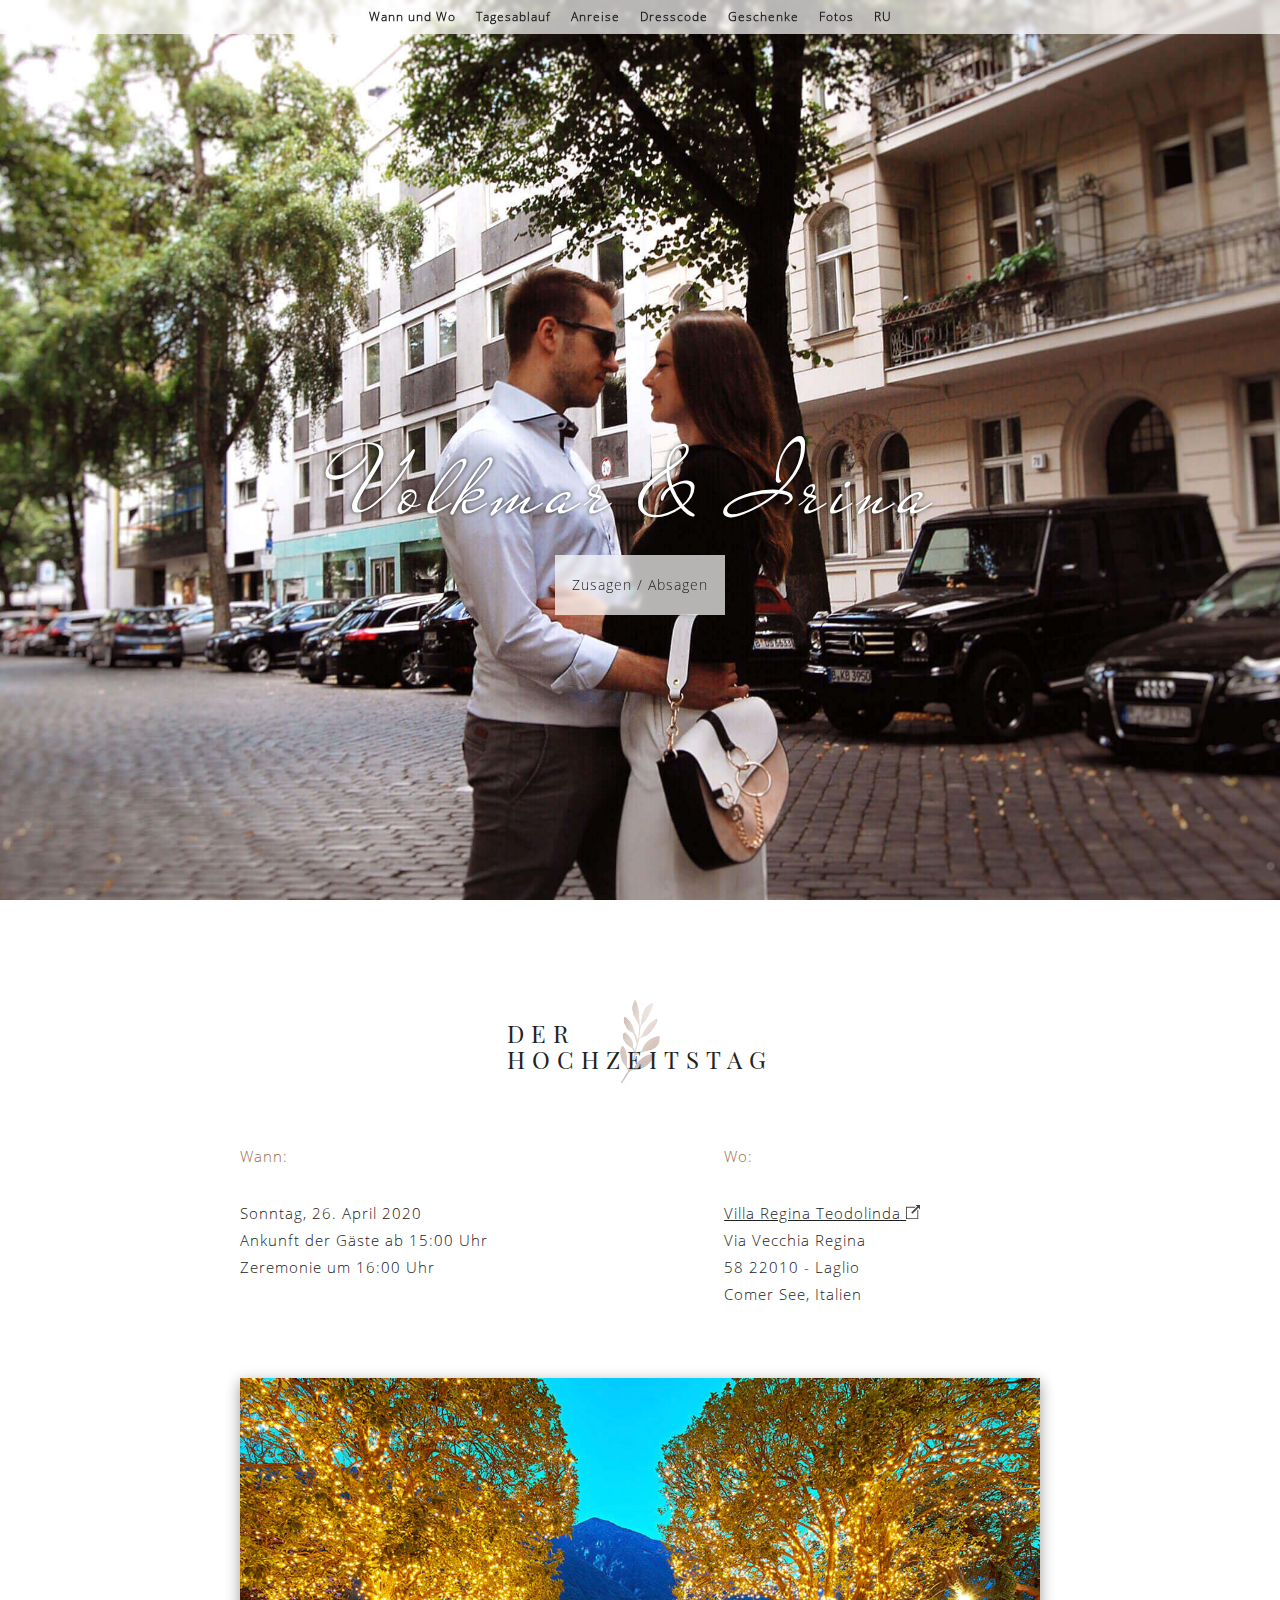
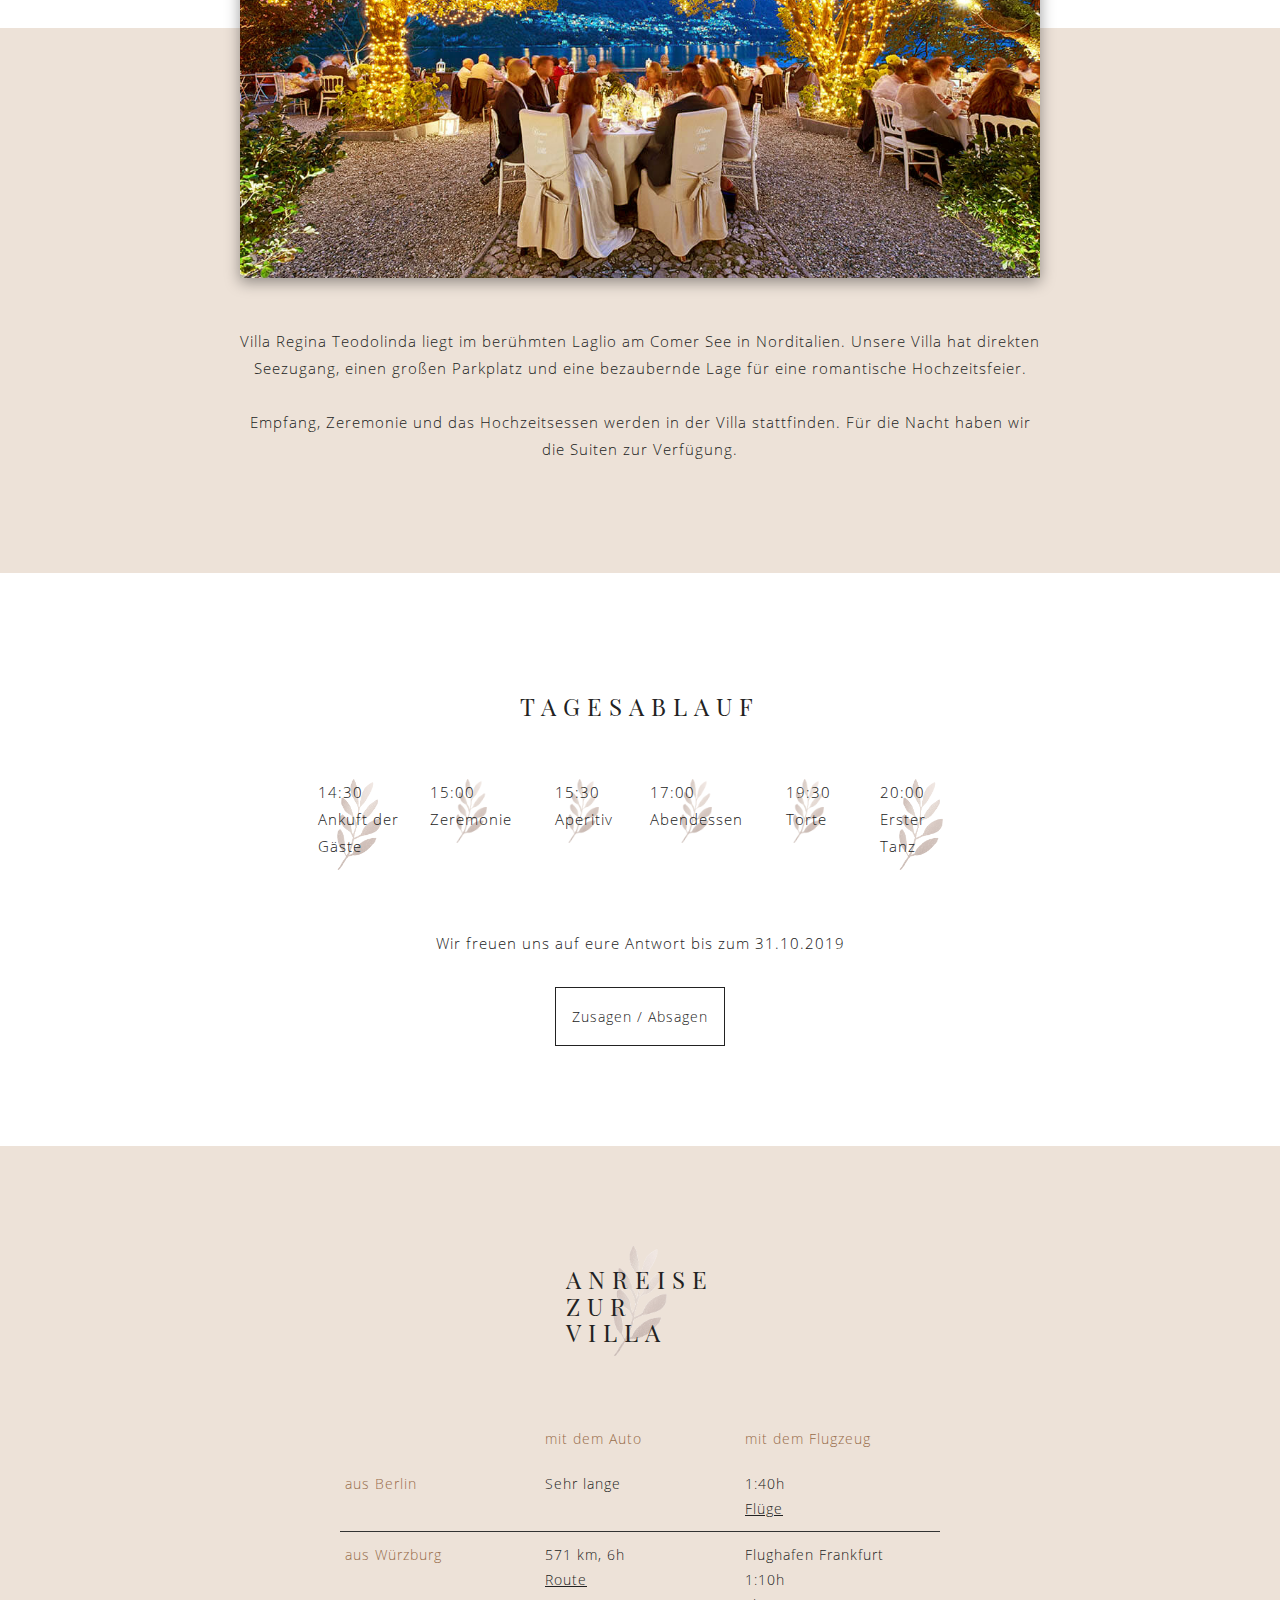
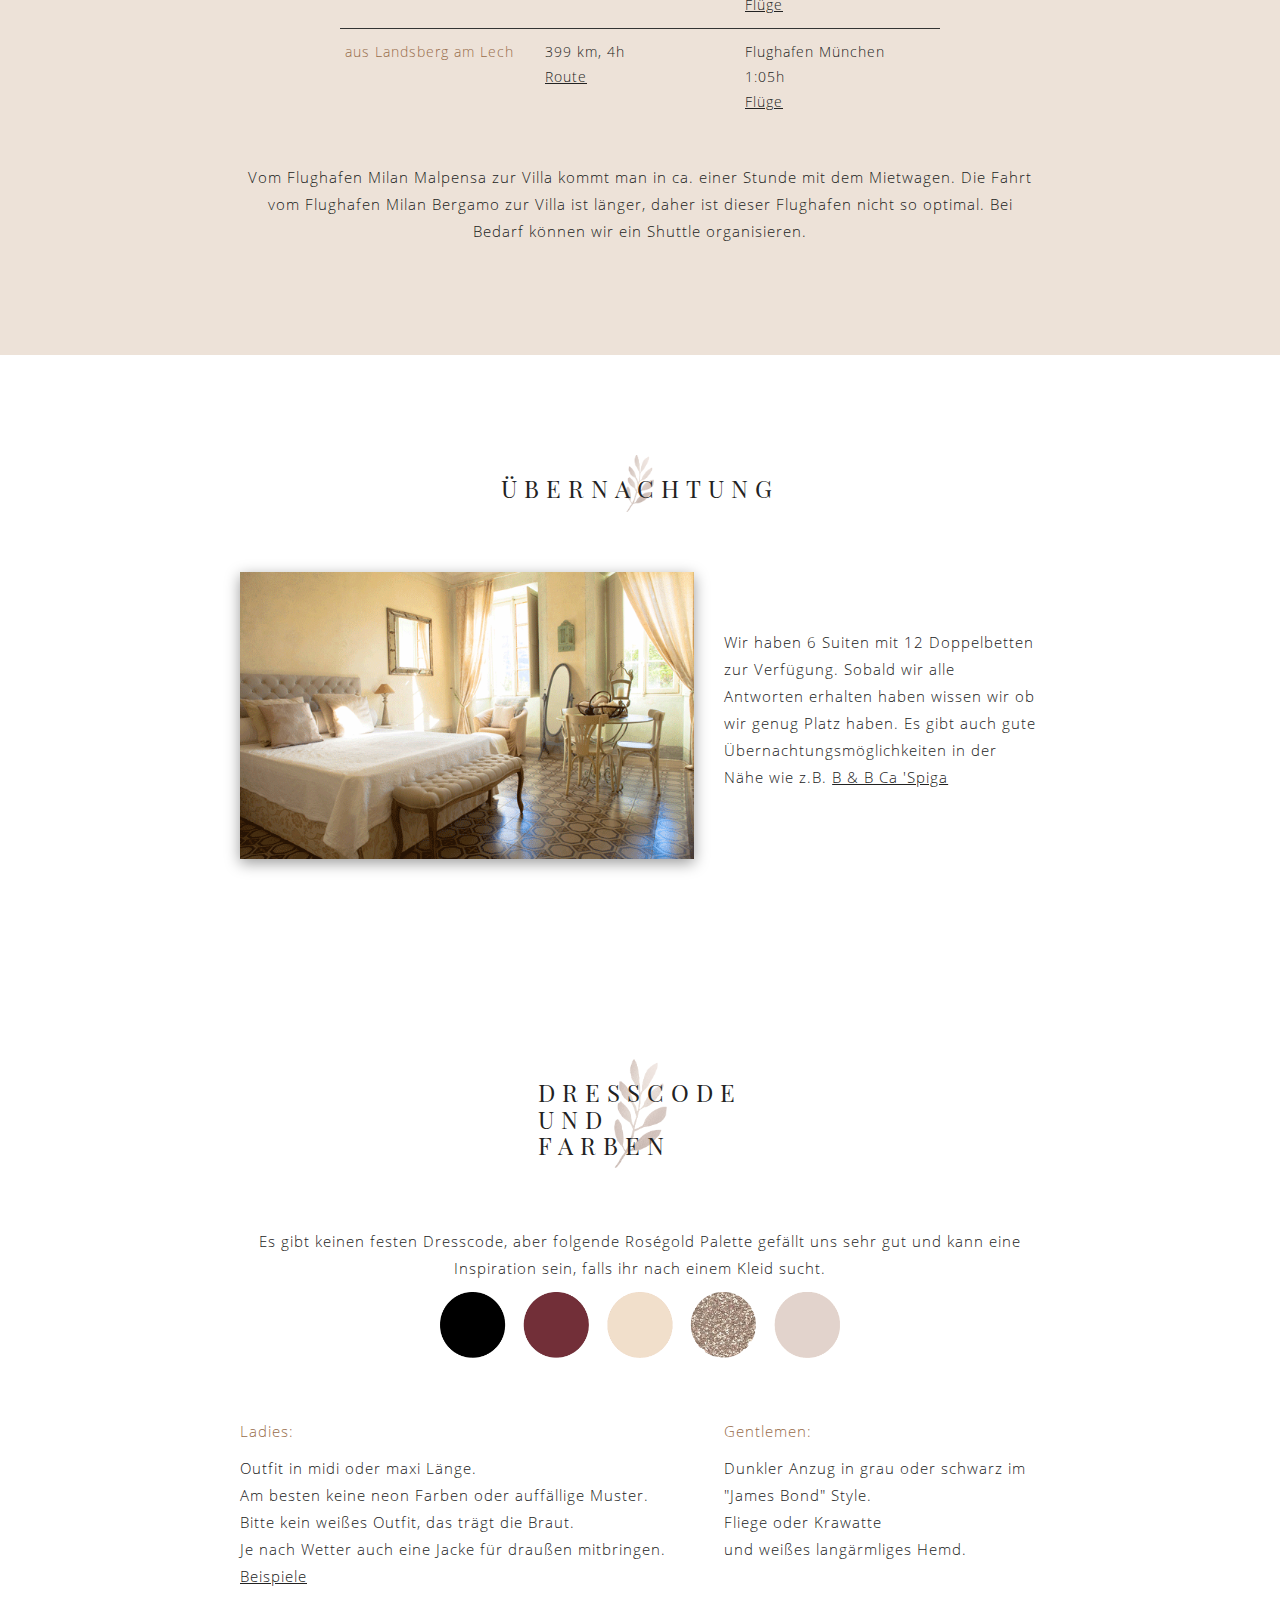
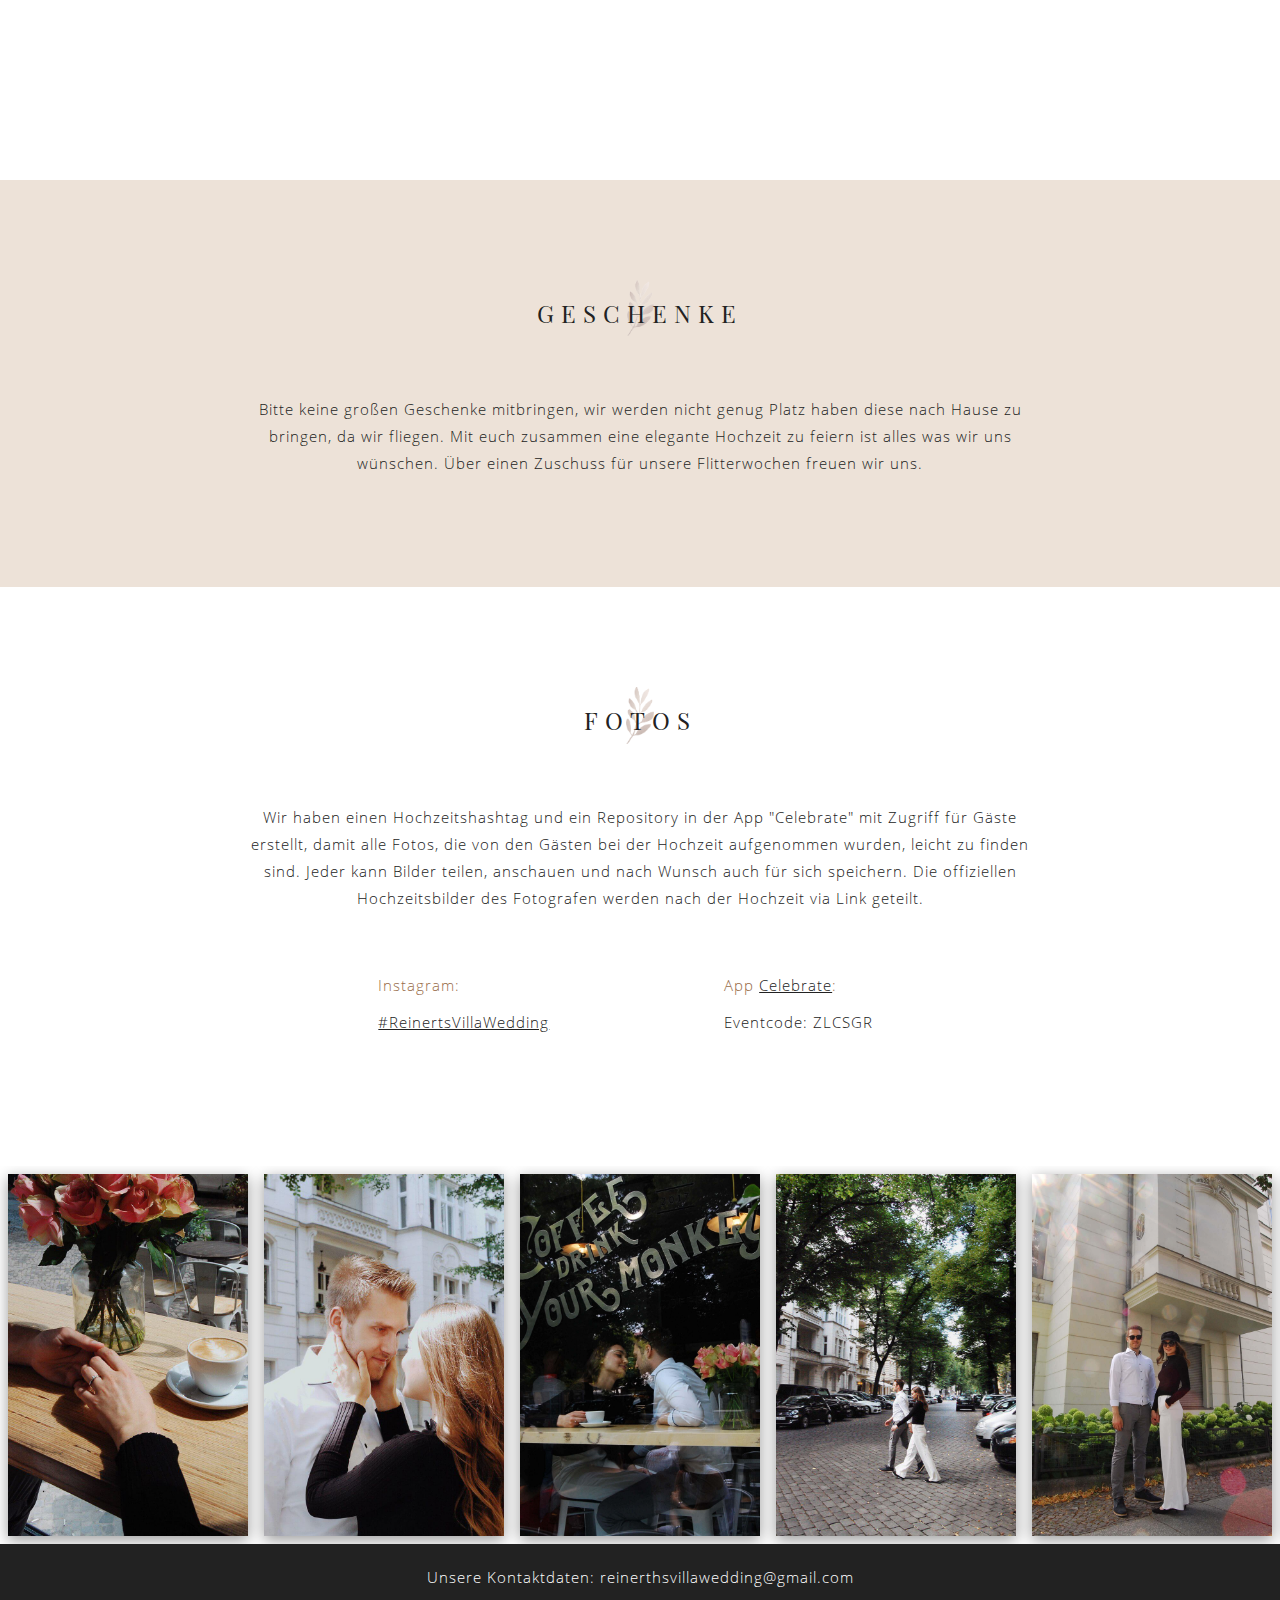
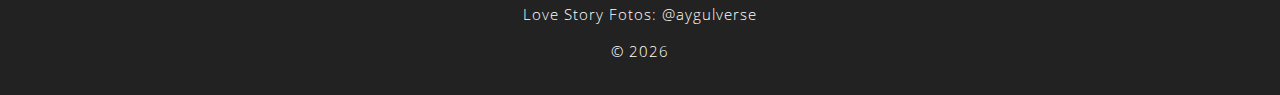
==== index.html @ c95d53eb "Day timing de" ====
<!DOCTYPE html>
<html>
<head>
	<meta charset="utf-8">
    <meta name="viewport" content="width=device-width, initial-scale=1">
    <meta name="robots" content="noindex">
    
	<title>Reinerths Villa Wedding</title>
	<link rel="stylesheet" type="text/css" href="css/bootstrap.min.css">
	<link rel="stylesheet" type="text/css" href="css/style.css">

  <link rel="stylesheet" type="text/css" href="css/galery.css">
  <link href="css/lightbox.min.css" rel="stylesheet"/>
  <!-- Global site tag (gtag.js) - Google Analytics -->
<script async src="https://www.googletagmanager.com/gtag/js?id=UA-122472378-1"></script>
<!-- Hotjar Tracking Code for https://reinerthsvillawedding.site/ -->
<script>
    (function(h,o,t,j,a,r){
        h.hj=h.hj||function(){(h.hj.q=h.hj.q||[]).push(arguments)};
        h._hjSettings={hjid:1571200,hjsv:6};
        a=o.getElementsByTagName('head')[0];
        r=o.createElement('script');r.async=1;
        r.src=t+h._hjSettings.hjid+j+h._hjSettings.hjsv;
        a.appendChild(r);
    })(window,document,'https://static.hotjar.com/c/hotjar-','.js?sv=');
</script>


</head>
<body>
<div class="menu-icon">
  <div></div>
  <div></div>
  <div></div>
</div>

<nav>
  <div class="close-icon">
    <svg xmlns="http://www.w3.org/2000/svg" width="14" height="14" viewBox="0 0 24 24"><path d="M24 20.188l-8.315-8.209 8.2-8.282-3.697-3.697-8.212 8.318-8.31-8.203-3.666 3.666 8.321 8.24-8.206 8.313 3.666 3.666 8.237-8.318 8.285 8.203z"/></svg>
  </div>
  <a href="#wedding-day">Wann und Wo</a>
  <a href="#rsvp">Tagesablauf</a>
  <a href="#logistic">Anreise</a>
  <a href="#dresscode">Dresscode</a>
  <a href="#gifts">Geschenke</a>
  <a href="#photo">Fotos</a>
  <a href="russian.html">RU</a>
</nav>



<div class="section hero flex alignItem-center">
<div class="hero-text flex column alignItem-center cenered">
  <h1>Volkmar & Irina</h1>
  <!-- <p>Heiraten</p> -->
  <a class="button" href="https://forms.gle/kJFqJzy8iTKJpLpSA" target="_blank">
    Zusagen / Absagen
  </a>
</div>
</div>


<div id="wedding-day" class="section wedding-day white">
  <div class="wrap">
    <div class="logo flex justify-center mb-60">
      <h3>DER<br>HOCHZEITSTAG</h3>
    </div>
    <div class="row mb-60">

        <div class="col-12 col-sm-7 cenered mb-mob-60">
            <p style="color: var(--creme-2)">Wann:</p><br>
            <p>
                Sonntag, 26. April 2020<br>
                Ankunft der Gäste ab 15:00 Uhr <br>
                Zeremonie um 16:00 Uhr <br>
            </p>
        </div>

        <div class="col-12 col-sm-5 cenered">
            <p style="color: var(--creme-2)">Wo:</p><br>
            <p>
                <a href="http://www.villareginateodolinda.com/" target="_blank" style="text-decoration: underline;" > Villa Regina Teodolinda 
                </a>
                <svg version="1.1" xmlns="http://www.w3.org/2000/svg" xmlns:xlink="http://www.w3.org/1999/xlink" width="14" height="14" viewBox="0 0 16 16">
                <path fill="#444444" d="M14 16v-11l-1 1v9h-12v-12h9l1-1h-11v14z"></path>
                <path fill="#444444" d="M16 0h-5l1.8 1.8-6.8 6.8 1.4 1.4 6.8-6.8 1.8 1.8z"></path>
                </svg>
                <br>
                Via Vecchia Regina <br>
                58 22010 - Laglio<br>
                Comer See, Italien<br>
            </p>
        </div>
    </div>
  </div>
</div>

<div class="section about-villa creme">
  <div class="wrap">
    <div class="image-wrap"></div>
    <p class="centered-text">
      Villa Regina Teodolinda liegt im berühmten Laglio am Comer See in Norditalien. 
      Unsere Villa hat direkten Seezugang, einen großen Parkplatz und eine bezaubernde Lage 
      für eine romantische Hochzeitsfeier. <br><br>
      Empfang, Zeremonie und das Hochzeitsessen werden in der Villa stattfinden. 
      Für die Nacht haben wir die Suiten zur Verfügung.
    </p>
  </div>
</div>

<div id="rsvp" class="section rsvp white">
    <div class="wrap flex column alignItem-center">
        <h3 class=" mb-60 cenered">TAGESABLAUF</h3>
        <div class="row mb-60">
            <div class="col-12 col-sm-2">
                <div class="logo flex justify-center">
                    <p>
                        14:30<br>
                        Ankuft der Gäste
                    </p>
                </div>
            </div>
            <div class="col-12 col-sm-2">
                <div class="logo flex justify-center">
                    <p>
                        15:00<br>
                        Zeremonie
                    </p>
                </div>
            </div>
            <div class="col-12 col-sm-2">
                <div class="logo flex justify-center">
                    <p>
                        15:30<br>
                        Aperitiv
                    </p>
                </div>
            </div>
            <div class="col-12 col-sm-2">
                <div class="logo flex justify-center">
                    <p>
                        17:00<br>
                        Abendessen
                    </p>
                </div>
            </div>
            <div class="col-12 col-sm-2">
                <div class="logo flex justify-center">
                    <p>
                        19:30<br>
			Torte
                    </p>
                </div>
            </div>
            <div class="col-12 col-sm-2">
                <div class="logo flex justify-center">
                    <p>
                        20:00<br>
                        Erster Tanz
                    </p>
                </div>
            </div>
        </div>
        <p class="centered-text">Wir freuen uns auf eure Antwort bis zum 31.10.2019</p> <br>
        <a class="button" href="https://forms.gle/kJFqJzy8iTKJpLpSA" target="_blank">
            Zusagen / Absagen
        </a>
    </div>
</div>


<div id="logistic" class="section logistic creme">
    <div class="wrap">
      <div class="logo flex justify-center mb-60">
        <h3>ANREISE<br>ZUR<br>VILLA</h3>
      </div>
      <table class="tg mb-60" style="undefined;table-layout: fixed; margin:0 auto;">
        <tr>
          <th class="tg-0pky"></th>
          <th class="tg-0lax" style="color: var(--creme-2)">mit dem Auto</th>
          <th class="tg-0pky" style="color: var(--creme-2)">mit dem Flugzeug</th>
        </tr>
        <tr class="bottom-border">
          <td class="tg-0lax" style="color: var(--creme-2)">aus Berlin</td>
          <td class="tg-0lax">Sehr lange</td>

          <td class="tg-0lax">1:40h<br>
                      <a href="https://www.skyscanner.de/transport/fluge/berl/mxp/200426/200427/?adults=1&children=0&adultsv2=1&childrenv2=&infants=0&cabinclass=economy&rtn=1&preferdirects=false&outboundaltsenabled=false&inboundaltsenabled=false&ref=home#results" target="_blank">Flüge</a>
          </td>
        </tr>
        <tr class="bottom-border">
          <td class="tg-0lax" style="color: var(--creme-2)">aus Würzburg</td>
          <td class="tg-0lax">571 km, 6h<br>
                  <a href="https://www.google.com/maps/dir/Würzburg/Villa+Regina+Teodolinda,+Via+Vecchia+Regina,+Laglio,+Como,+Italien/@47.8003461,6.6503993,7z/data=!3m1!4b1!4m14!4m13!1m5!1m1!1s0x47a2902012da4dd9:0x41db728f06209a0!2m2!1d9.9533548!2d49.7913044!1m5!1m1!1s0x4784212fc45fb42d:0x5eb29fea39a70cd7!2m2!1d9.1440044!2d45.8905103!3e0" target="_blank">Route</a>
          </td>
          <td class="tg-0lax">Flughafen Frankfurt<br>1:10h<br>
                      <a href="https://www.skyscanner.de/transport/flights/fra/mila/200426/200427/?adults=1&children=0&adultsv2=1&childrenv2=&infants=0&cabinclass=economy&rtn=1&preferdirects=false&outboundaltsenabled=false&inboundaltsenabled=false&ref=home#/" target="_blank">Flüge</a>
          </td>
        </tr>
        <tr>
          <td class="tg-0lax" style="color: var(--creme-2)" >aus Landsberg am Lech</td>
          <td class="tg-0lax">399 km, 4h<br>
                  <a href="https://www.google.com/maps/dir/Landsberg+am+Lech/Villa+Regina+Teodolinda,+Via+Vecchia+Regina,+Laglio,+Como,+Italien/@46.9481927,8.4729578,8z/data=!3m1!4b1!4m14!4m13!1m5!1m1!1s0x479c3cbaa169c3c1:0x41e48add78b9e90!2m2!1d10.8703515!2d48.050783!1m5!1m1!1s0x4784212fc45fb42d:0x5eb29fea39a70cd7!2m2!1d9.1440044!2d45.8905103!3e0" target="_blank">Route</a>
          </td>
          <td class="tg-0lax">Flughafen München<br>1:05h<br>
                      <a href="https://www.skyscanner.de/transport/fluge/muc/mila/200426/200427/?adults=1&children=0&adultsv2=1&childrenv2=&infants=0&cabinclass=economy&rtn=1&preferdirects=false&outboundaltsenabled=false&inboundaltsenabled=false&ref=home#/" target="_blank">Flüge</a>
          </td>
        </tr>
      </table>
      <br><br>
      <p class="centered-text">Vom Flughafen Milan Malpensa zur Villa kommt man in ca. 
      einer Stunde mit dem Mietwagen. 
      Die Fahrt vom Flughafen Milan Bergamo zur Villa ist länger, daher ist dieser Flughafen nicht so optimal.
      Bei Bedarf können wir ein Shuttle organisieren. </p>
      
  </div>
</div>
<div id="stay" class="section stay white">
<div class="wrap flex column alignItem-center">
  <div class=" logo flex justify-center mb-60">
    <h3>ÜBERNACHTUNG</h3>
  </div>
  <div class="row flex alignItem-center mob-column">
    <div class="col-12 col-sm-7">
      <img src="img/room.jpg" alt="regina teodolinga room"/>
    </div>
      <div class=" stay-text col-12 col-sm-5">
          <p>
              Wir haben 6 Suiten mit 12 Doppelbetten zur Verfügung.
              Sobald wir alle Antworten erhalten haben wissen wir ob wir genug Platz haben. Es gibt auch gute Übernachtungsmöglichkeiten in der Nähe wie z.B.
              <a href="https://www.google.de/maps/place/B+%26+B+Ca+'Spiga/@45.8912805,9.1431388,17.76z/data=!4m8!3m7!1s0x478421302d709cdf:0x5ea09aedc36476df!5m2!4m1!1i2!8m2!3d45.8915259!4d9.143096
" target="_blank">B & B Ca 'Spiga</a>

          </p>
      </div>
    </div>
  </div>
</div>

<!-- <div class="section video">
<video width="100%" height="auto" autoplay loop>
  <source src="mov.mp4" type="video/mp4">
  <source src="movie.ogg" type="video/ogg">
Your browser does not support the video tag.
</video>
</div> -->
<div id="dresscode" class="section dresscode white">
  <div class="wrap">
      <div class="logo flex justify-center mb-60">
          <h3>DRESSCODE<br>UND<br>FARBEN</h3>
      </div>
      <div class="centered-text  mb-60">
        <p class="">Es gibt keinen festen Dresscode, aber folgende Roségold Palette gefällt uns sehr gut und 
        kann eine Inspiration sein, falls ihr nach einem Kleid sucht.</p>
        <img src="img/dress.jpg" class="dresscode-colors"/>
      </div>
      <div class="row mb-60">
        <div class="col-12 col-sm-7 cenered mb-mob-60">
          <p style="color: var(--creme-2)">Ladies:</p>
          <p> Outfit in midi oder maxi Länge. <br>
          Am besten keine neon Farben oder auffällige Muster.<br/> 
          Bitte kein weißes Outfit, das trägt die Braut.<br>
          Je nach Wetter auch eine Jacke für draußen mitbringen.<br/>
          <a href="https://pin.it/k4i6u7qsbvn47k" target="_blank">Beispiele</a></p>
          <br>
        </div>
        <div class="col-12 col-sm-5 cenered">
          <p style="color: var(--creme-2)">Gentlemen:</p>
          <p>Dunkler Anzug in grau oder schwarz im "James Bond"
          Style. <br> Fliege oder Krawatte <br> und weißes langärmliges Hemd.</p>
          </p>
        </div>
      </div>
  </div>
</div>
<div id="gifts" class="section gifts creme">
  <div class="wrap flex column alignItem-center">
  <div class=" logo flex justify-center mb-60">
    <h3>GESCHENKE</h3>
  </div>
  <p class="centered-text">
      Bitte keine großen Geschenke mitbringen, wir werden nicht genug Platz haben diese nach Hause zu bringen, da wir fliegen.
      Mit euch zusammen eine elegante Hochzeit zu feiern ist alles was wir uns wünschen. Über einen Zuschuss für unsere Flitterwochen freuen wir uns.
  </p>
  </div>
</div>
<div id="photo" class="section photo white">
  <div class="wrap">
      <div class="logo flex justify-center mb-60">
        <h3>FOTOS</h3>
      </div>
      <p class="centered-text mb-60">
        Wir haben einen Hochzeitshashtag und ein Repository in der App "Celebrate" mit Zugriff für Gäste erstellt, damit alle Fotos, die von den Gästen bei der Hochzeit aufgenommen wurden, leicht zu finden sind. Jeder kann Bilder teilen, anschauen und nach Wunsch auch für sich speichern. 
        Die offiziellen Hochzeitsbilder des Fotografen werden nach der Hochzeit via Link geteilt.
      </p>
      <div class="row mb-60">
        <div class="col-12 col-sm-5 col-sm-offset-2 mb-mob-60">
          <p style="color: var(--creme-2)">Instagram:</p>
          <p> <a href="https://www.instagram.com/explore/tags/reinerthsvillawedding/" target="_blank">#ReinertsVillaWedding</a></p>
          </div>
          <!-- <div class="col-12 col-sm-4">
            <img src="img/dress.jpg" />
          </div> -->
          <div class="col-12 col-sm-5">
          <p style="color: var(--creme-2)">App <a href="https://celebrate.app/" target="_blank">Celebrate</a>:</p>
          <p> Eventcode: ZLCSGR</p>
          </p>
        </div>
      </div>
      <img/>
  </div>
</div>
<div id="galery" class="section">
<div class="galery flex alignItem-center">

    <a href="img/image10.jpg" data-lightbox="image-1"><img id="campic" src="img/image10.jpg"/></a>
    <a href="img/image15.jpg" data-lightbox="image-1"><img id="campic" src="img/image15.jpg"/></a>
    <a href="img/image7.jpg" data-lightbox="image-1"><img id="campic" src="img/image7.jpg"/></a>
    <a href="img/image13.jpg" data-lightbox="image-1"><img id="campic" src="img/image13.jpg"/></a>
    <a href="img/image1.jpg" data-lightbox="image-1" class=""><img src="img/image1.jpg"/></a>
    <a href="img/image2.jpg" data-lightbox="image-1" class=""><img src="img/image2.jpg"/></a>
    <a href="img/image3.jpg" data-lightbox="image-1" class=""><img src="img/image3.jpg"/></a>
    <a href="img/image4.jpg" data-lightbox="image-1" class=""><img src="img/image4.jpg"/></a>
    <a href="img/image5.jpg" data-lightbox="image-1" class=""><img src="img/image5.jpg"/></a>
    <a href="img/image6.jpg" data-lightbox="image-1" class=""><img src="img/image6.jpg"/></a>
    <a href="img/image8.jpg" data-lightbox="image-1" class=""><img src="img/image8.jpg"/></a>
    <a href="img/image9.jpg" data-lightbox="image-1" class=""><img src="img/image9.jpg"/></a>
    <a href="img/image11.jpg" data-lightbox="image-1" class=""><img src="img/image11.jpg"/></a>
    <a href="img/image12.jpg" data-lightbox="image-1" class=""><img src="img/image12.jpg"/></a>
    <a href="img/image14.jpg" data-lightbox="image-1" class=""><img src="img/image14.jpg"/></a>
    <a href="img/image16.jpg" data-lightbox="image-1" class=""><img src="img/image16.jpg"/></a>
    <a href="img/image17.jpg" data-lightbox="image-1" class=""><img src="img/image17.jpg"/></a>
    <a href="img/image18.jpg" data-lightbox="image-1" class=""><img src="img/image18.jpg"/></a>
    <a href="img/image19.jpg" data-lightbox="image-1" class=""><img src="img/image19.jpg"/></a>
  </div>
</div>


<footer class="flex column justify-center alignItem-center cenered">
  <p>Unsere Kontaktdaten: reinerthsvillawedding@gmail.com</p>
  <p>Love Story Fotos: @aygulverse</p>
  <p>© <script>document.write( new Date().getFullYear() );</script></p>
</footer>




    <script src="https://ajax.googleapis.com/ajax/libs/jquery/1.12.4/jquery.min.js"></script>
    <script src="js/bootstrap.min.js"></script>
    <script src="js/javascript.js"></script>
    <script src="js/lightbox-plus-jquery.min.js"></script>

    <script>
    $(window).scroll(function() {
    var position = $(this).scrollTop();

    $('.section').each(function() {
        var target = $(this).offset().top;
        var id = $(this).attr('id');

        if (position >= target) {
            $('#navigation > ul > li > a').removeClass('active');
            $('#navigation > ul > li > a[href=#' + id + ']').addClass('active');
        }
    });
    
});

$(document).on('click', 'a[href^="#"]', function (event) {
    event.preventDefault();

    $('html, body').animate({
        scrollTop: $($.attr(this, 'href')).offset().top
    }, 500);
});

$(".menu-icon").on('click', function (event) {
    event.preventDefault();

    $('nav').addClass('active');
});
$(".close-icon").on('click', function (event) {
    event.preventDefault();

    $('nav').removeClass('active');
});
$("nav a").on('click', function (event) {

    $('nav').removeClass('active');
});

</script>
</body>
</html>
---- css/style.css ----
/* Color palette */

:root {
    --black: #222;
    --white: #fff;
    --creme: #EDE2D8;
    --creme-2: #976C49;
}

body{
  font-family: 'PlayfairDisplay', serif;
}

/* Text styles */

@font-face{
    font-family: 'OpenSans-Light';
    src: url('../fonts/OpenSans-Light.ttf');
}
@font-face{
    font-family: 'Playfair';
    src: url('../fonts/PlayfairDisplay-Regular.ttf');
}
@font-face{
    font-family:  'Mr';
    src: url('../fonts/MrDeHaviland-Regular.ttf');
}

h1 {
  font-family: 'Mr';
  color: var(--black);
  letter-spacing: 7px;
  margin-top: 150px;
  font-size: 100px;
}
h3 {
  font-family: 'Playfair';
  display: block;
  color: var(--black);
  letter-spacing: 7px;
}
p, a, td, th {
  font-family: 'OpenSans-Light';
  letter-spacing: 1px;
  line-height: 1.8;
  color: var(--black);
}

.menu-icon{
  display: none;
}
.close-icon {
  display: none;
}

img, .image-wrap{
  box-shadow: 0px 4px 14px rgba(0,0,0, 0.4);
}

nav {
  position: fixed;
  display: flex;
  justify-content: center;
  z-index: 10;
  padding: 5px 0px;
  top: 0px;
  width: 100%;
  left: 50%;
  transform: translateX(-50%);
  background-color: rgba(255,255,255,0.7);
  -webkit-backdrop-filter: blur(2px);
  backdrop-filter: blur(2px); 
}
nav a {
  display: block;
  line-height: 2;
  font-size: 12px;
  margin-right: 20px;
  font-weight: 600;
}

a:hover {
  color: var(--creme-2);
}

p{
  font-size: 15px;
}

p a, td a{
  text-decoration: underline;
}

.flex{
  display: flex;
}
.column{
  flex-direction: column;
}
.alignItem-center{
  align-items: center;
}
.justify-center{
justify-content: center;
}
.justify-spaceBetween{
  justify-content: space-between;
}
.mb-60 {
  margin-bottom: 60px;
}
.centered-text{
 text-align: center;
}

.hero{
  width: 100vw;
  height: 100vh;
  background-image: url(../img/3.jpg);
  background-position: center;
  background-size: cover;
  background-attachment: fixed;
  background-repeat: no-repeat;
}

.hero-text{
  width: 100%;
}
.hero-text h1, .hero-text p{
color: var(--white) !important;
text-shadow: 0px 0px 4px rgba(0, 0, 0, 0.75);
}
.hero-text .button{
  background-color: rgba(255,255,255,0.7);
  -webkit-backdrop-filter: blur(2px);
  backdrop-filter: blur(2px); 
  border: 1px solid transparent;
}


.creme {
  width: 100vw;
  padding: 100px 0px;
  background-color: var(--creme);
}

.white {
  width: 100vw;
  padding: 100px 0px;
  background-color: var(--white) ;
}

.wrap{
  max-width: 800px;
  margin: 0 auto;
}

.logo{
  background-image: url(../img/leave-light.png);
  background-position: center;
  background-size: contain;
  background-repeat: no-repeat;
}

.wedding-day{
  padding-bottom: 250px;
}
.about-villa{
  position: relative;
}
.about-villa .image-wrap{
  position: absolute;
  width: calc(100% - 40px);
  max-width: 800px;
  height: 500px;
  top: -250px;
  background-image: url("../img/villa1.jpg");
  background-position: center;
  background-size: 100%;
  background-size: cover;
  background-repeat: no-repeat;
}

.about-villa p {
  margin-top: 200px;
}

.button{
  padding: 16px;
  border: 1px solid var(--black);
}

.button:hover{
  padding: 16px;
  border: 1px solid var(--creme-2);
}

.stay img {
  width: 100%;
}

.video{
  height: 450px;
  overflow: hidden;
}

.dresscode-colors{
  box-shadow: none;
  width: 50%;
  margin: 0 auto;
}

.photo {
  padding-bottom: 40px !important ;
}

.rsvp p {   
    font-family: 'OpenSans-Light';    
}
table{
  width: 600px;
}

.bottom-border{
  border-bottom-color: var(--creme);
border-bottom: 0.5px solid;
}

.tg  {border-collapse:collapse;border-spacing:0;}
.tr {border-bottom: 1px solid var(--creme-2);}
.tg td{padding:10px 5px;border-style:solid;border-width:0px;overflow:hidden;word-break:normal;border-color:black;}
.tg th{font-weight:normal;padding:10px 5px;border-style:solid;border-width:0px;overflow:hidden;word-break:normal;border-color:black;}
.tg .tg-0pky{border-color:inherit;text-align:left;vertical-align:top}
.tg .tg-0lax{text-align:left;vertical-align:top}


footer{
  background-color: var(--black);
  padding: 20px 0px;
}
footer p{
  color: var(--white) !important;
}


@media (max-width: 767px){
  .mob-column{
    flex-direction: column;
  }
  .mb-mob-60{
    margin-bottom: 60px;
  }
  .menu-icon{
    display: block;
    position: fixed;
    top: 24px;
    left: 24px;
    z-index: 9;
  }

  .menu-icon div{
    width: 20px;
    height: 3px;
    background-color: var(--black);
    margin-bottom: 3px;
  }

  .close-icon {
    display: block;
    position: fixed;
    top: 24px;
    right: 24px;
    width: 20px;
    height: 20px;
  }

  .stay-text{
  padding: 20px;
}

 .wrap{
  margin: 0 20px;
  }

  .video{
  height: auto;
  }

  table{
  width: 300px;
}

  .rsvp .justify-center{
    justify-content: flex-start;
  }

  .mobile-column {
    flex-direction: column;
    align-items: center;
  }

  nav{
    background-color: var(--creme);
    width: 100%;
    padding: 32px;
    display: none;
  }

  nav a{
    line-height: 35px;
    font-size: 14px;
  }

  nav.active{
    display: block;
    transform: none;
    top: 0;
    left: 0;
    box-shadow: 0px 4px 14px rgb(0,0,0, 0.5);
  }

  .cenered {
  text-align: center;
}
}
/* END */
---- css/galery.css ----
.galery{
	width: 100vw;
	overflow: hidden;
}
.galery a{
	padding: 8px;
}

/*.galery a.hidden{
	display: none;
}*/

.galery img {
	transition: 1s;
	width: calc((100vw - 80px)/5);
	image-orientation: from-image;
}

.galery img:hover{
	transform: scale(1.1);
}
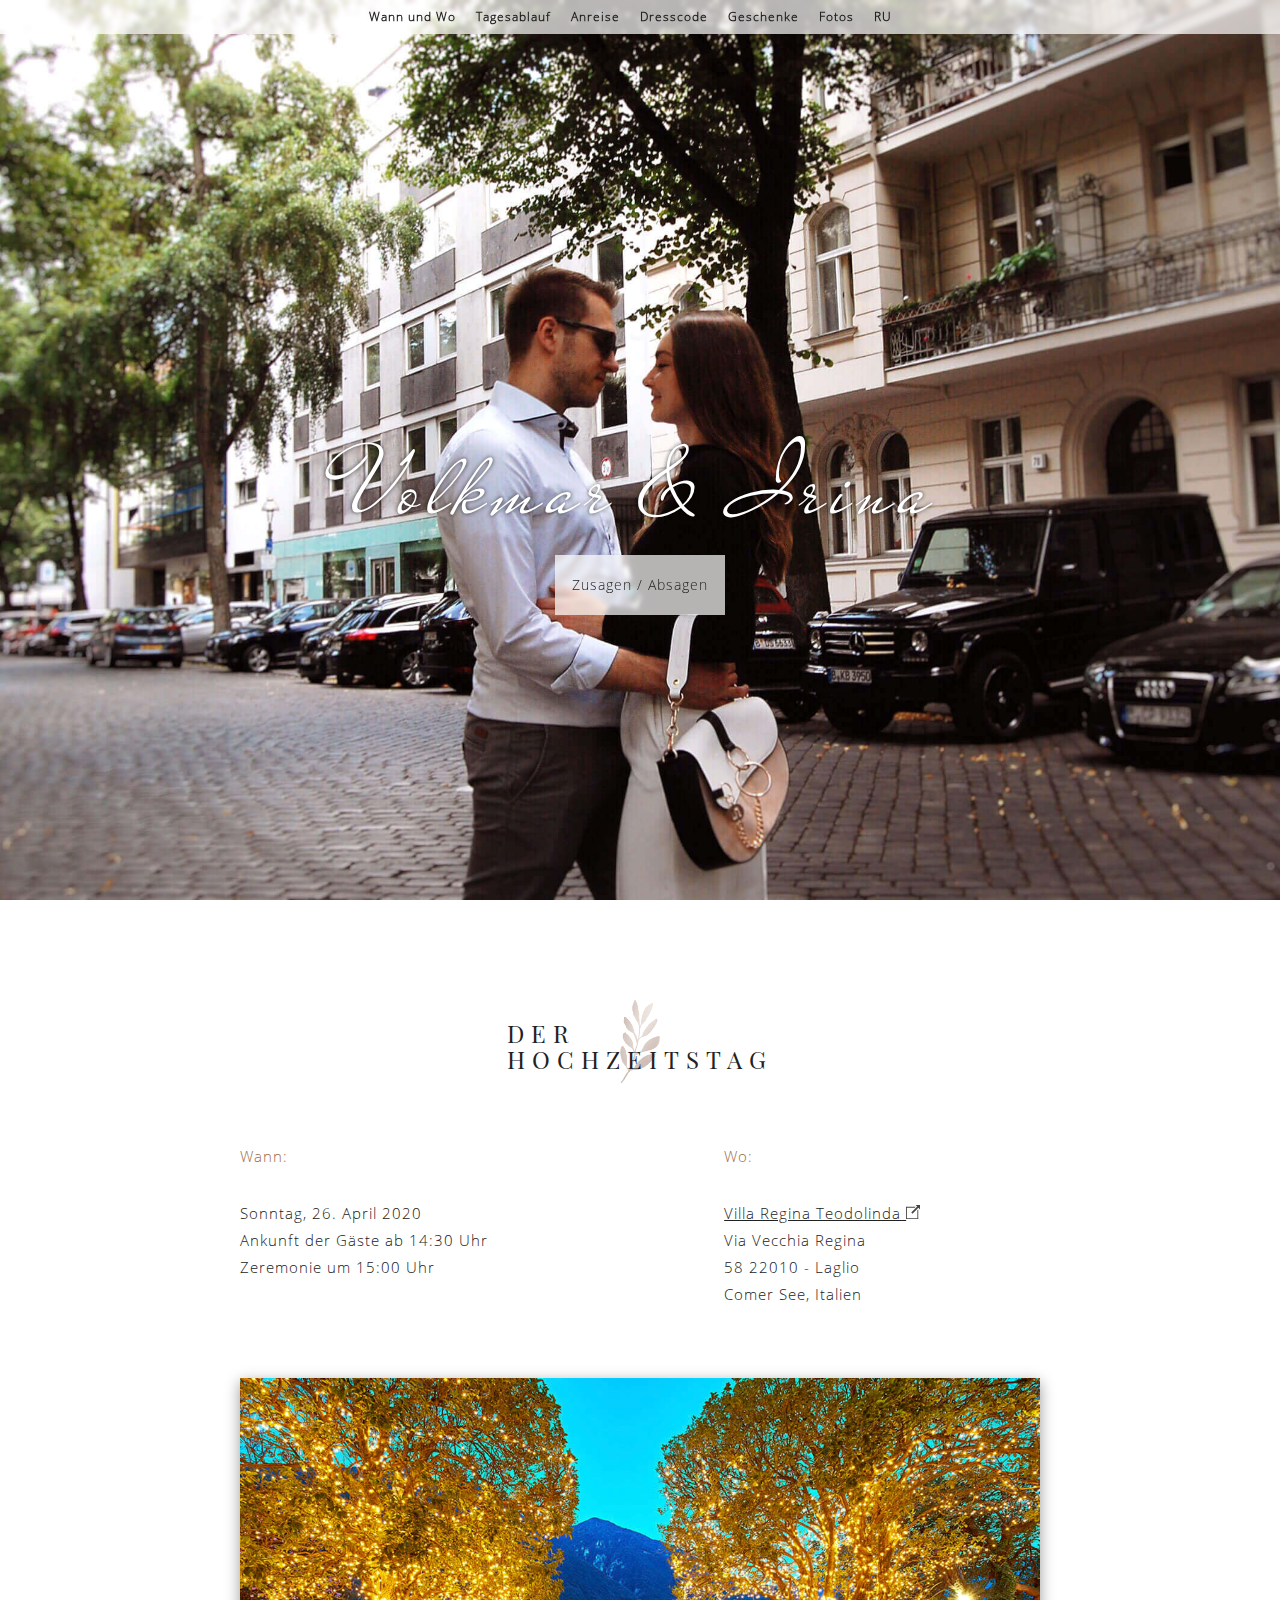
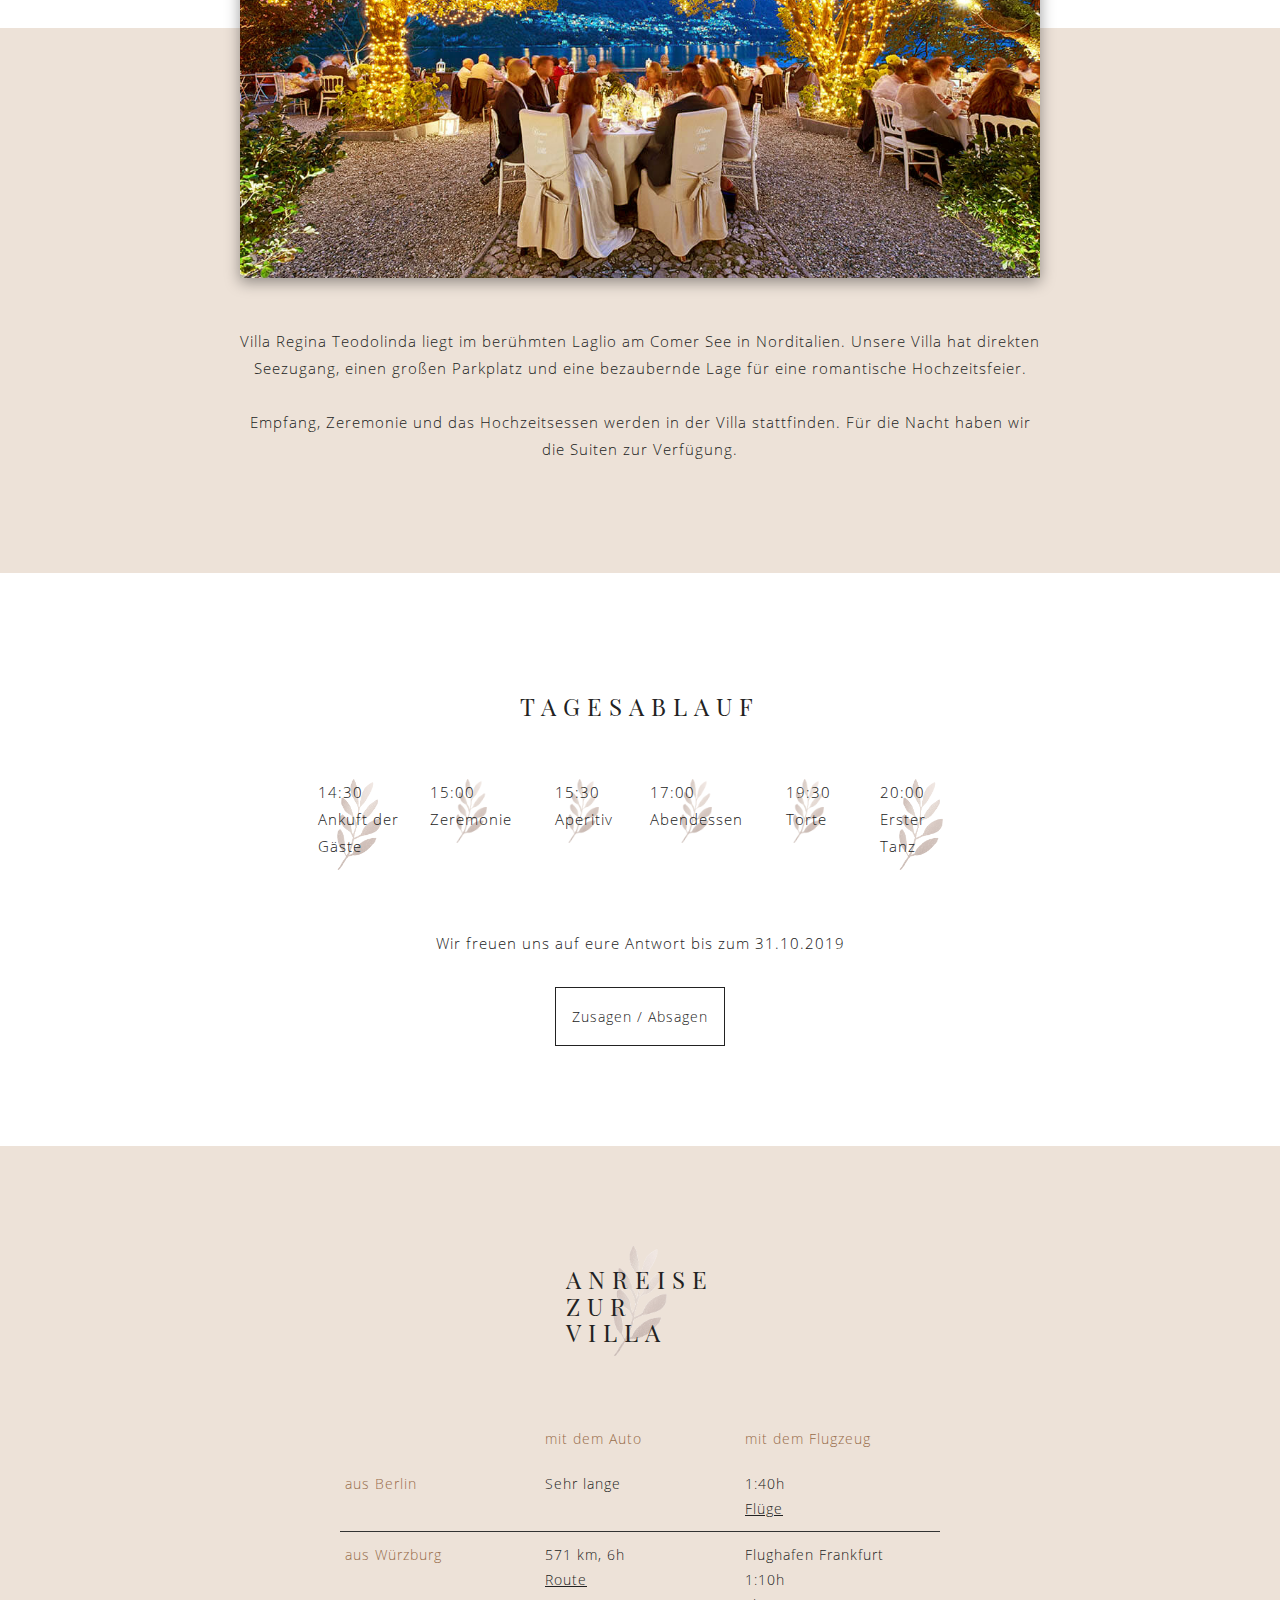
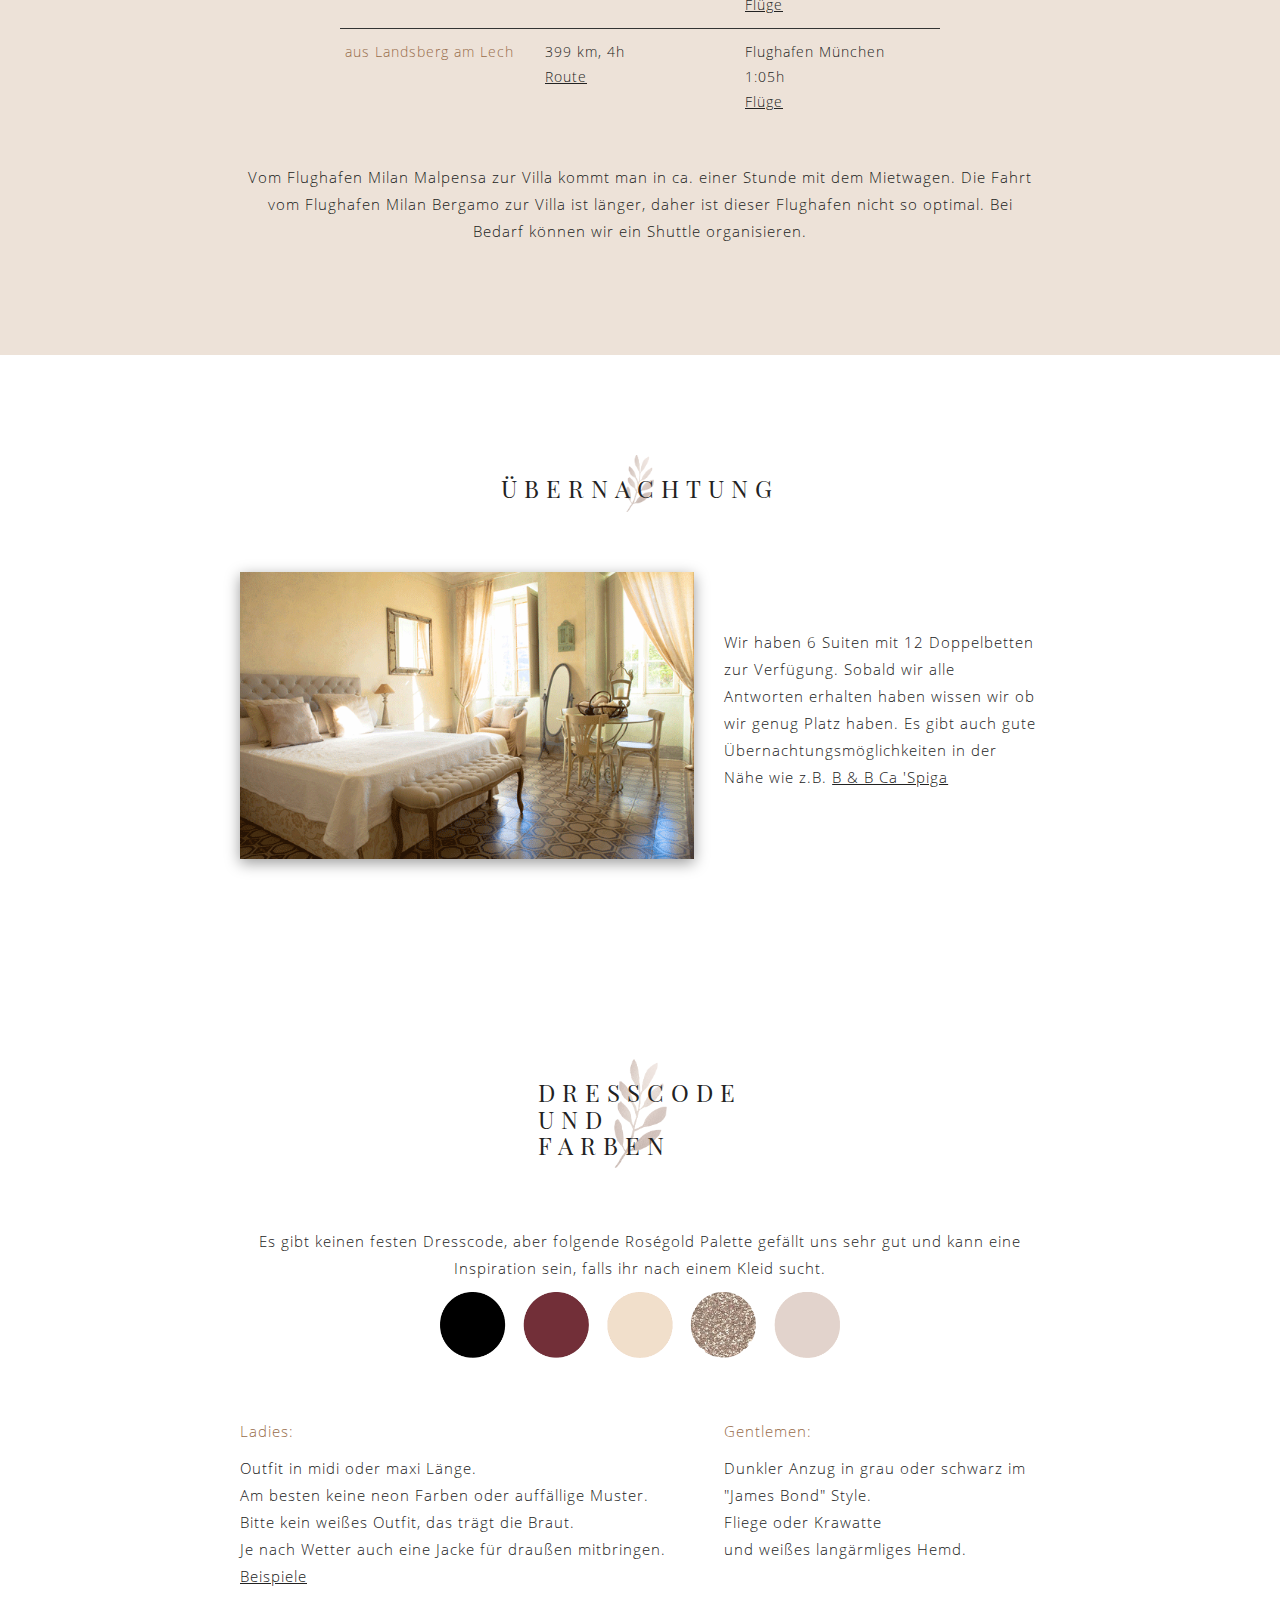
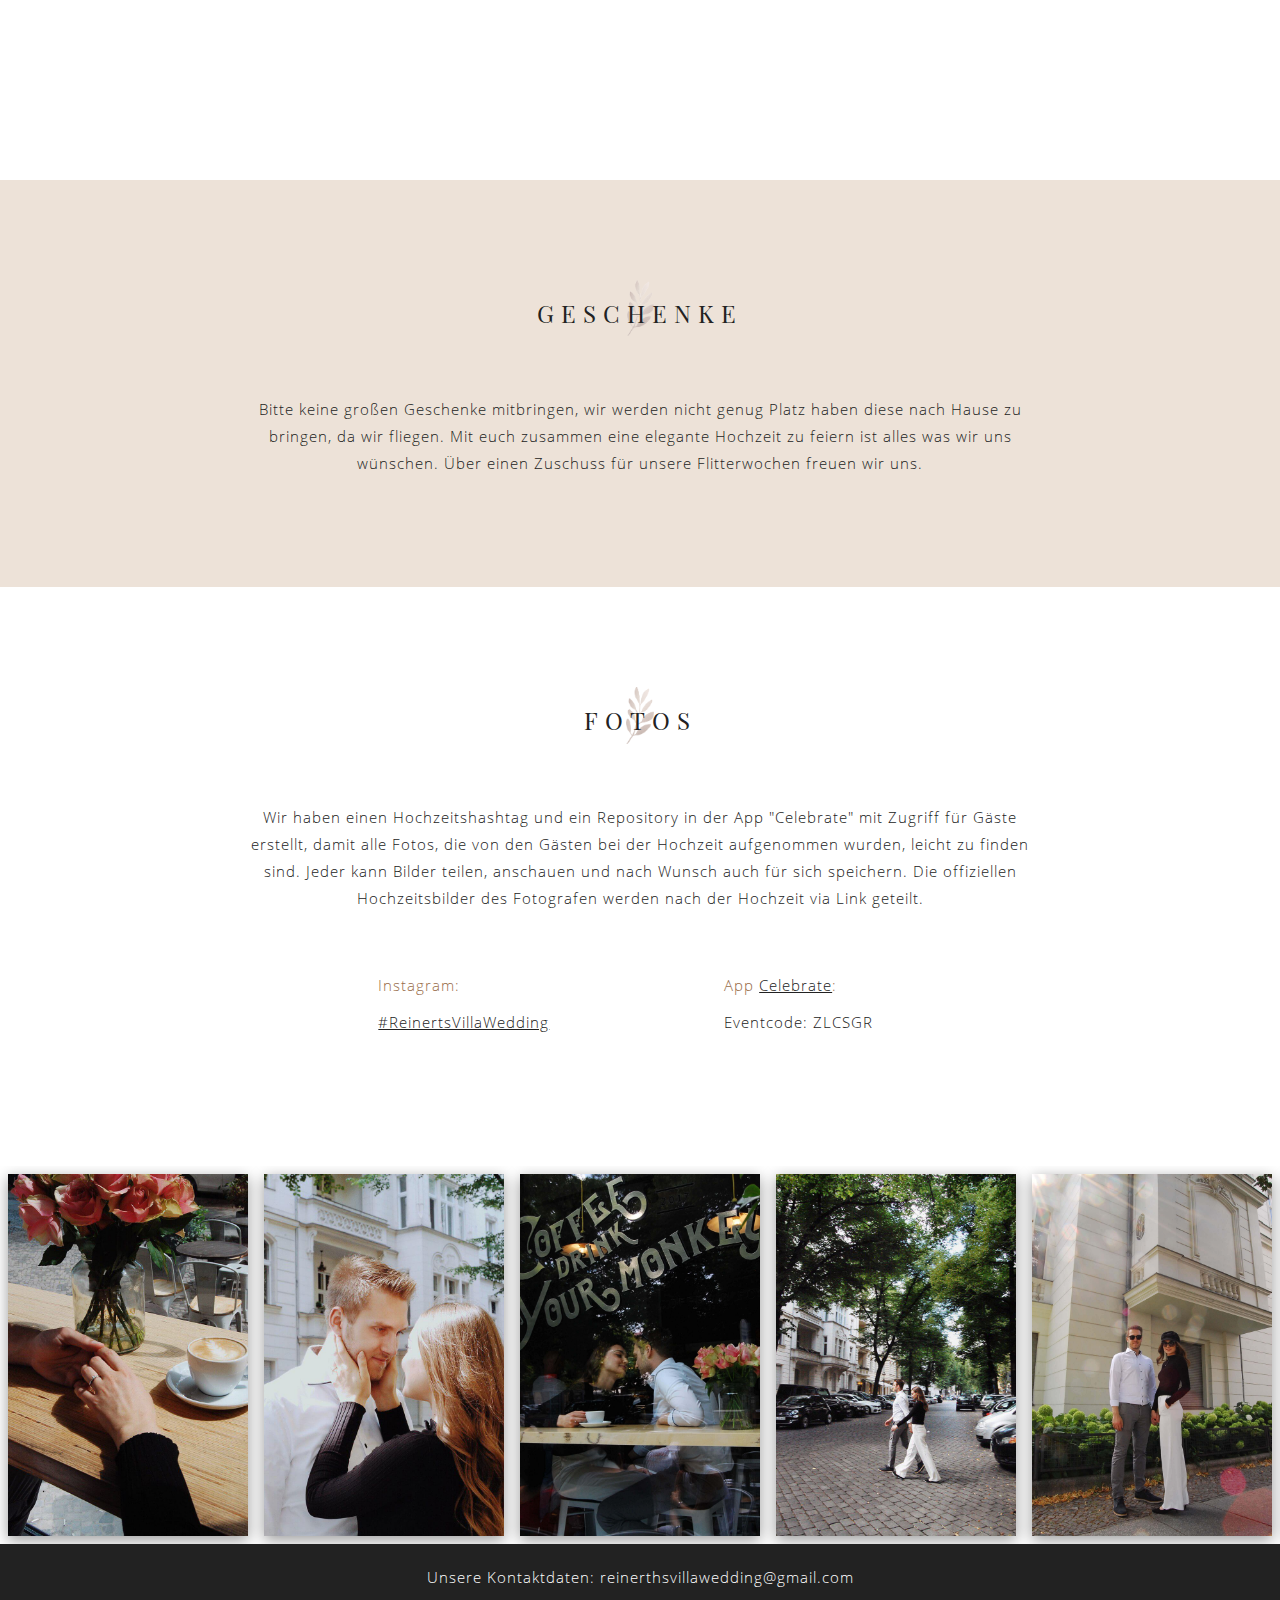
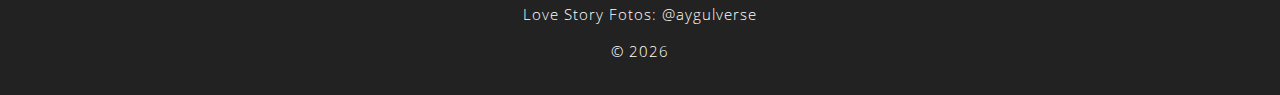
==== commit 59f7e4ea: "dddd" ====
--- a/index.html
+++ b/index.html
@@ -71,8 +71,8 @@
             <p style="color: var(--creme-2)">Wann:</p><br>
             <p>
                 Sonntag, 26. April 2020<br>
-                Ankunft der Gäste ab 15:00 Uhr <br>
-                Zeremonie um 16:00 Uhr <br>
+                Ankunft der Gäste ab 14:30 Uhr <br>
+                Zeremonie um 15:00 Uhr <br>
             </p>
         </div>
 
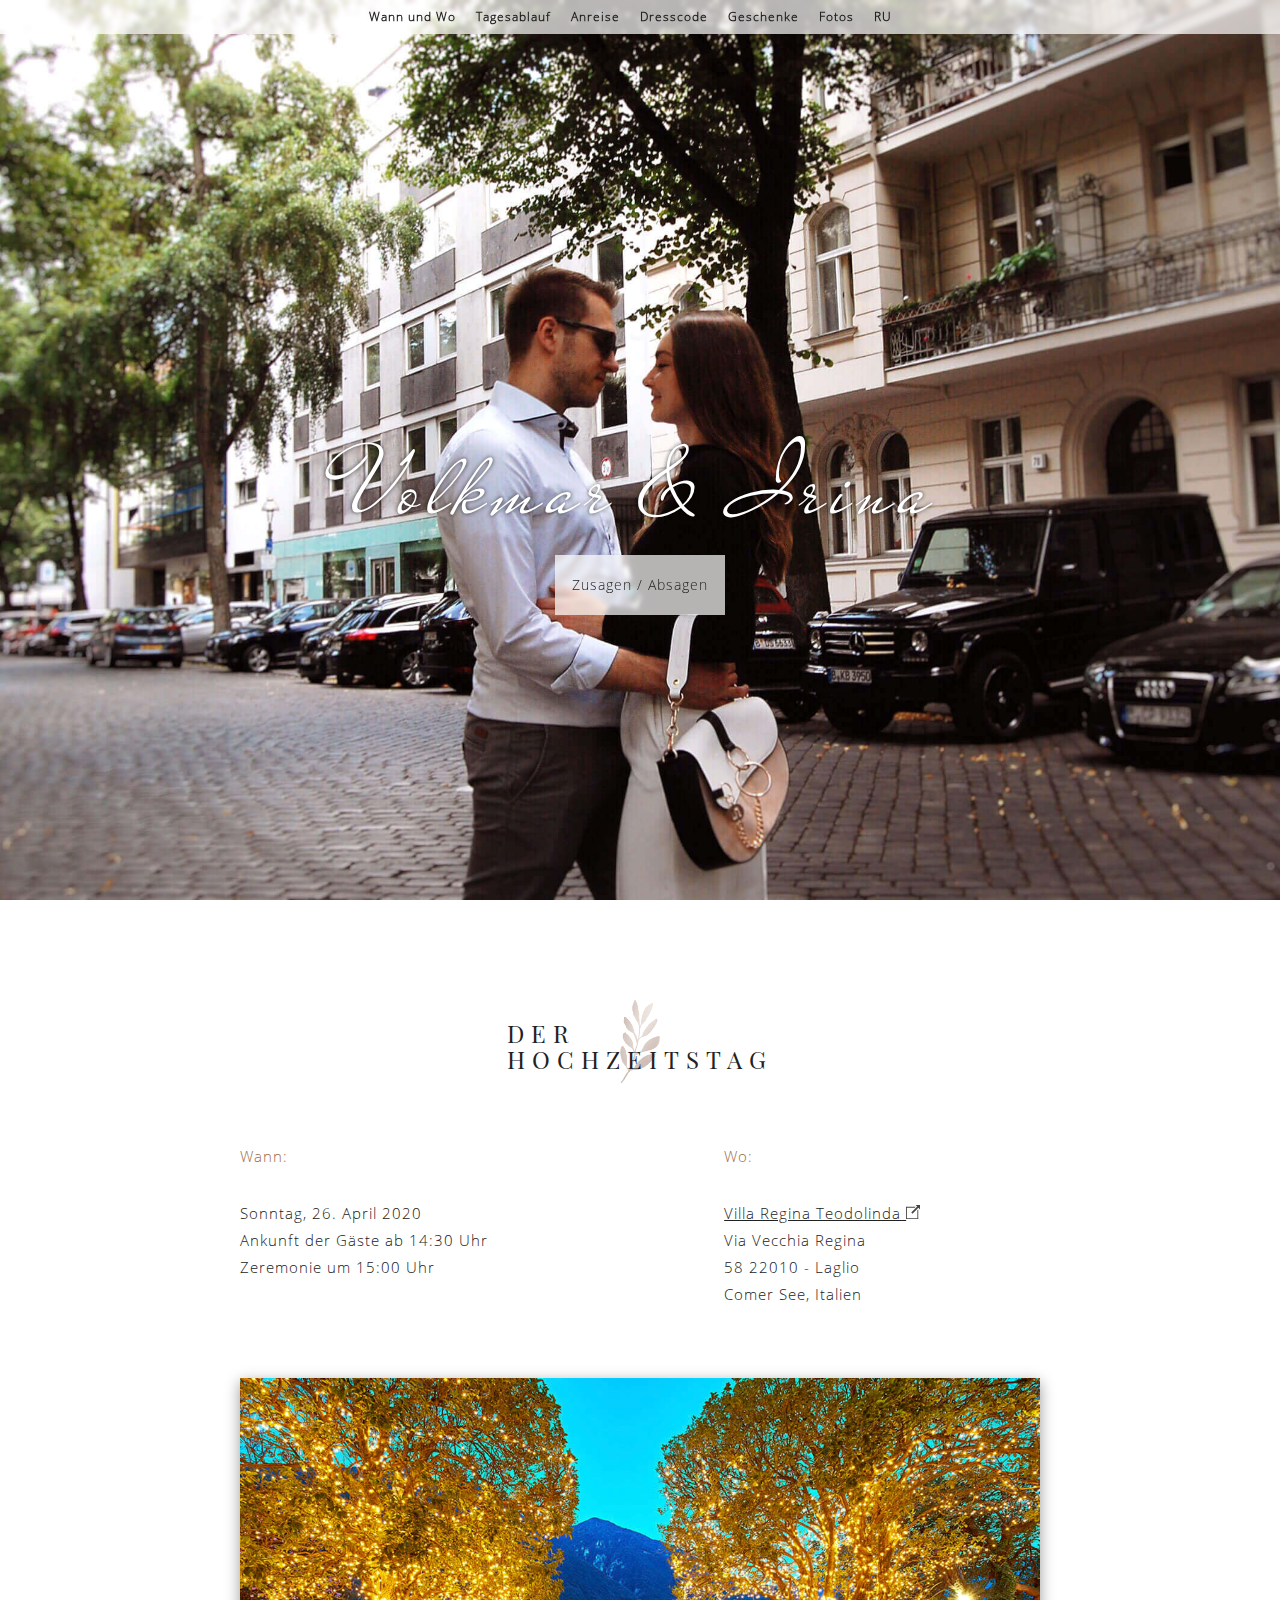
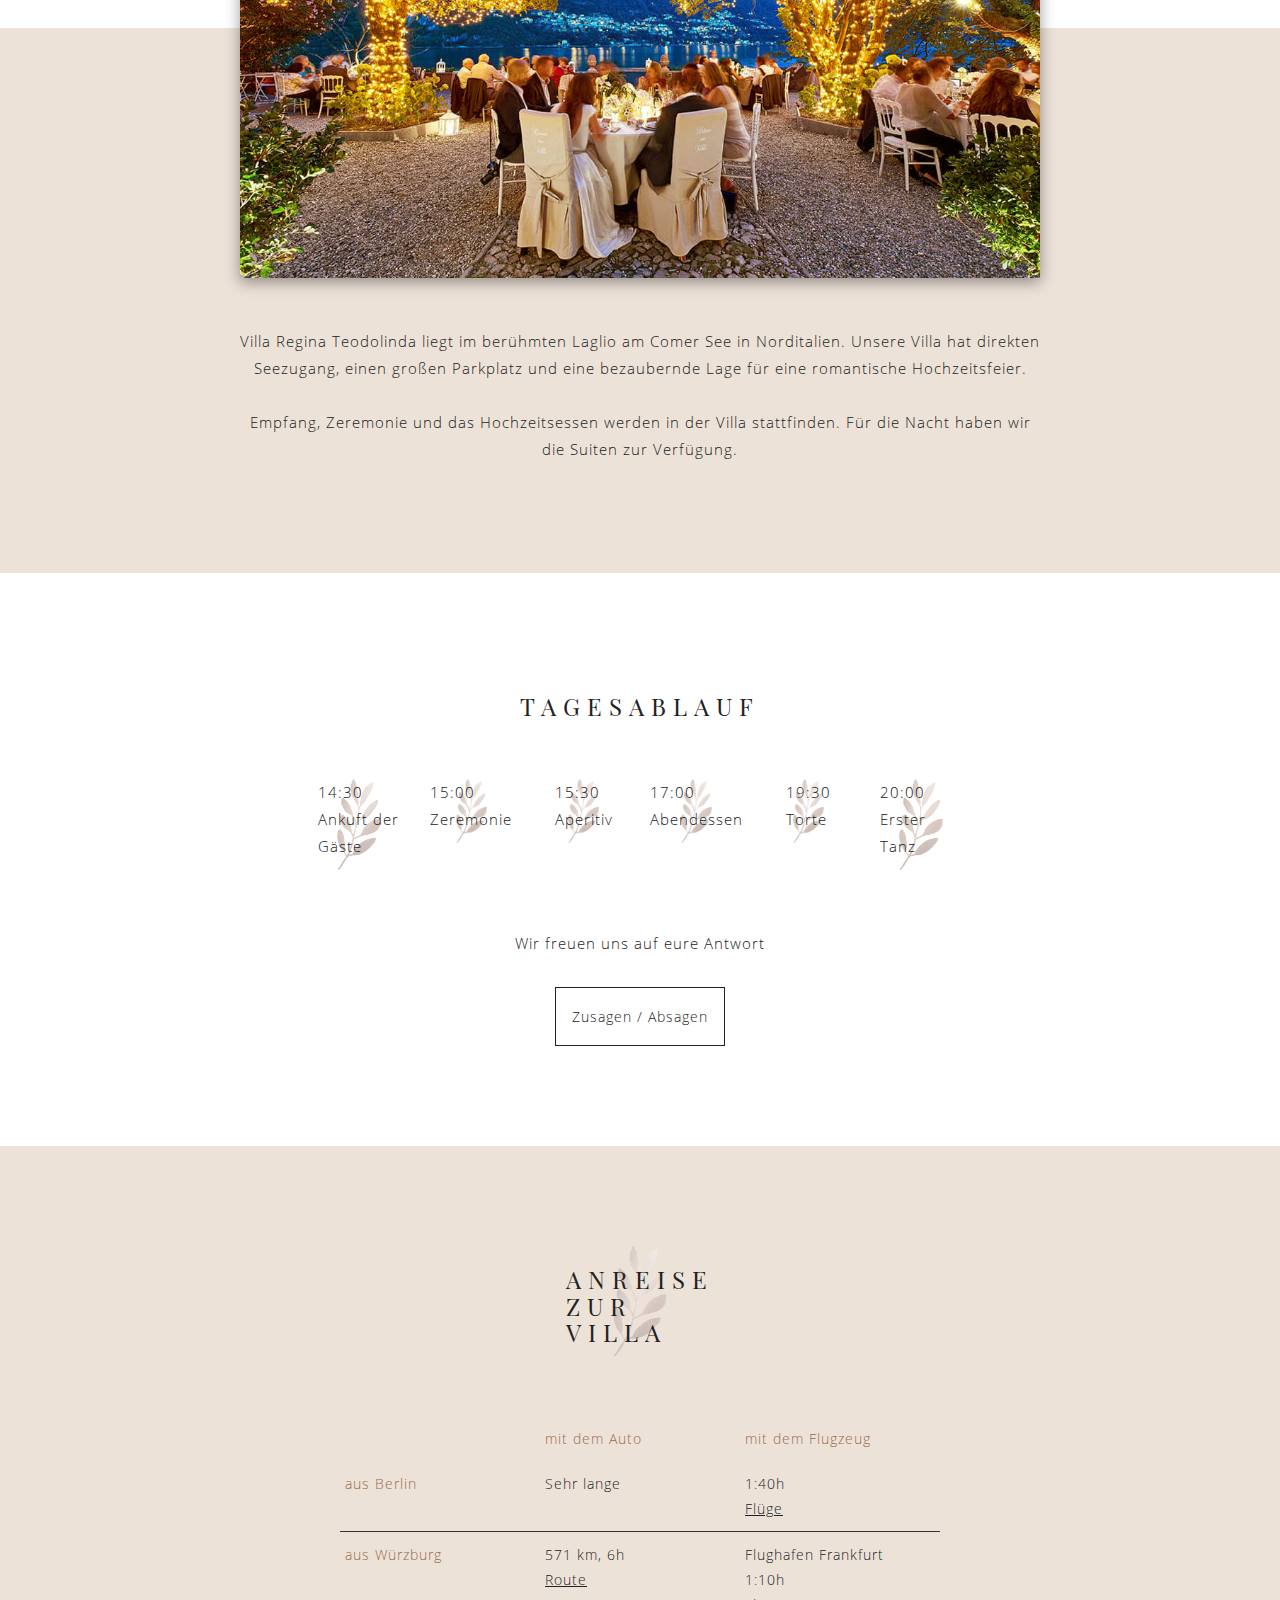
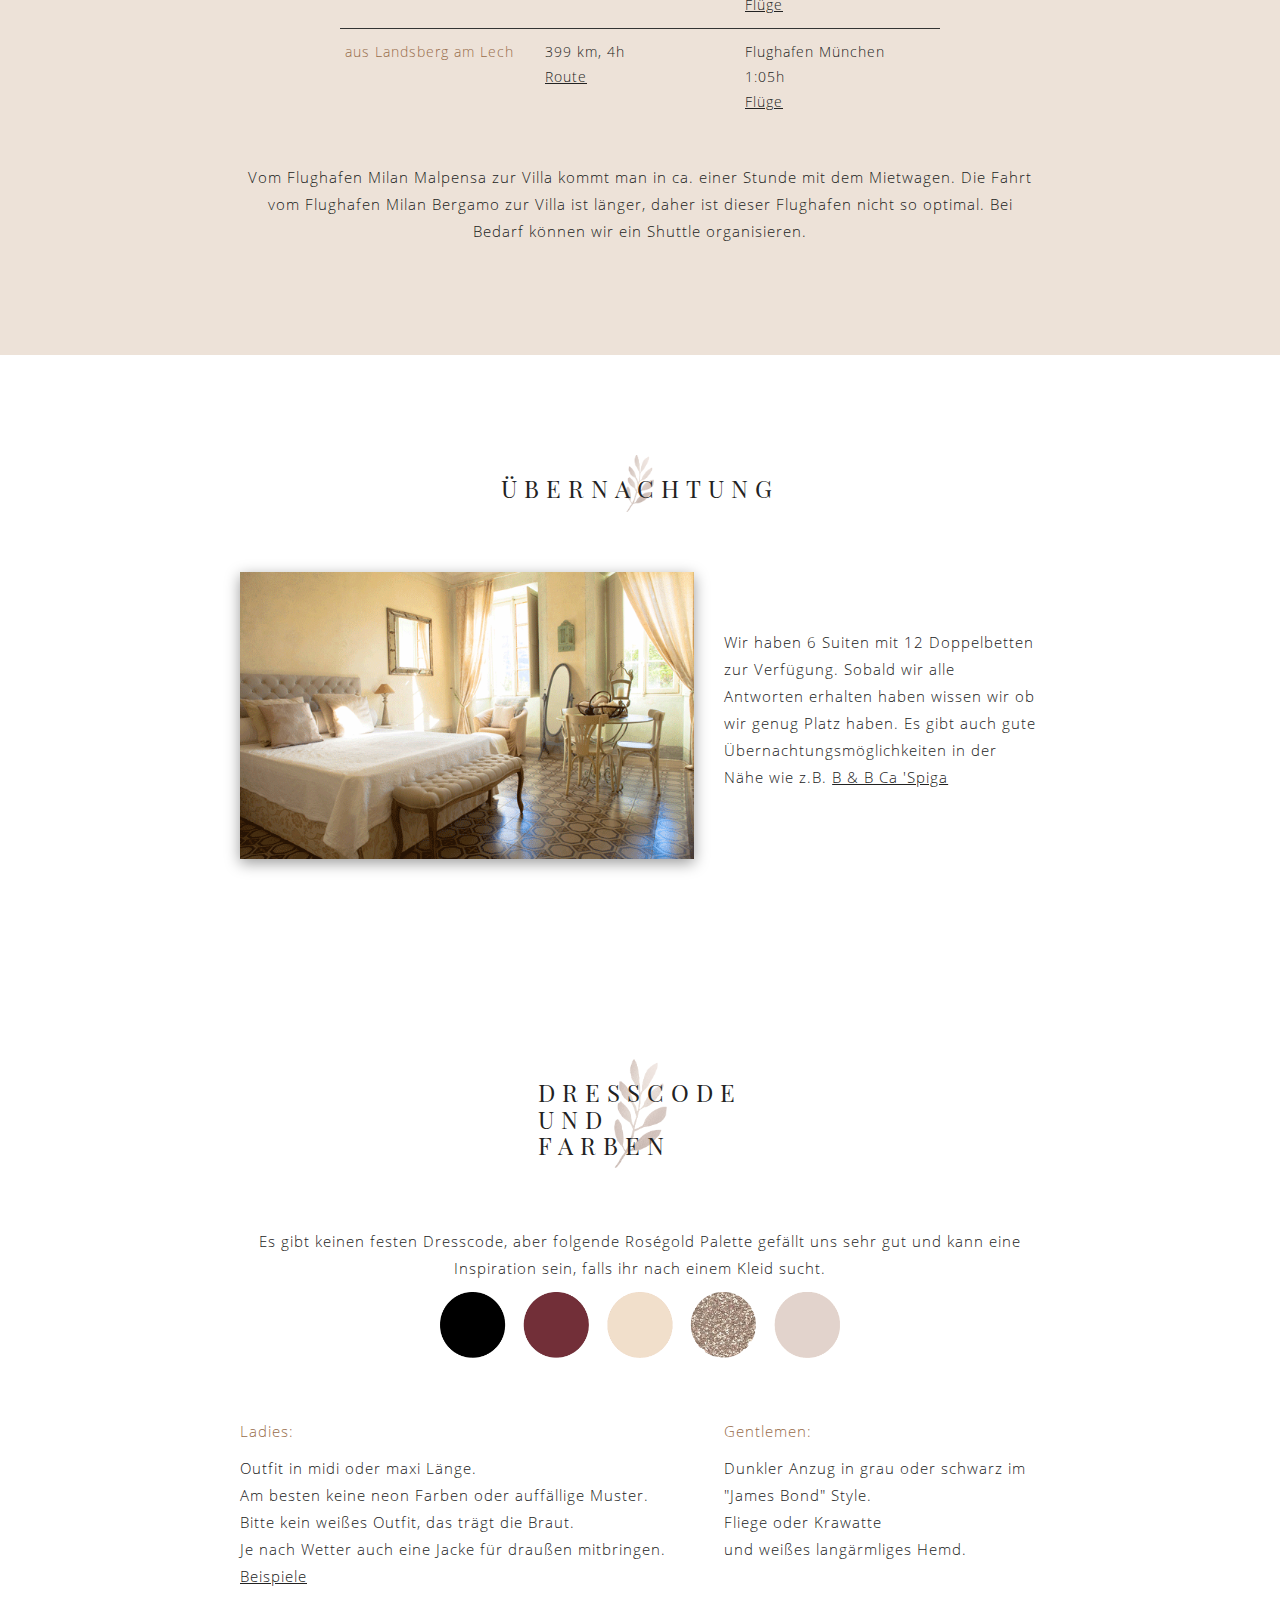
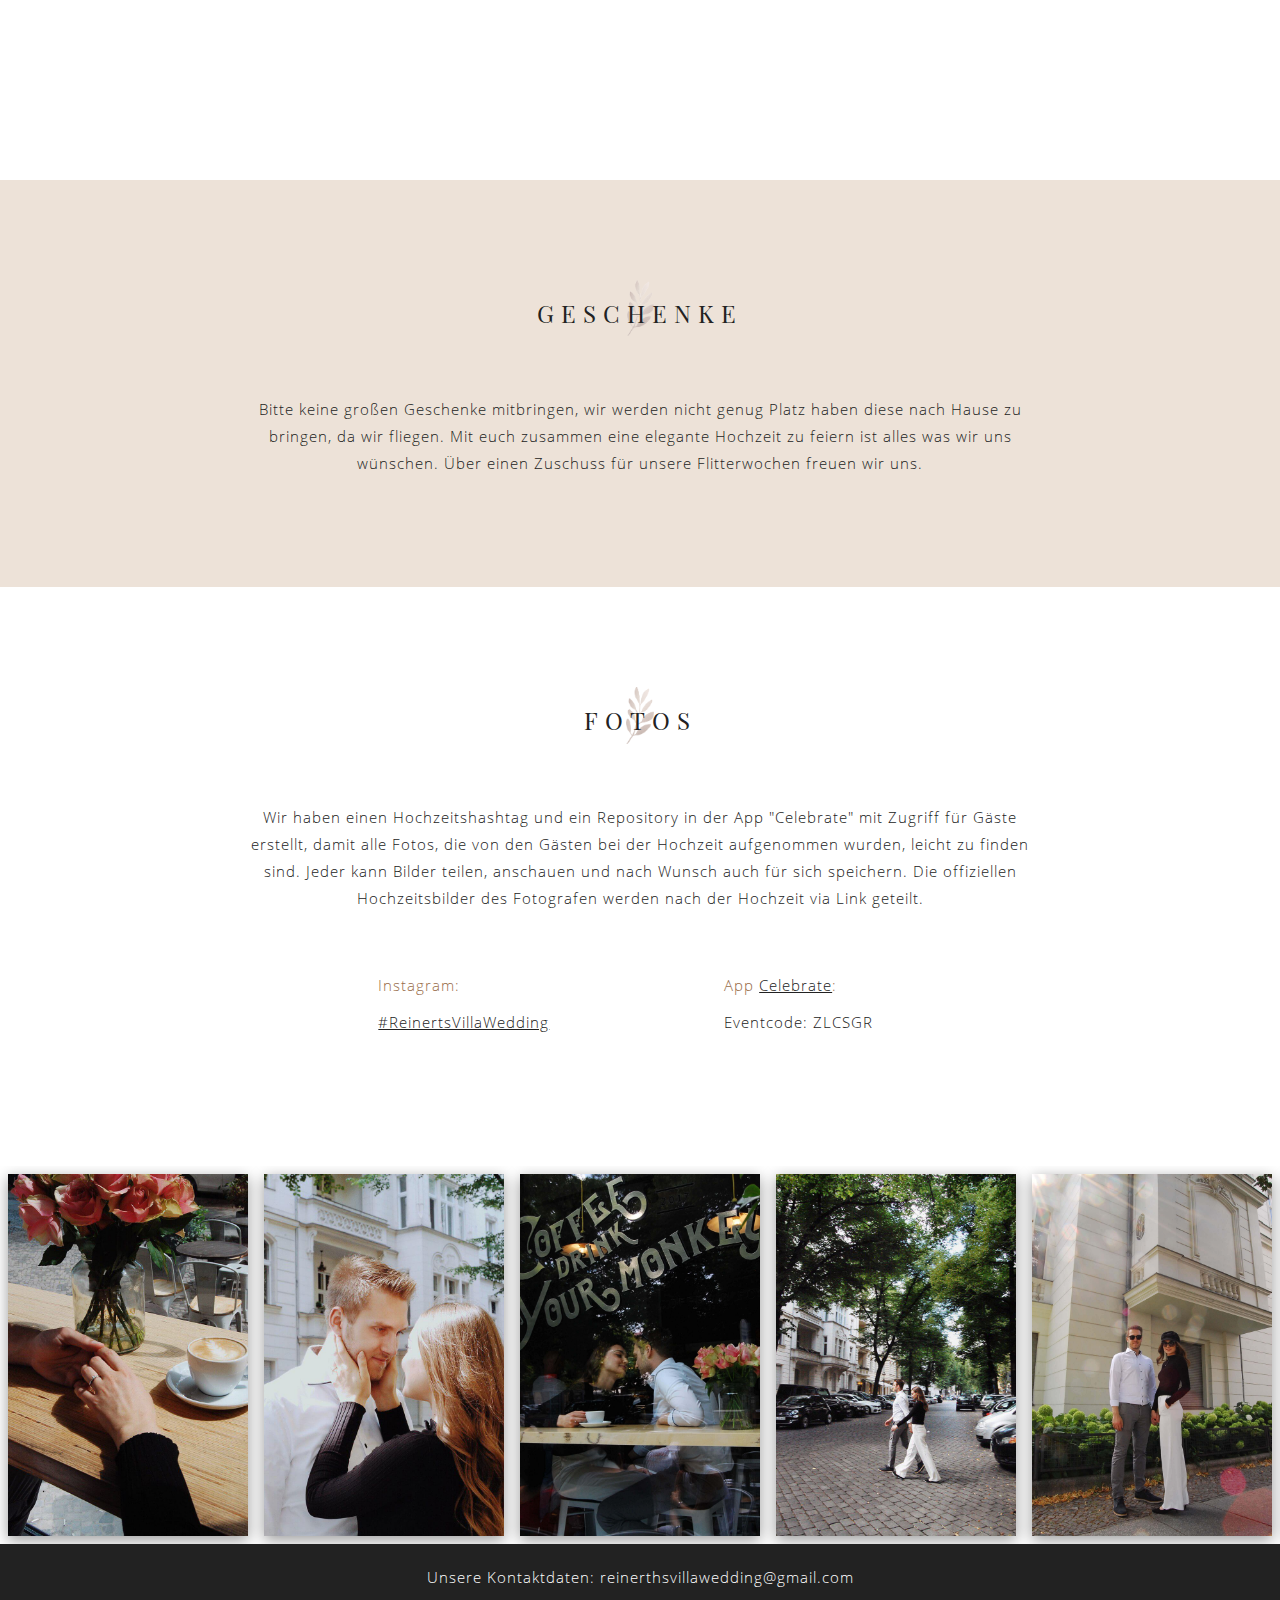
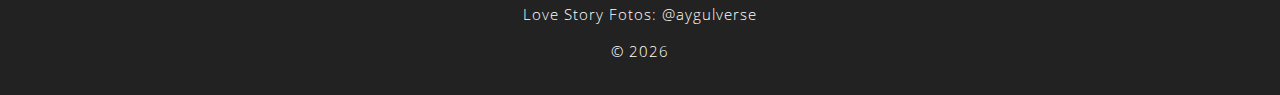
==== commit d8d47f6b: "ddddd" ====
--- a/index.html
+++ b/index.html
@@ -161,7 +161,7 @@
                 </div>
             </div>
         </div>
-        <p class="centered-text">Wir freuen uns auf eure Antwort bis zum 31.10.2019</p> <br>
+        <p class="centered-text">Wir freuen uns auf eure Antwort</p> <br>
         <a class="button" href="https://forms.gle/kJFqJzy8iTKJpLpSA" target="_blank">
             Zusagen / Absagen
         </a>
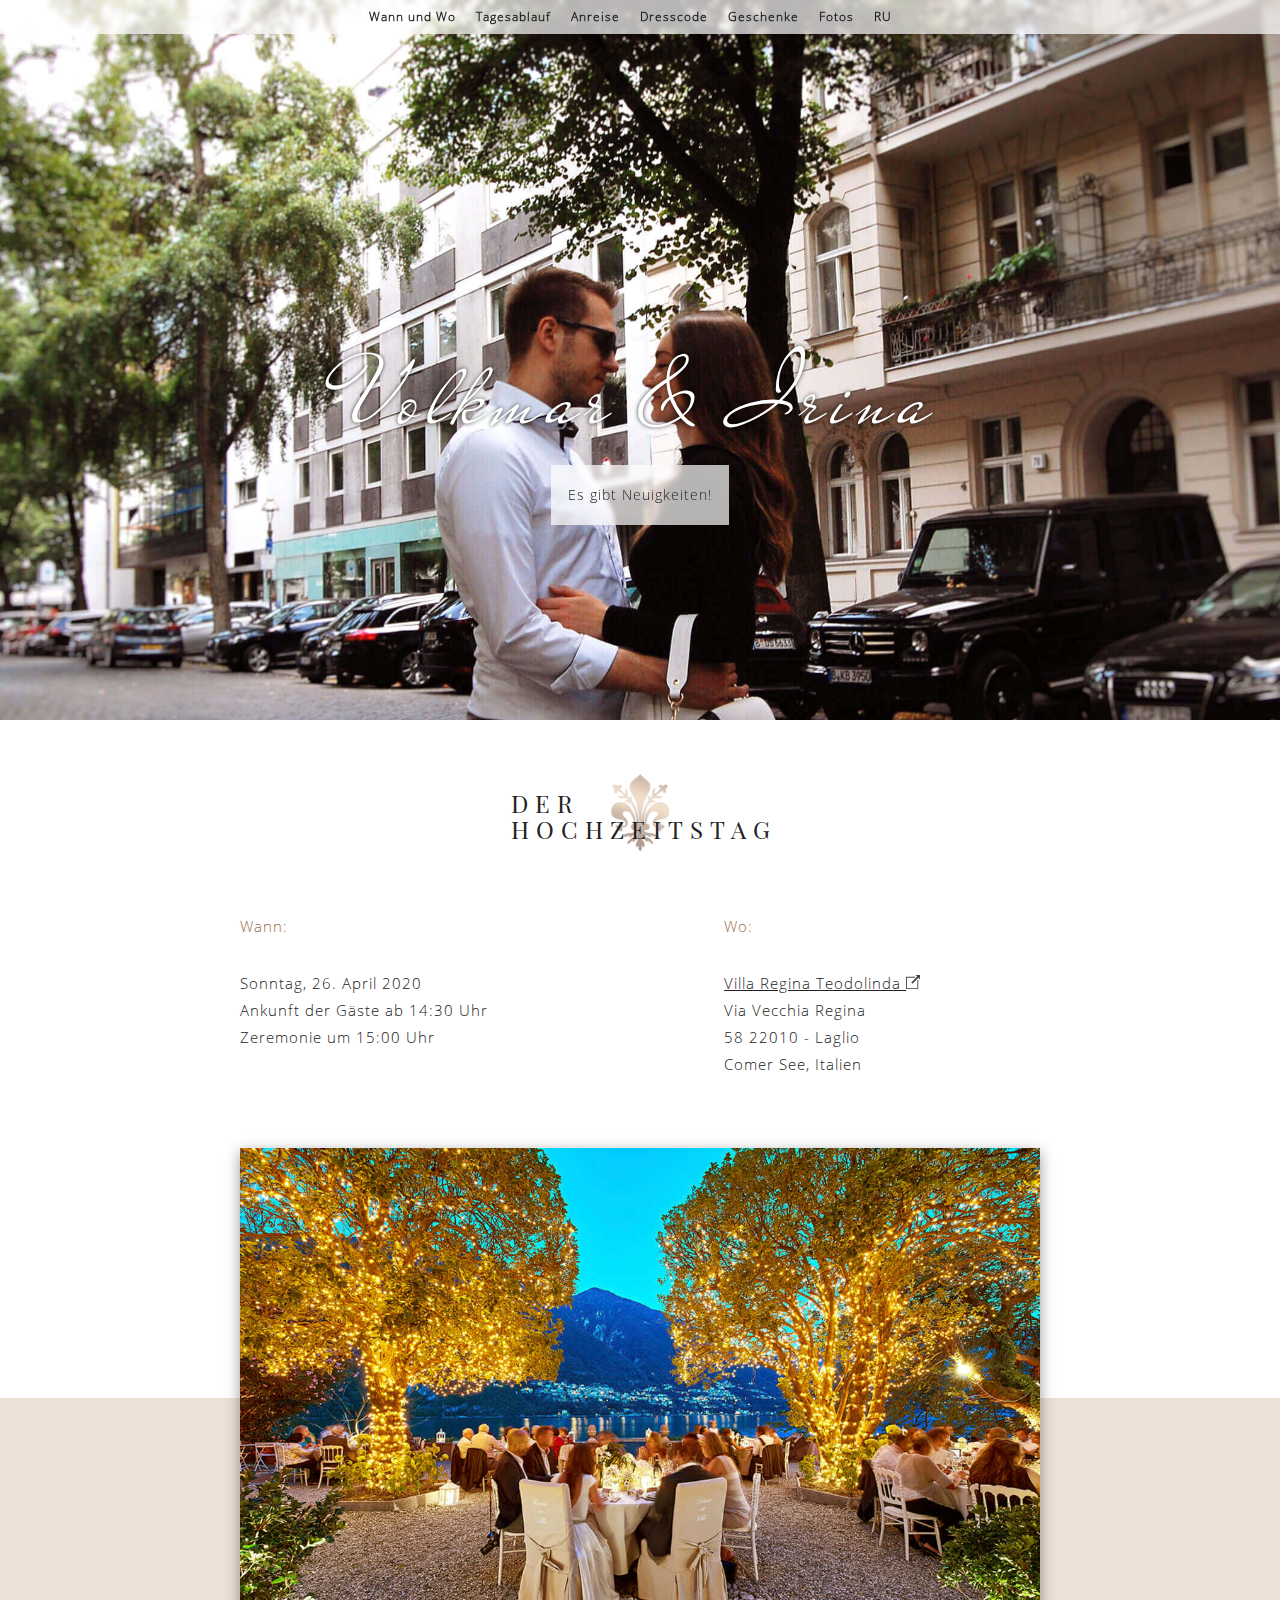
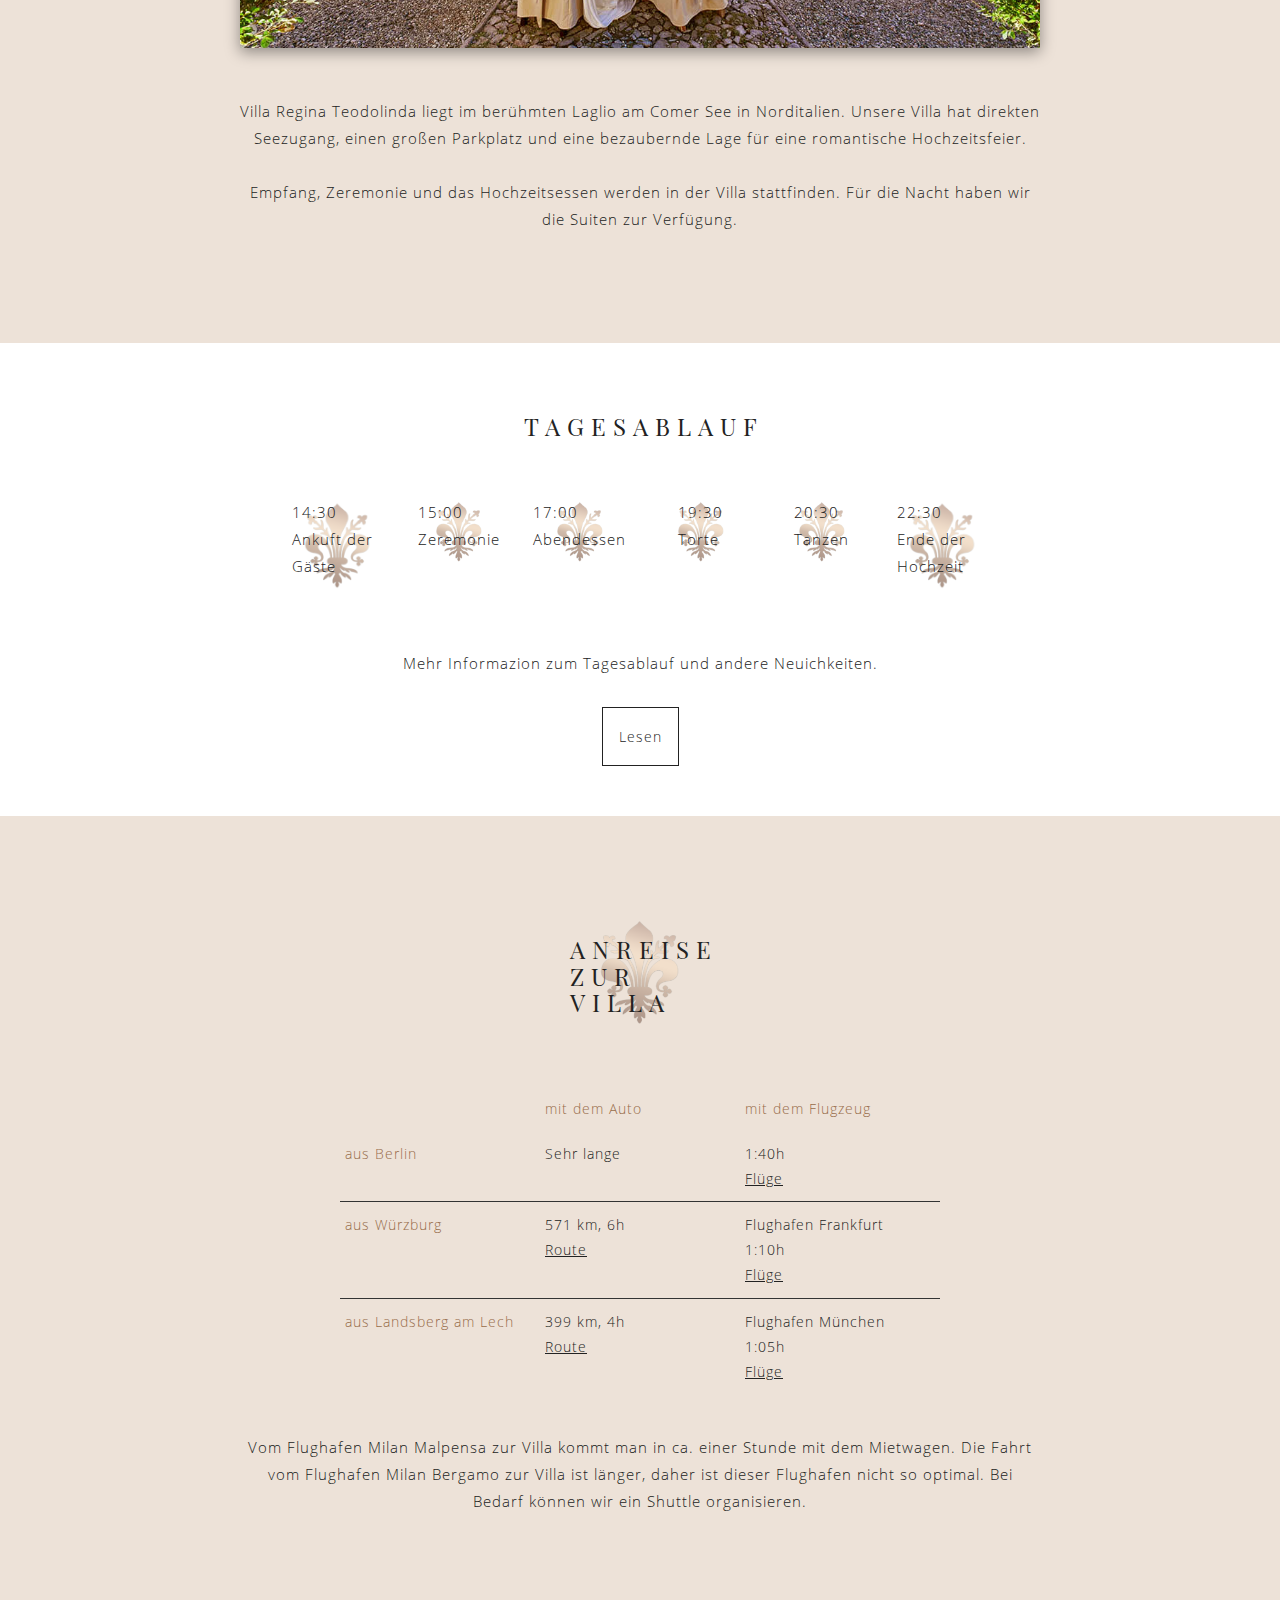
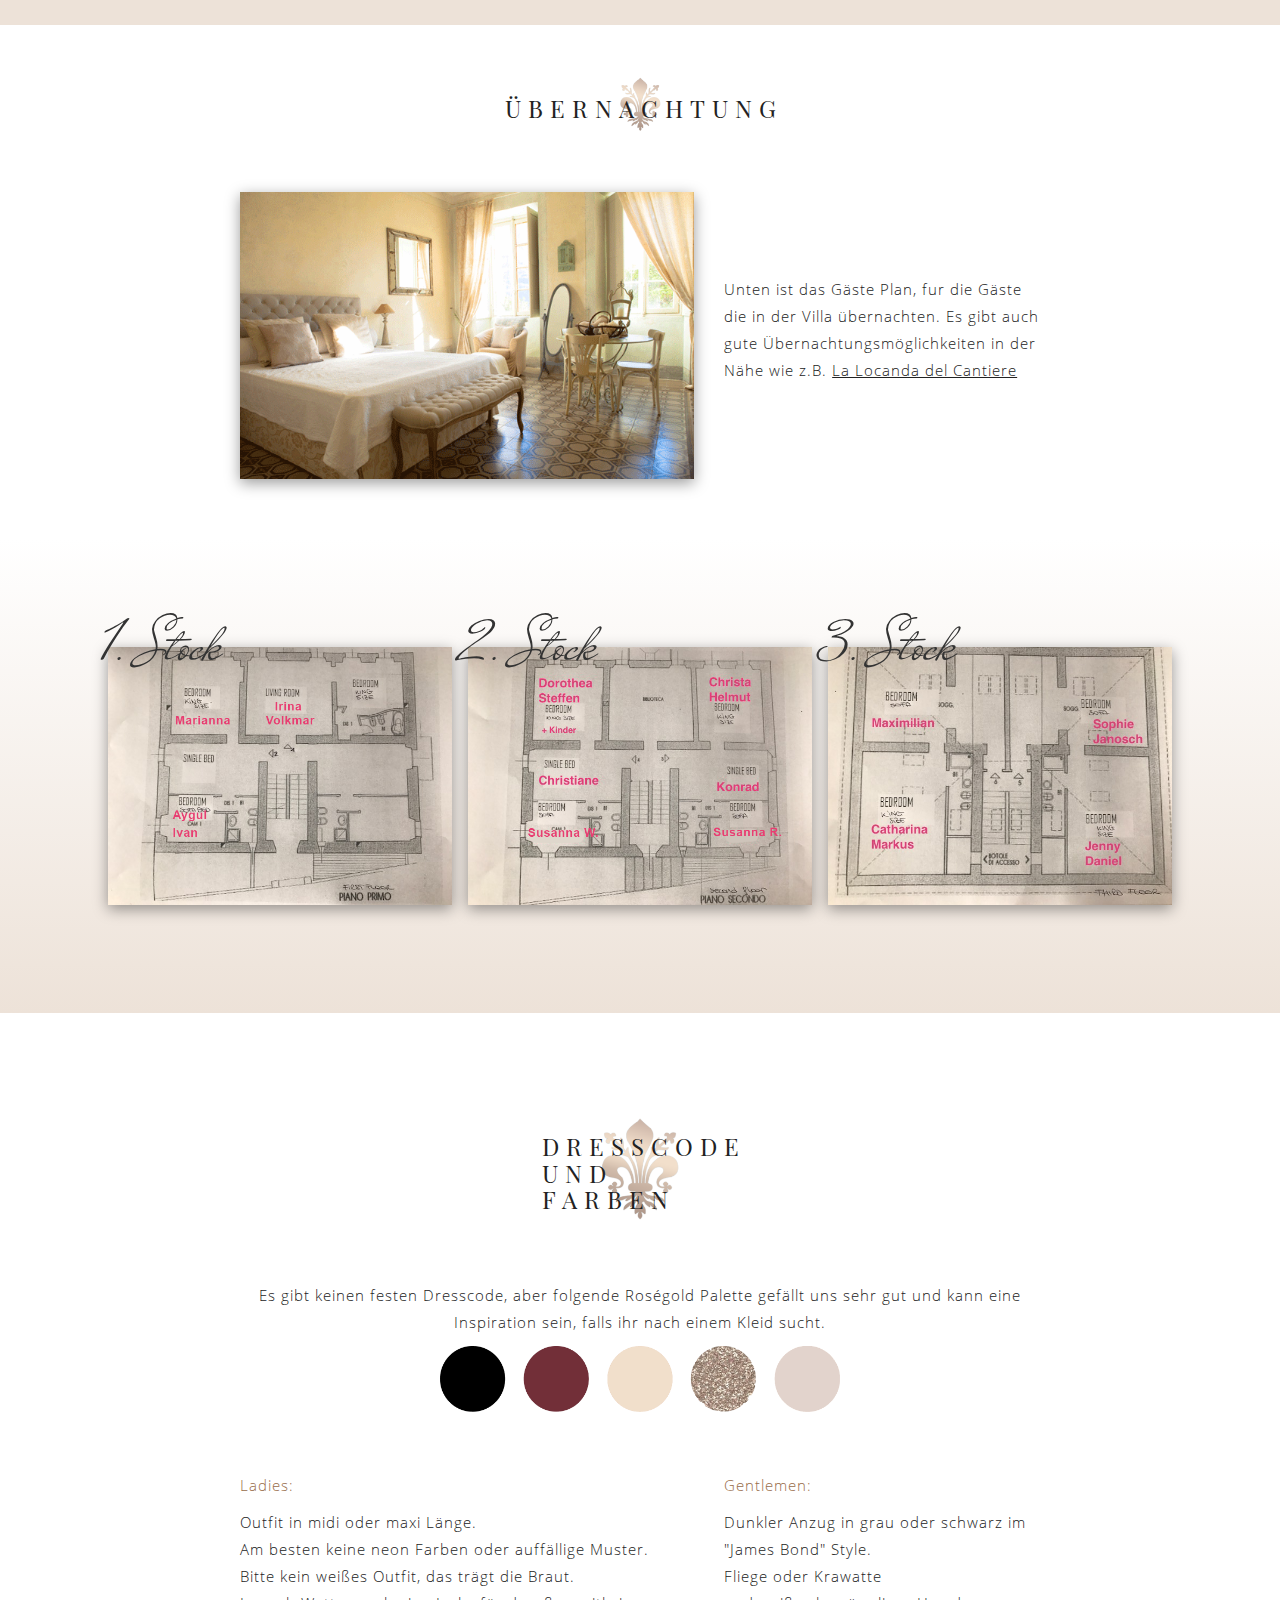
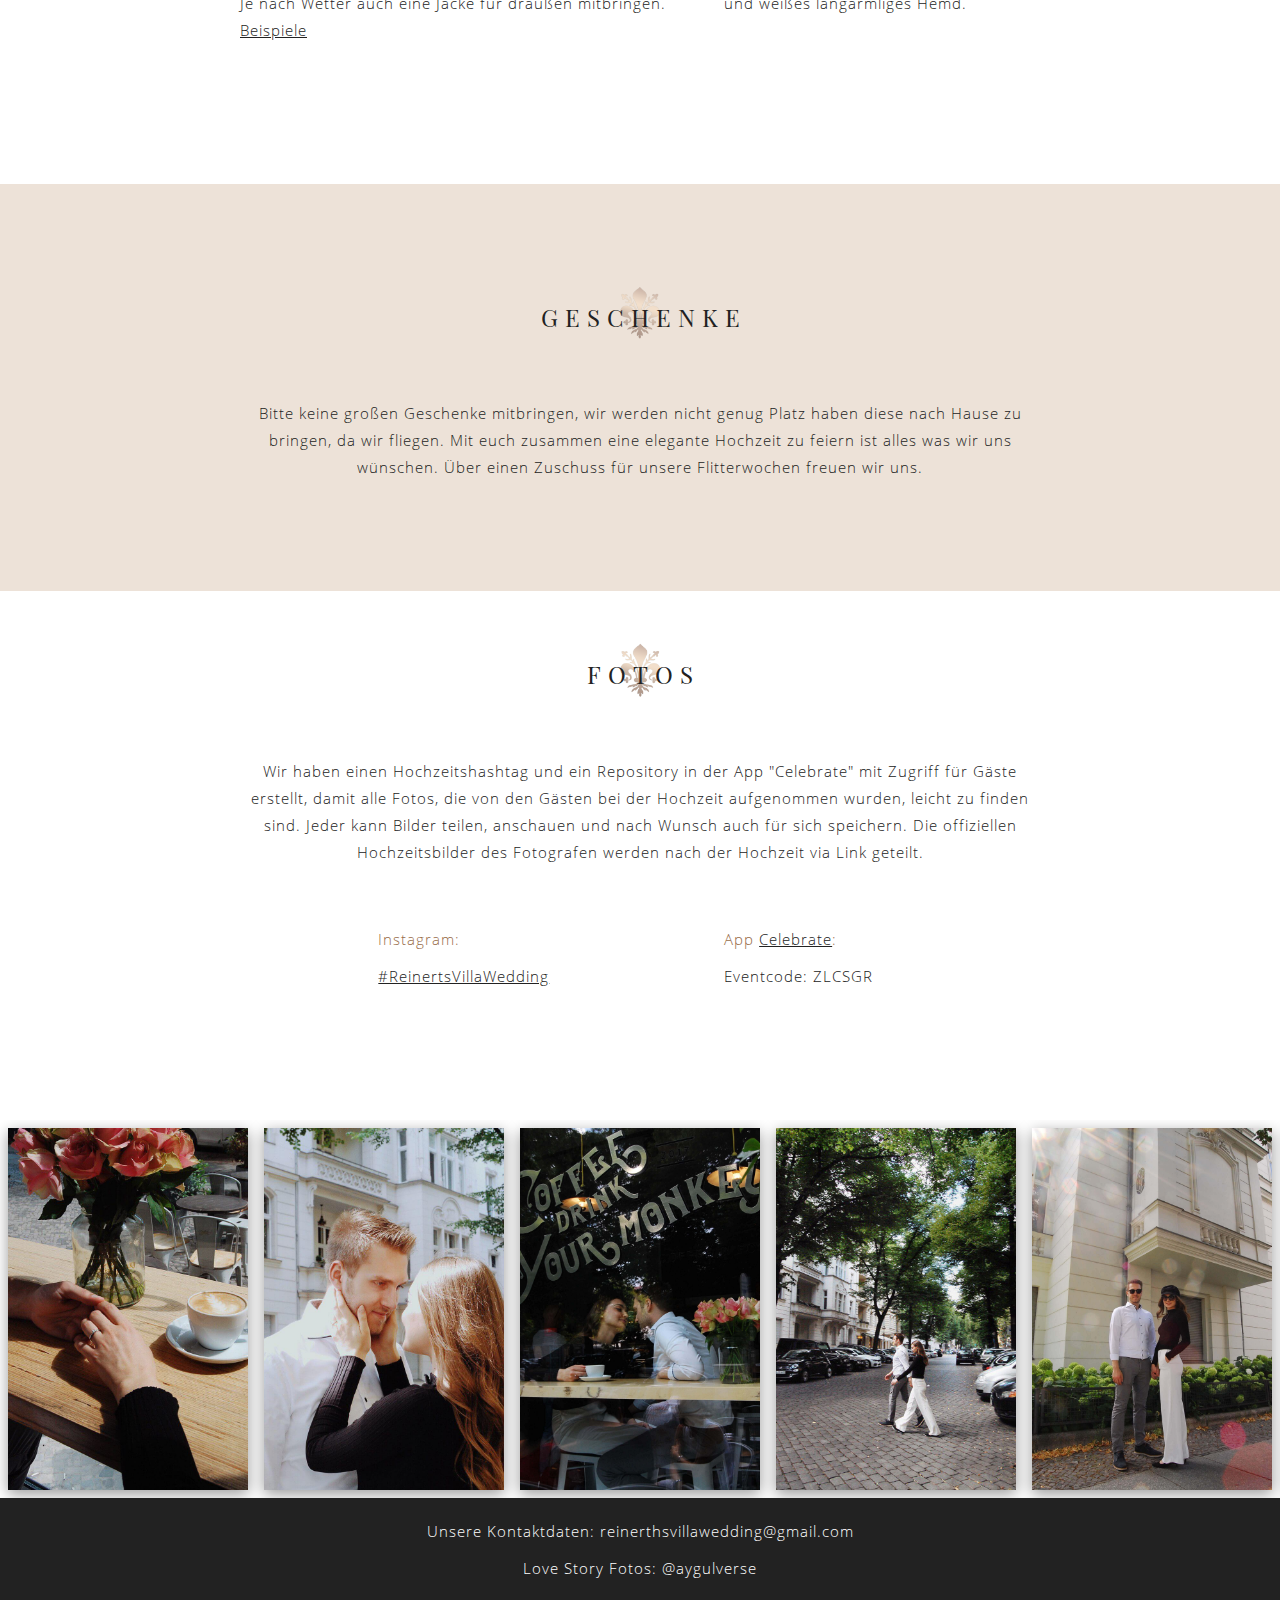
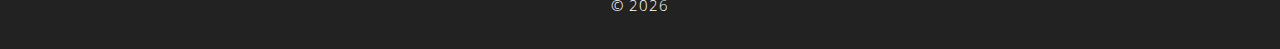
==== commit 1ecab212: "Neuigkeiten" ====
--- a/index.html
+++ b/index.html
@@ -13,16 +13,7 @@
   <link href="css/lightbox.min.css" rel="stylesheet"/>
   <!-- Global site tag (gtag.js) - Google Analytics -->
 <script async src="https://www.googletagmanager.com/gtag/js?id=UA-122472378-1"></script>
-<!-- Hotjar Tracking Code for https://reinerthsvillawedding.site/ -->
 <script>
-    (function(h,o,t,j,a,r){
-        h.hj=h.hj||function(){(h.hj.q=h.hj.q||[]).push(arguments)};
-        h._hjSettings={hjid:1571200,hjsv:6};
-        a=o.getElementsByTagName('head')[0];
-        r=o.createElement('script');r.async=1;
-        r.src=t+h._hjSettings.hjid+j+h._hjSettings.hjsv;
-        a.appendChild(r);
-    })(window,document,'https://static.hotjar.com/c/hotjar-','.js?sv=');
 </script>
 
 
@@ -53,8 +44,9 @@
 <div class="hero-text flex column alignItem-center cenered">
   <h1>Volkmar & Irina</h1>
   <!-- <p>Heiraten</p> -->
-  <a class="button" href="https://forms.gle/kJFqJzy8iTKJpLpSA" target="_blank">
-    Zusagen / Absagen
+  <!-- <a class="button" href="https://forms.gle/kJFqJzy8iTKJpLpSA" target="_blank"> -->
+  <a class="button" href="news-1.html" target="_self">
+    Es gibt Neuigkeiten!
   </a>
 </div>
 </div>
@@ -131,14 +123,6 @@
             <div class="col-12 col-sm-2">
                 <div class="logo flex justify-center">
                     <p>
-                        15:30<br>
-                        Aperitiv
-                    </p>
-                </div>
-            </div>
-            <div class="col-12 col-sm-2">
-                <div class="logo flex justify-center">
-                    <p>
                         17:00<br>
                         Abendessen
                     </p>
@@ -148,22 +132,31 @@
                 <div class="logo flex justify-center">
                     <p>
                         19:30<br>
-			Torte
-                    </p>
-                </div>
-            </div>
-            <div class="col-12 col-sm-2">
-                <div class="logo flex justify-center">
-                    <p>
-                        20:00<br>
-                        Erster Tanz
-                    </p>
-                </div>
-            </div>
-        </div>
-        <p class="centered-text">Wir freuen uns auf eure Antwort</p> <br>
-        <a class="button" href="https://forms.gle/kJFqJzy8iTKJpLpSA" target="_blank">
-            Zusagen / Absagen
+                        Torte
+                    </p>
+                </div>
+            </div>
+            <div class="col-12 col-sm-2">
+                <div class="logo flex justify-center">
+                    <p>
+                        20:30<br>
+            Tanzen
+                    </p>
+                </div>
+            </div>
+            <div class="col-12 col-sm-2">
+                <div class="logo flex justify-center">
+                    <p>
+                        22:30<br>
+            Ende der Hochzeit
+                    </p>
+                </div>
+            </div>
+        </div>
+        <p class="centered-text">Mehr Informazion zum Tagesablauf und andere Neuichkeiten.</p> <br>
+        <!-- <a class="button" href="https://forms.gle/kJFqJzy8iTKJpLpSA" target="_blank"> -->
+         <a class="button" href="news-1.html" target="_self">
+            Lesen
         </a>
     </div>
 </div>
@@ -220,23 +213,31 @@
   <div class=" logo flex justify-center mb-60">
     <h3>ÜBERNACHTUNG</h3>
   </div>
-  <div class="row flex alignItem-center mob-column">
+  <div class="row flex alignItem-center mob-column mb-60">
     <div class="col-12 col-sm-7">
       <img src="img/room.jpg" alt="regina teodolinga room"/>
     </div>
       <div class=" stay-text col-12 col-sm-5">
           <p>
-              Wir haben 6 Suiten mit 12 Doppelbetten zur Verfügung.
-              Sobald wir alle Antworten erhalten haben wissen wir ob wir genug Platz haben. Es gibt auch gute Übernachtungsmöglichkeiten in der Nähe wie z.B.
-              <a href="https://www.google.de/maps/place/B+%26+B+Ca+'Spiga/@45.8912805,9.1431388,17.76z/data=!4m8!3m7!1s0x478421302d709cdf:0x5ea09aedc36476df!5m2!4m1!1i2!8m2!3d45.8915259!4d9.143096
-" target="_blank">B & B Ca 'Spiga</a>
+              Unten ist das Gäste Plan, fur die Gäste die in der Villa übernachten. Es gibt auch gute Übernachtungsmöglichkeiten in der Nähe wie z.B.
+              <a href="https://www.booking.com/hotel/it/la-locanda-del-cantiere.de.html?aid=304142;label=gen173nr-1DCAEoggI46AdIM1gEaDuIAQGYAQe4AQfIAQ3YAQPoAQGIAgGoAgO4Ap3rx_EFwAIB;sid=512cf9805348766d436c17f3341ae908;atlas_src=sr_iw_btn;checkin=2020-04-26;checkout=2020-04-27;dest_id=-119557;dest_type=city;dist=0;group_adults=2;group_children=0;highlighted_blocks=216375101_97139281_2_1_0;no_rooms=1;room1=A%2CA;sb_price_type=total;type=total;ucfs=1&" target="_blank">La Locanda del Cantiere</a>
 
           </p>
       </div>
     </div>
-  </div>
-</div>
-
+    <div class="row flex alignItem-center mob-column creme-gradient">
+      <div class="col-12 col-sm-4 sleepingPlan one">
+        <img src="img/FIRST-FLOOR.png" alt="regina teodolinga 1ST floor"/>
+      </div>
+      <div class="col-12 col-sm-4 sleepingPlan two">
+        <img src="img/SECOND-FLOOR.png" alt="regina teodolinga 2ND floor"/>
+      </div>
+      <div class="col-12 col-sm-4 sleepingPlan tree">
+        <img src="img/THIRD-FLOOR.jpeg" alt="regina teodolinga 3RD floor"/>
+      </div>
+    </div>
+  </div>
+</div>
 <!-- <div class="section video">
 <video width="100%" height="auto" autoplay loop>
   <source src="mov.mp4" type="video/mp4">
@@ -391,4 +392,4 @@
 
 </script>
 </body>
-</html>
+</html>--- a/css/style.css
+++ b/css/style.css
@@ -21,9 +21,11 @@
 @font-face{
     font-family: 'Playfair';
     src: url('../fonts/PlayfairDisplay-Regular.ttf');
+    /*src: url('../fonts/Audrey_Normal.otf');*/
 }
 @font-face{
     font-family:  'Mr';
+    /*src: url('../fonts/North_Wave.otf');*/
     src: url('../fonts/MrDeHaviland-Regular.ttf');
 }
 
@@ -39,6 +41,7 @@
   display: block;
   color: var(--black);
   letter-spacing: 7px;
+  margin-left: 7px;
 }
 p, a, td, th {
   font-family: 'OpenSans-Light';
@@ -110,13 +113,16 @@
 .mb-60 {
   margin-bottom: 60px;
 }
+.mb-40 {
+  margin-bottom: 40px;
+}
 .centered-text{
  text-align: center;
 }
 
 .hero{
   width: 100vw;
-  height: 100vh;
+  height: 80vh;
   background-image: url(../img/3.jpg);
   background-position: center;
   background-size: cover;
@@ -145,9 +151,15 @@
   background-color: var(--creme);
 }
 
+.creme-gradient{
+  width: 100vw;
+  padding: 100px;
+  background: linear-gradient(white, #EDE2D8);
+}
+
 .white {
   width: 100vw;
-  padding: 100px 0px;
+  padding: 50px 0px;
   background-color: var(--white) ;
 }
 
@@ -157,7 +169,7 @@
 }
 
 .logo{
-  background-image: url(../img/leave-light.png);
+  background-image: url(../img/leave-light-2.png);
   background-position: center;
   background-size: contain;
   background-repeat: no-repeat;
@@ -199,6 +211,60 @@
 .stay img {
   width: 100%;
 }
+.sleepingPlan.one::before{
+ content: "1. Stock";
+ position: absolute;
+  top:-35px;
+  left: 3px;
+  font-size: 60px;
+  font-family: "Mr";
+}
+.sleepingPlan.two::before{
+  content: "2. Stock";
+  position: absolute;
+  top:-35px;
+  left: 3px;
+  font-size: 60px;
+  font-family: "Mr";
+}
+.sleepingPlan.tree::before{
+  content: "3. Stock";
+  position: absolute;
+  top:-35px;
+  left: 3px;
+  font-size: 60px;
+  font-family: "Mr";
+}
+
+.sleepingPlan.one-ru::before{
+ content: "1. Floor";
+ position: absolute;
+  top:-35px;
+  left: 3px;
+  font-size: 60px;
+  font-family: "Mr";
+}
+.sleepingPlan.two-ru::before{
+  content: "2. Floor";
+  position: absolute;
+  top:-35px;
+  left: 3px;
+  font-size: 60px;
+  font-family: "Mr";
+}
+.sleepingPlan.tree-ru::before{
+  content: "3. Floor";
+  position: absolute;
+  top:-35px;
+  left: 3px;
+  font-size: 60px;
+  font-family: "Mr";
+}
+
+.sleepingPlan{
+  padding: 8px;
+}
+
 
 .video{
   height: 450px;
@@ -324,4 +390,4 @@
   text-align: center;
 }
 }
-/* END */
+  /* END */
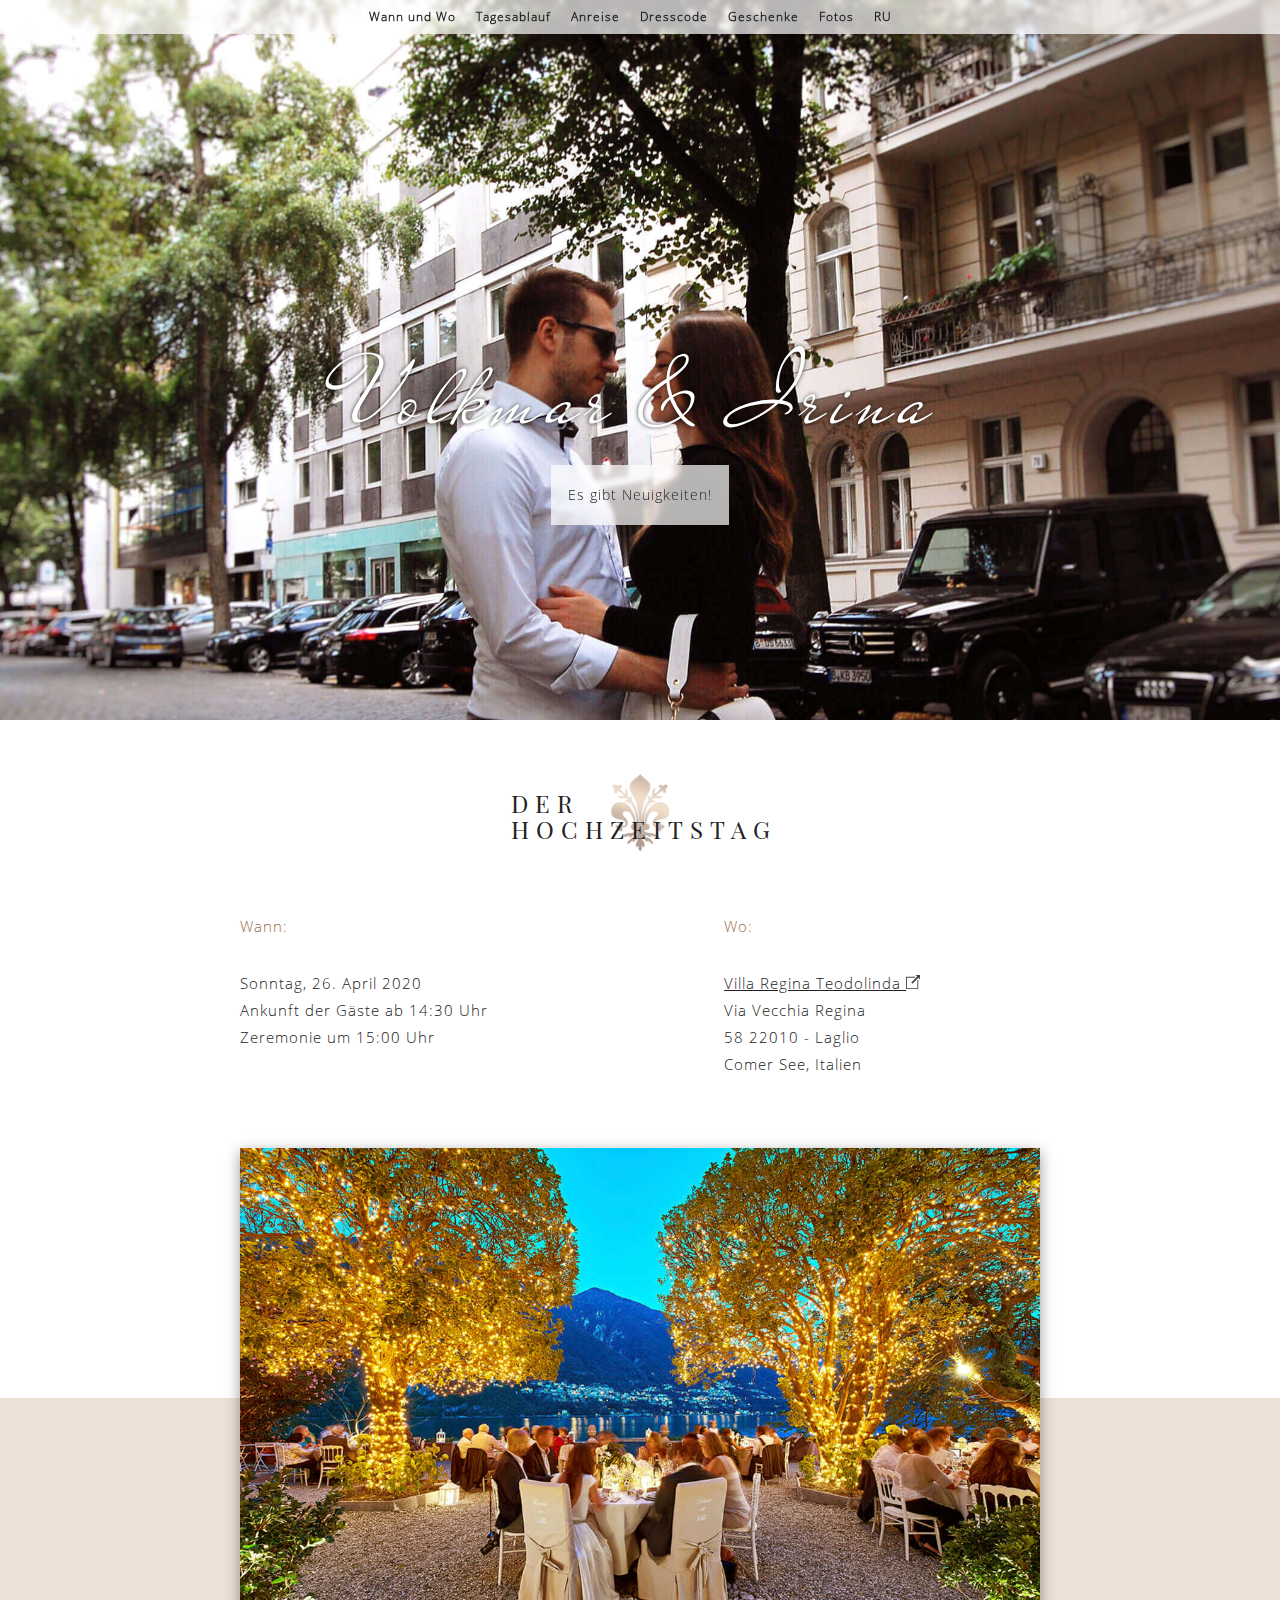
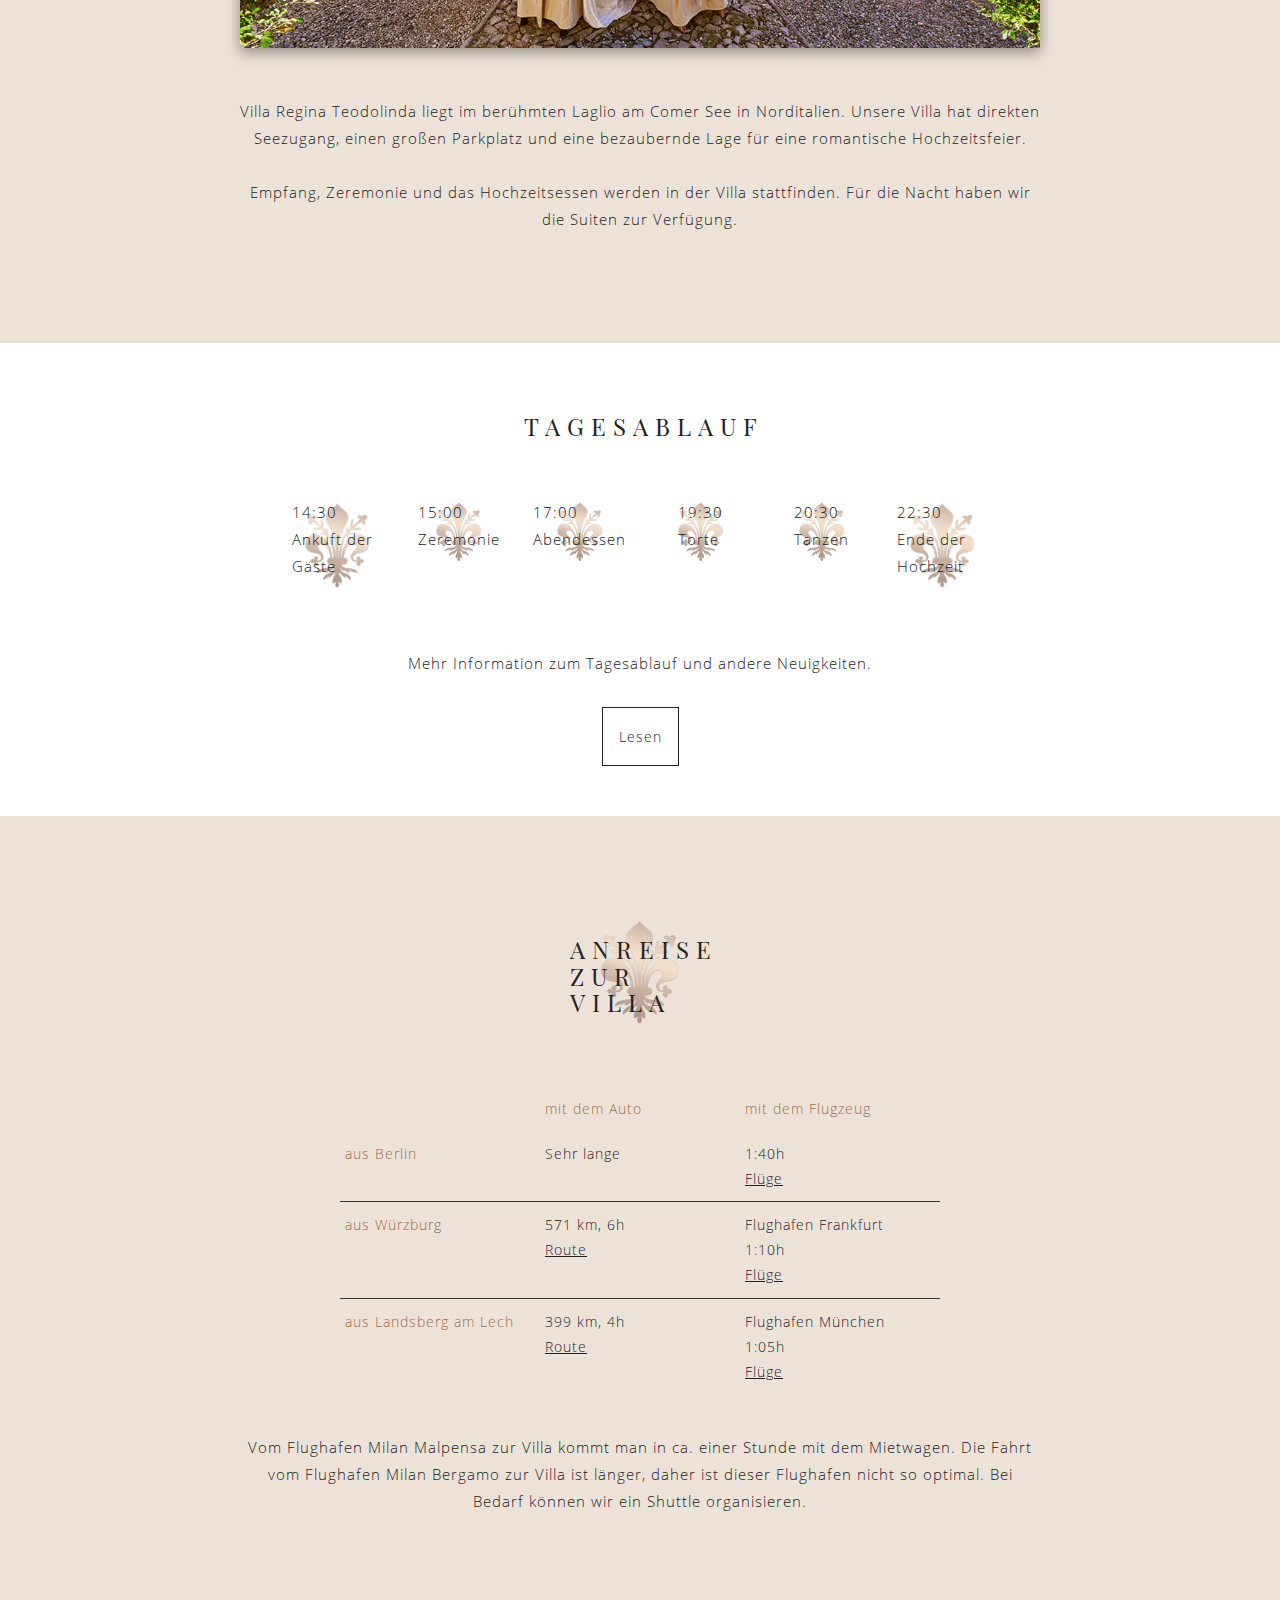
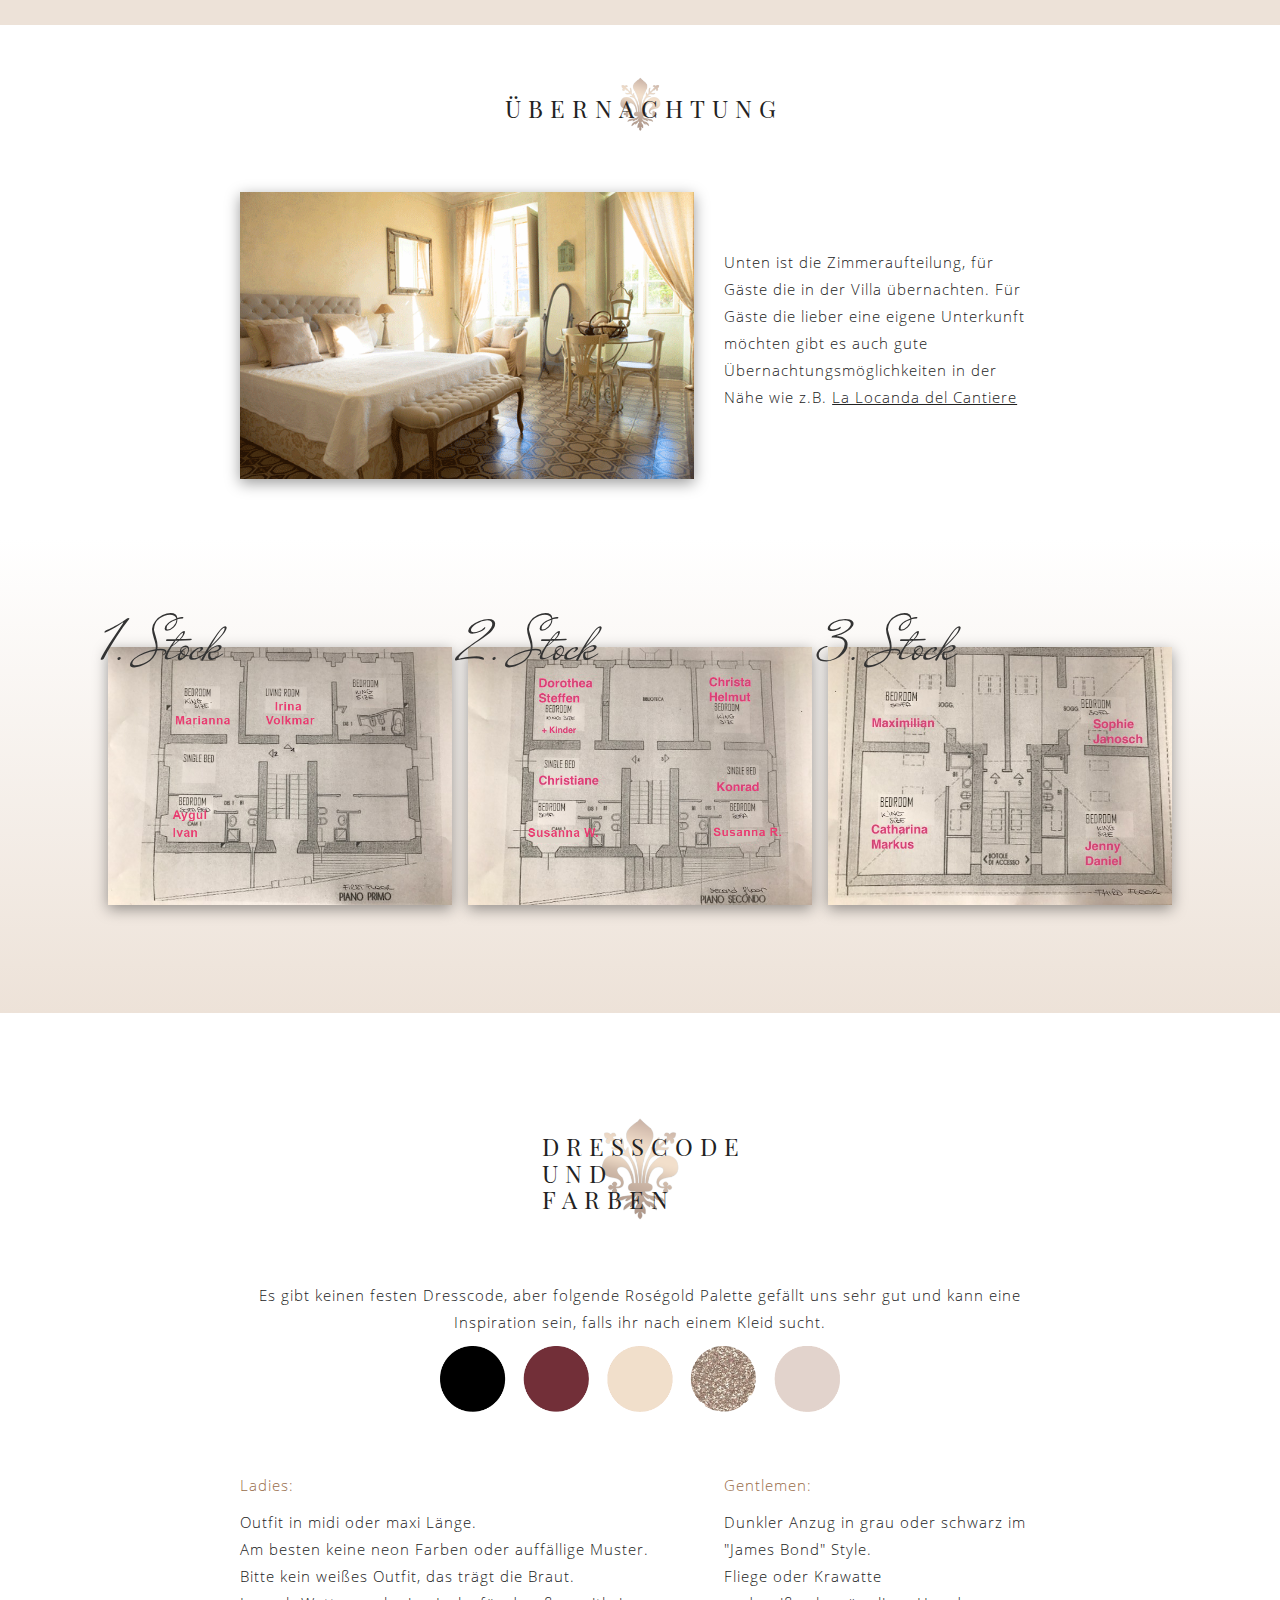
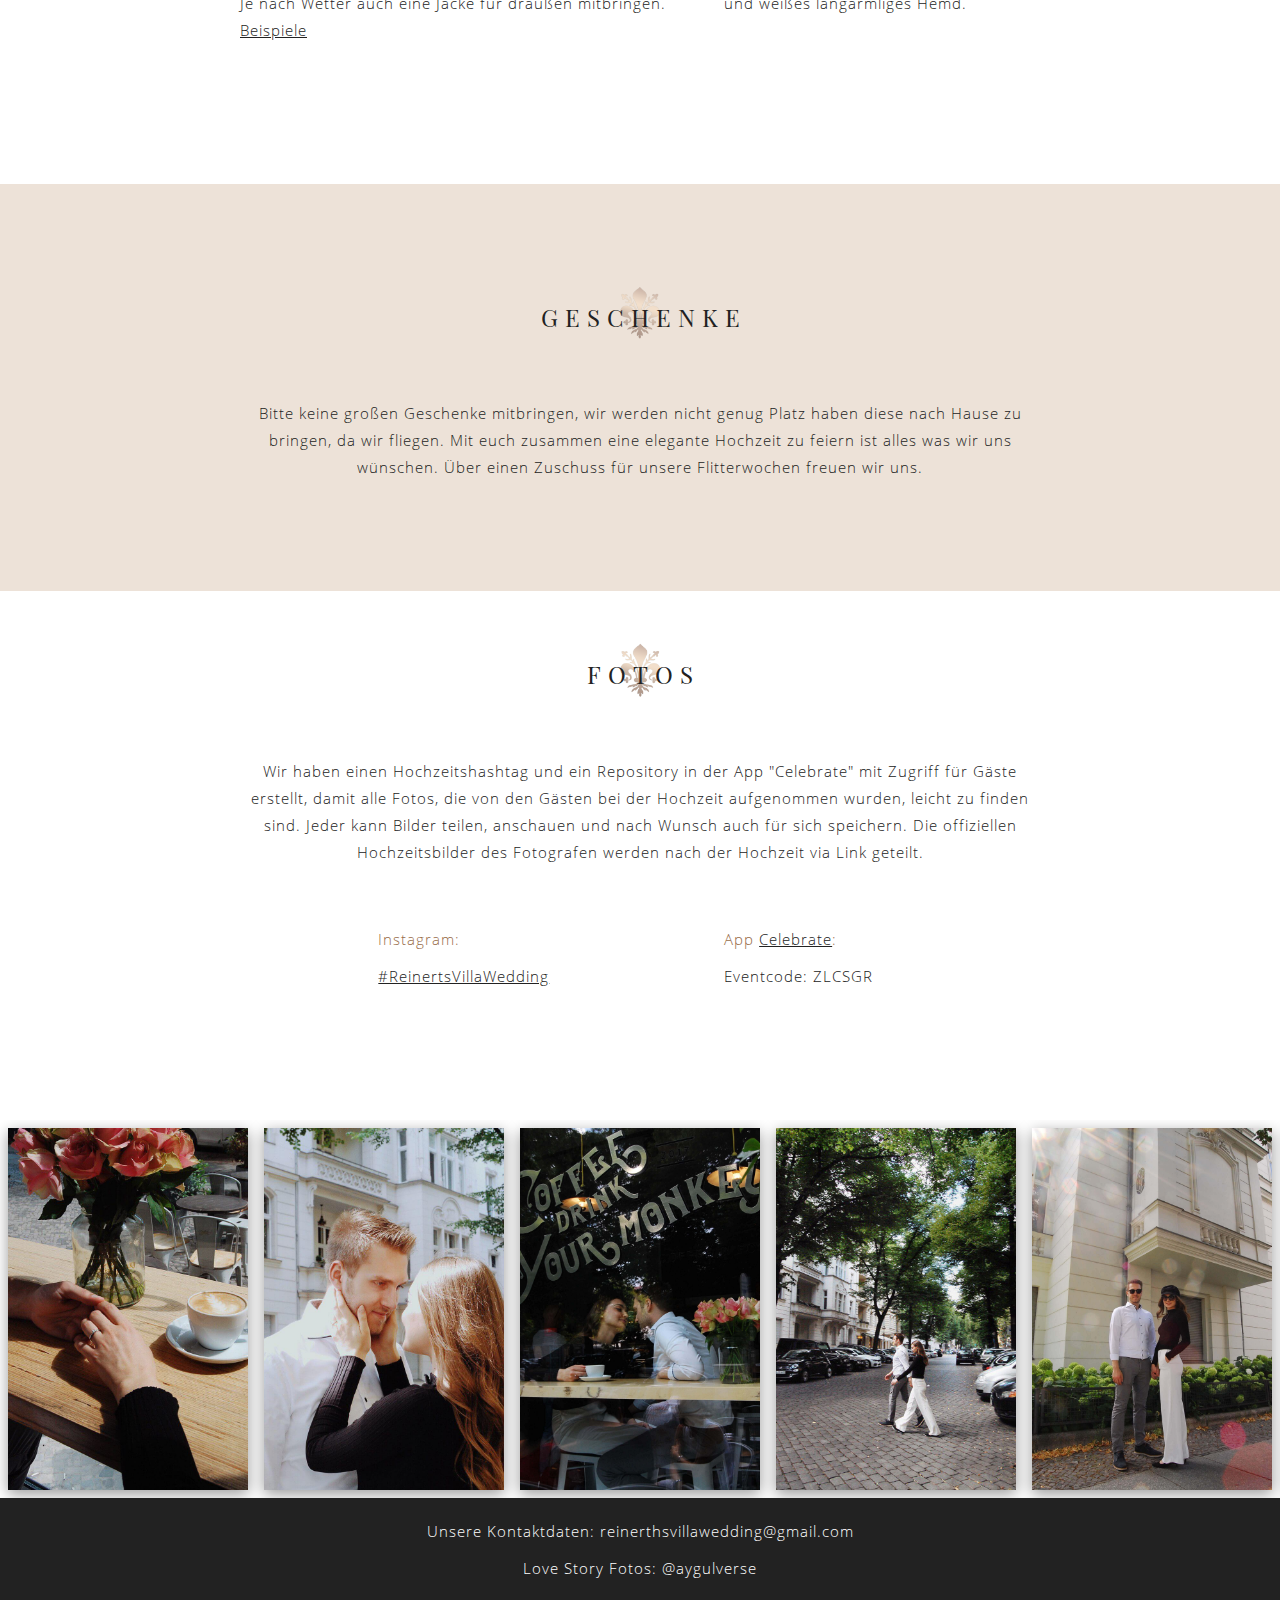
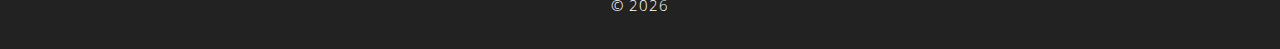
==== commit 6d54fa7c: "typo" ====
--- a/index.html
+++ b/index.html
@@ -153,7 +153,7 @@
                 </div>
             </div>
         </div>
-        <p class="centered-text">Mehr Informazion zum Tagesablauf und andere Neuichkeiten.</p> <br>
+        <p class="centered-text">Mehr Information zum Tagesablauf und andere Neuigkeiten.</p> <br>
         <!-- <a class="button" href="https://forms.gle/kJFqJzy8iTKJpLpSA" target="_blank"> -->
          <a class="button" href="news-1.html" target="_self">
             Lesen
@@ -219,7 +219,7 @@
     </div>
       <div class=" stay-text col-12 col-sm-5">
           <p>
-              Unten ist das Gäste Plan, fur die Gäste die in der Villa übernachten. Es gibt auch gute Übernachtungsmöglichkeiten in der Nähe wie z.B.
+              Unten ist die Zimmeraufteilung, für Gäste die in der Villa übernachten. Für Gäste die lieber eine eigene Unterkunft möchten gibt es auch gute Übernachtungsmöglichkeiten in der Nähe wie z.B.
               <a href="https://www.booking.com/hotel/it/la-locanda-del-cantiere.de.html?aid=304142;label=gen173nr-1DCAEoggI46AdIM1gEaDuIAQGYAQe4AQfIAQ3YAQPoAQGIAgGoAgO4Ap3rx_EFwAIB;sid=512cf9805348766d436c17f3341ae908;atlas_src=sr_iw_btn;checkin=2020-04-26;checkout=2020-04-27;dest_id=-119557;dest_type=city;dist=0;group_adults=2;group_children=0;highlighted_blocks=216375101_97139281_2_1_0;no_rooms=1;room1=A%2CA;sb_price_type=total;type=total;ucfs=1&" target="_blank">La Locanda del Cantiere</a>
 
           </p>
@@ -392,4 +392,4 @@
 
 </script>
 </body>
-</html>+</html>
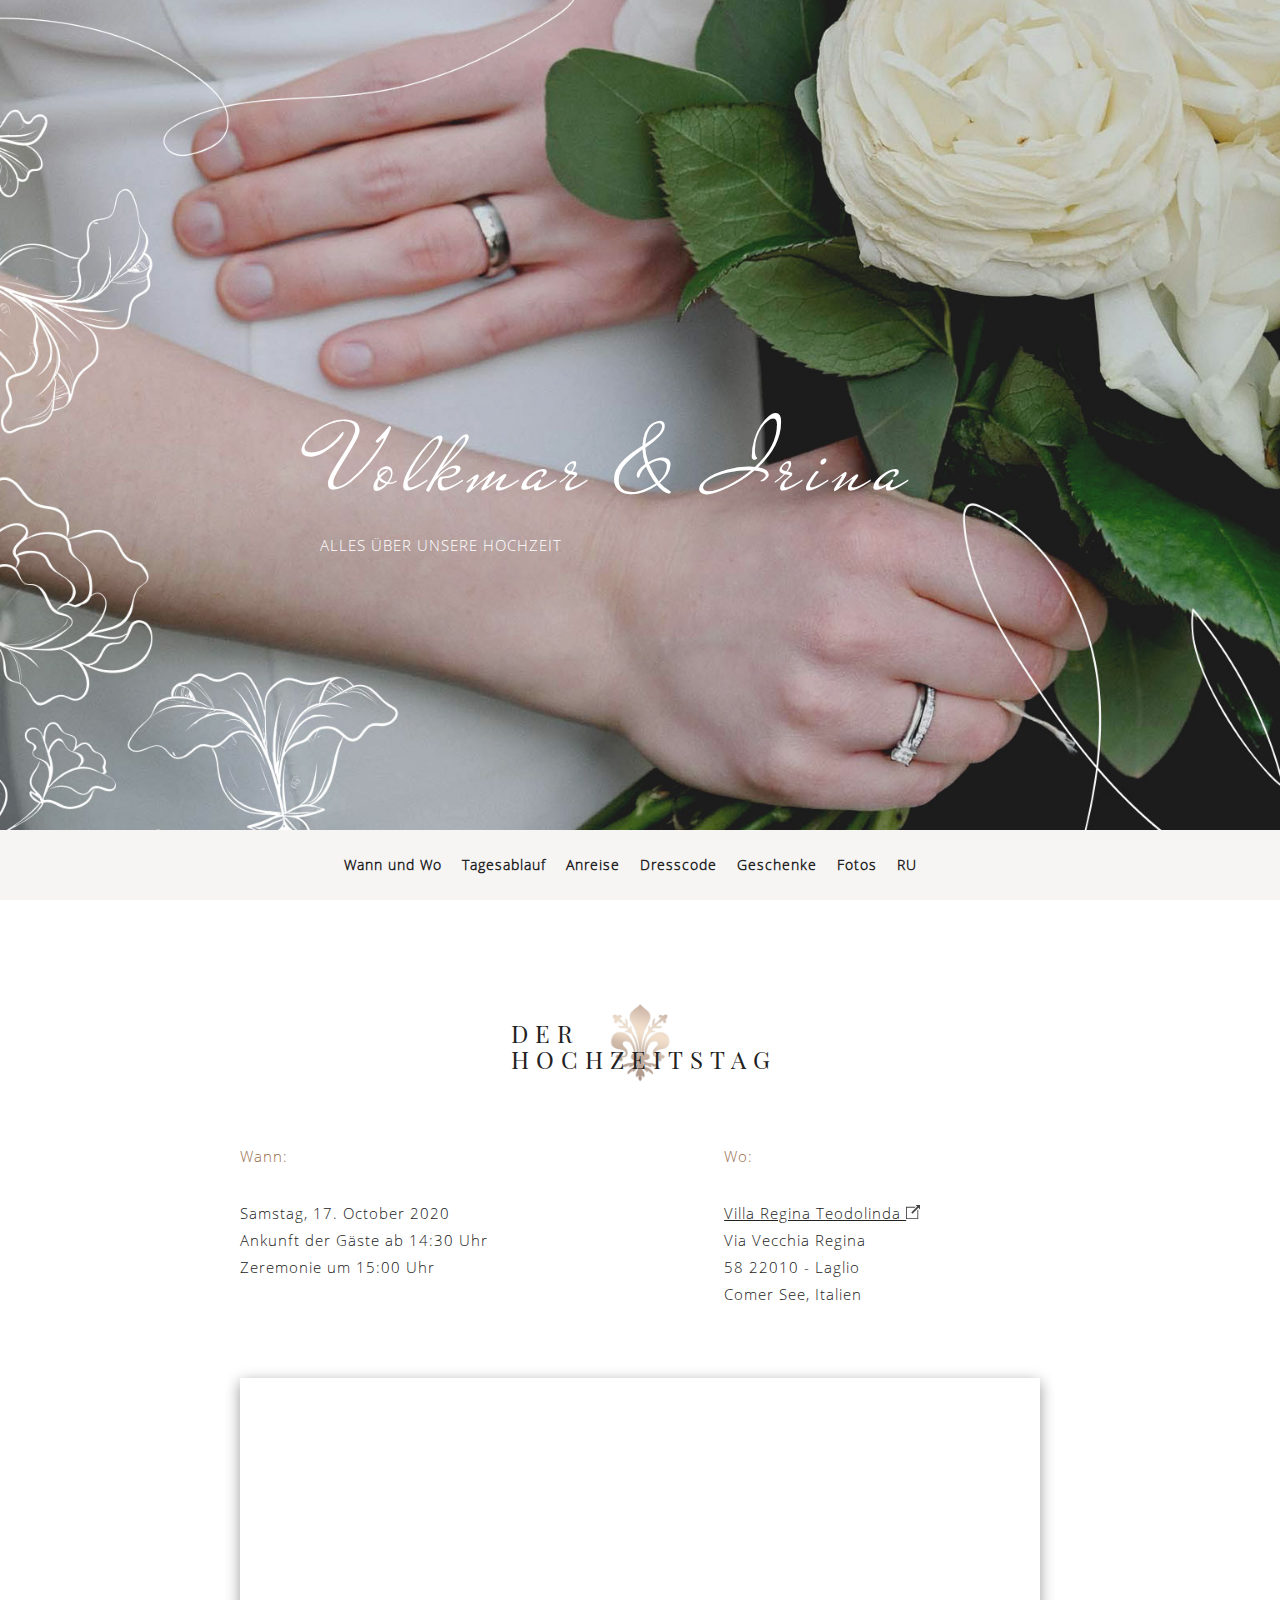
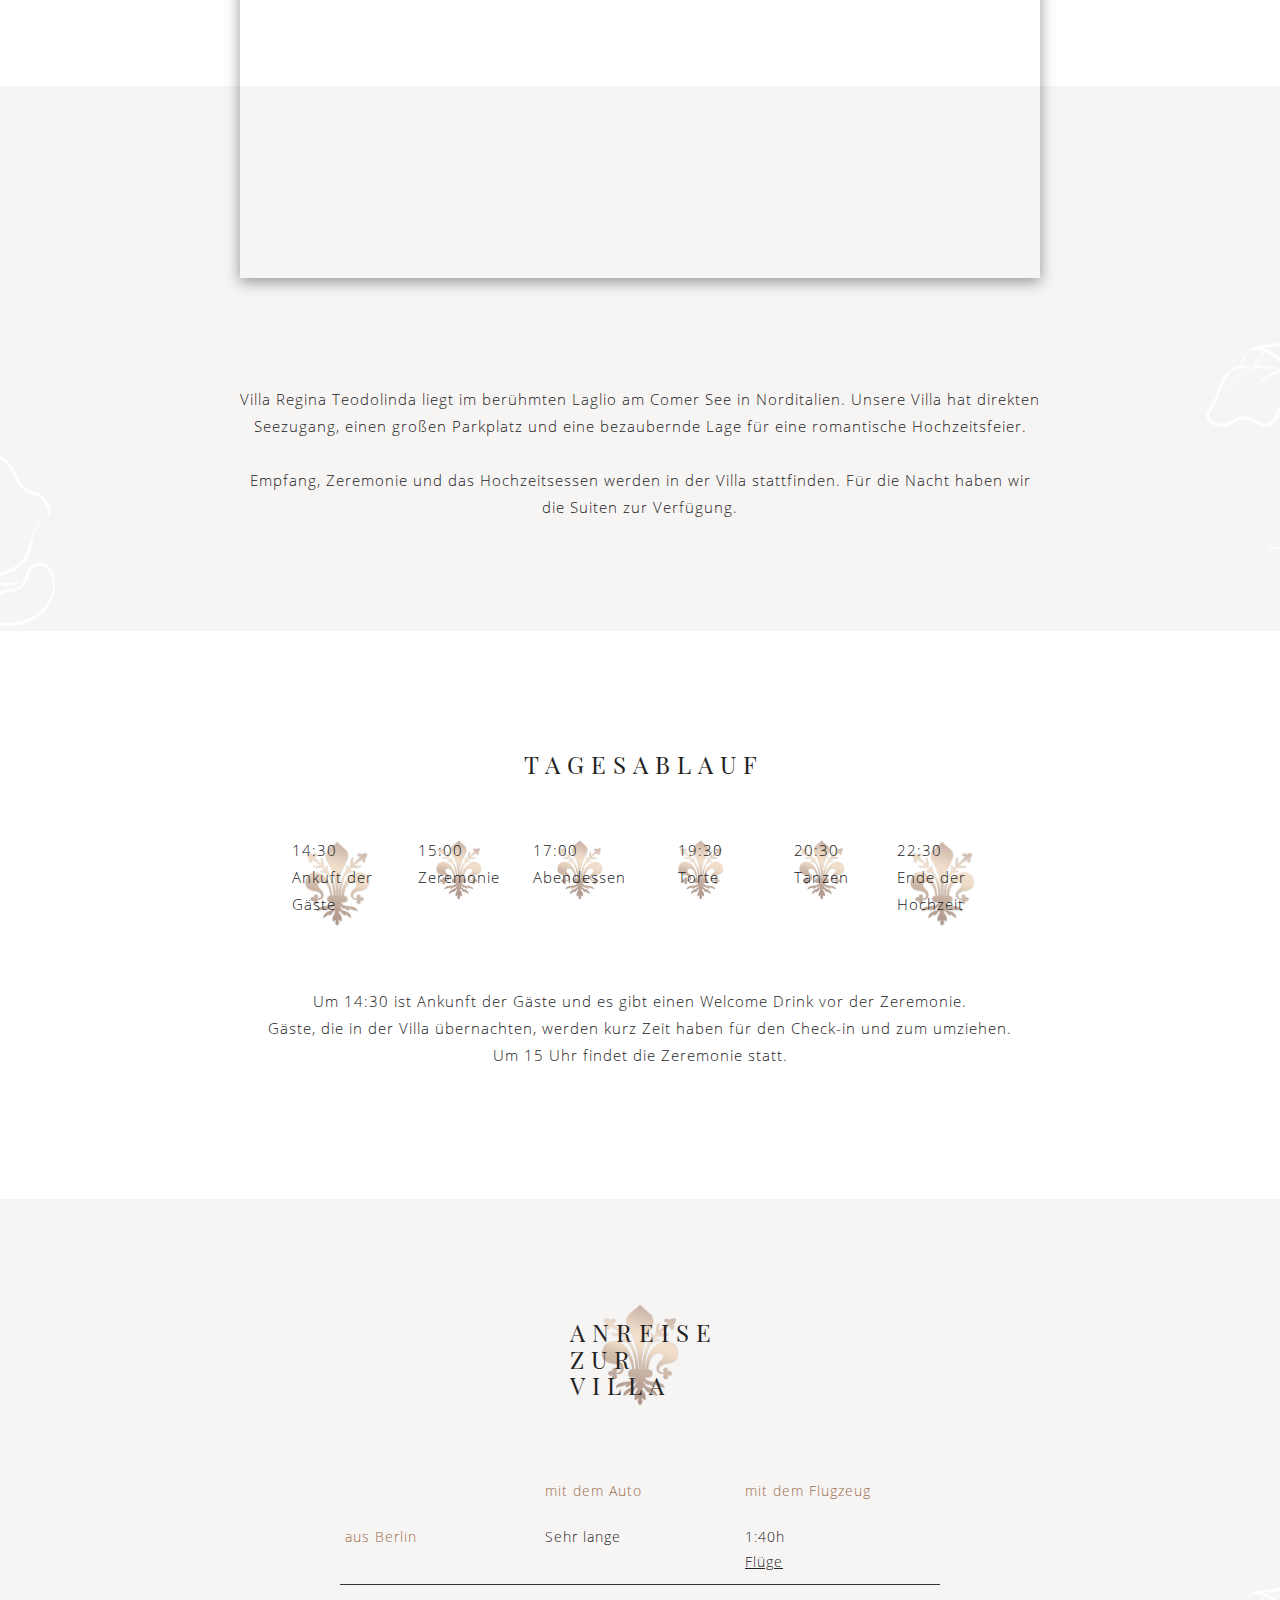
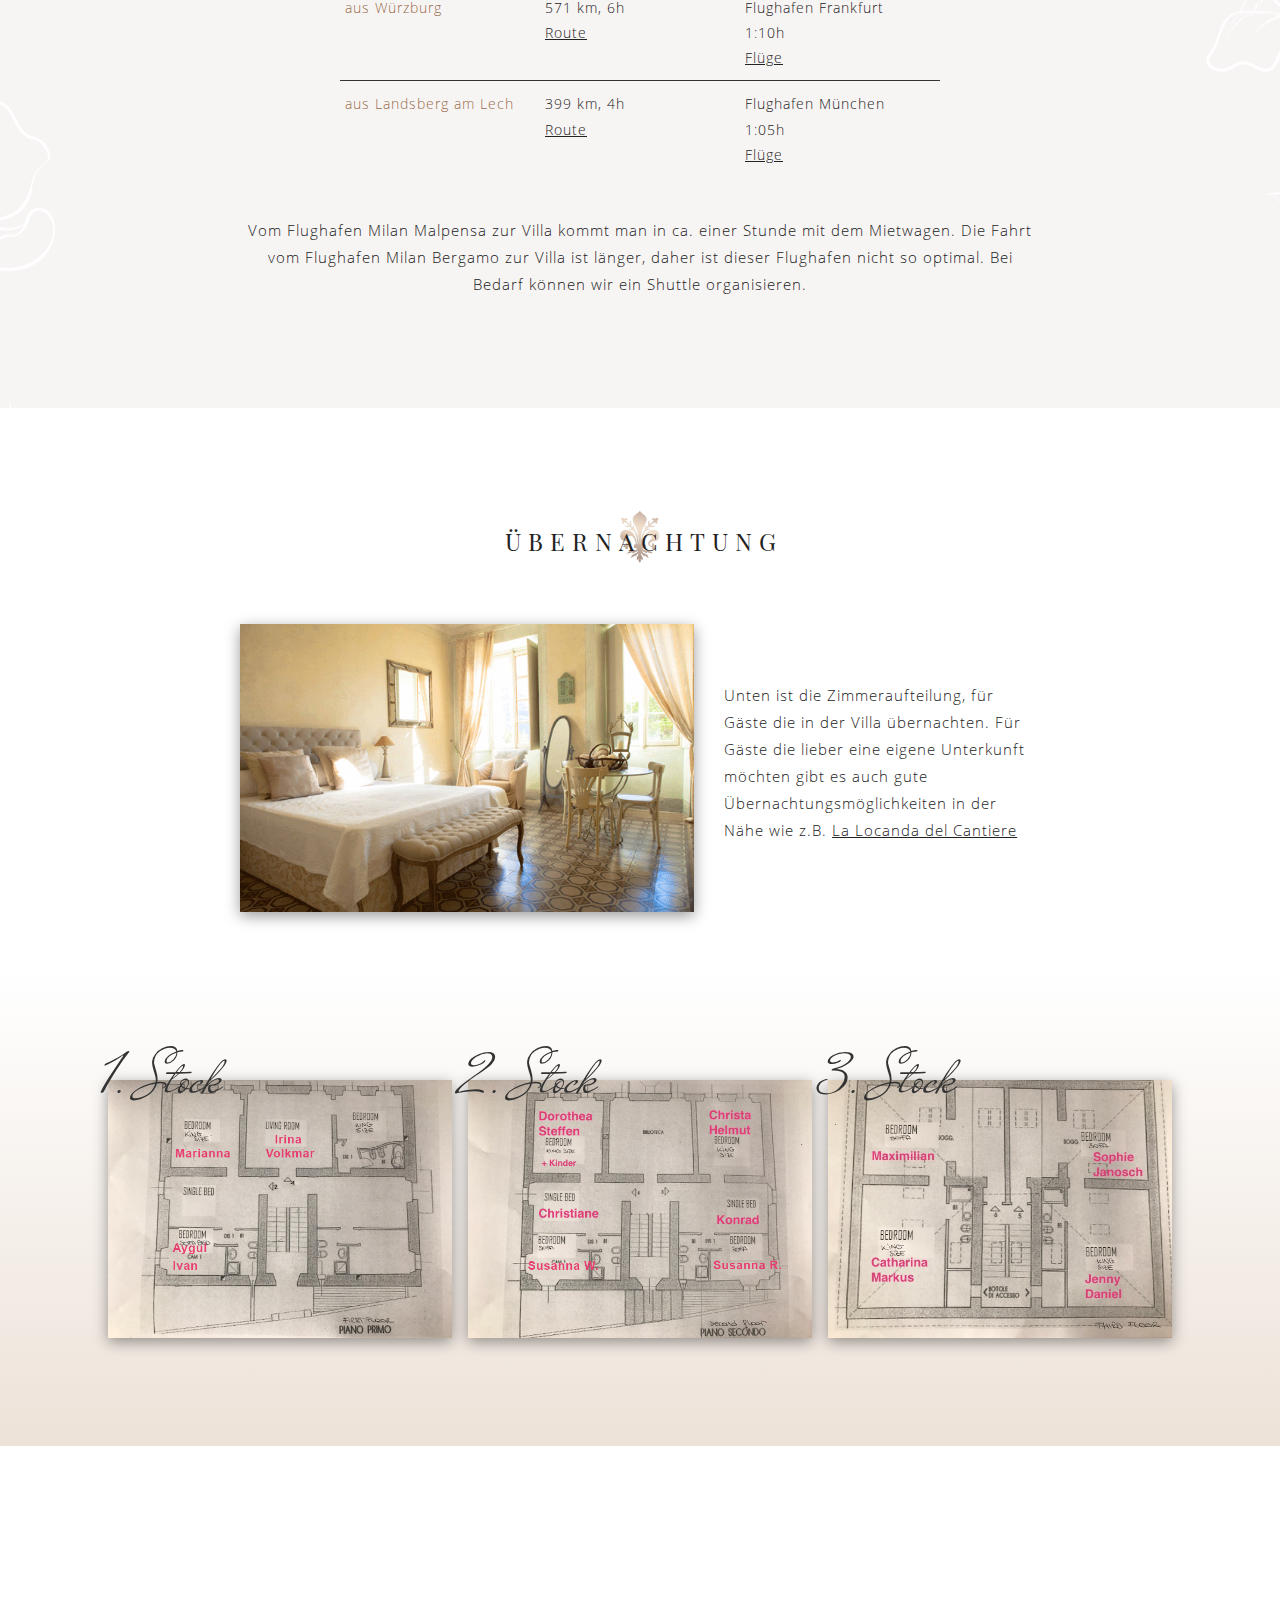
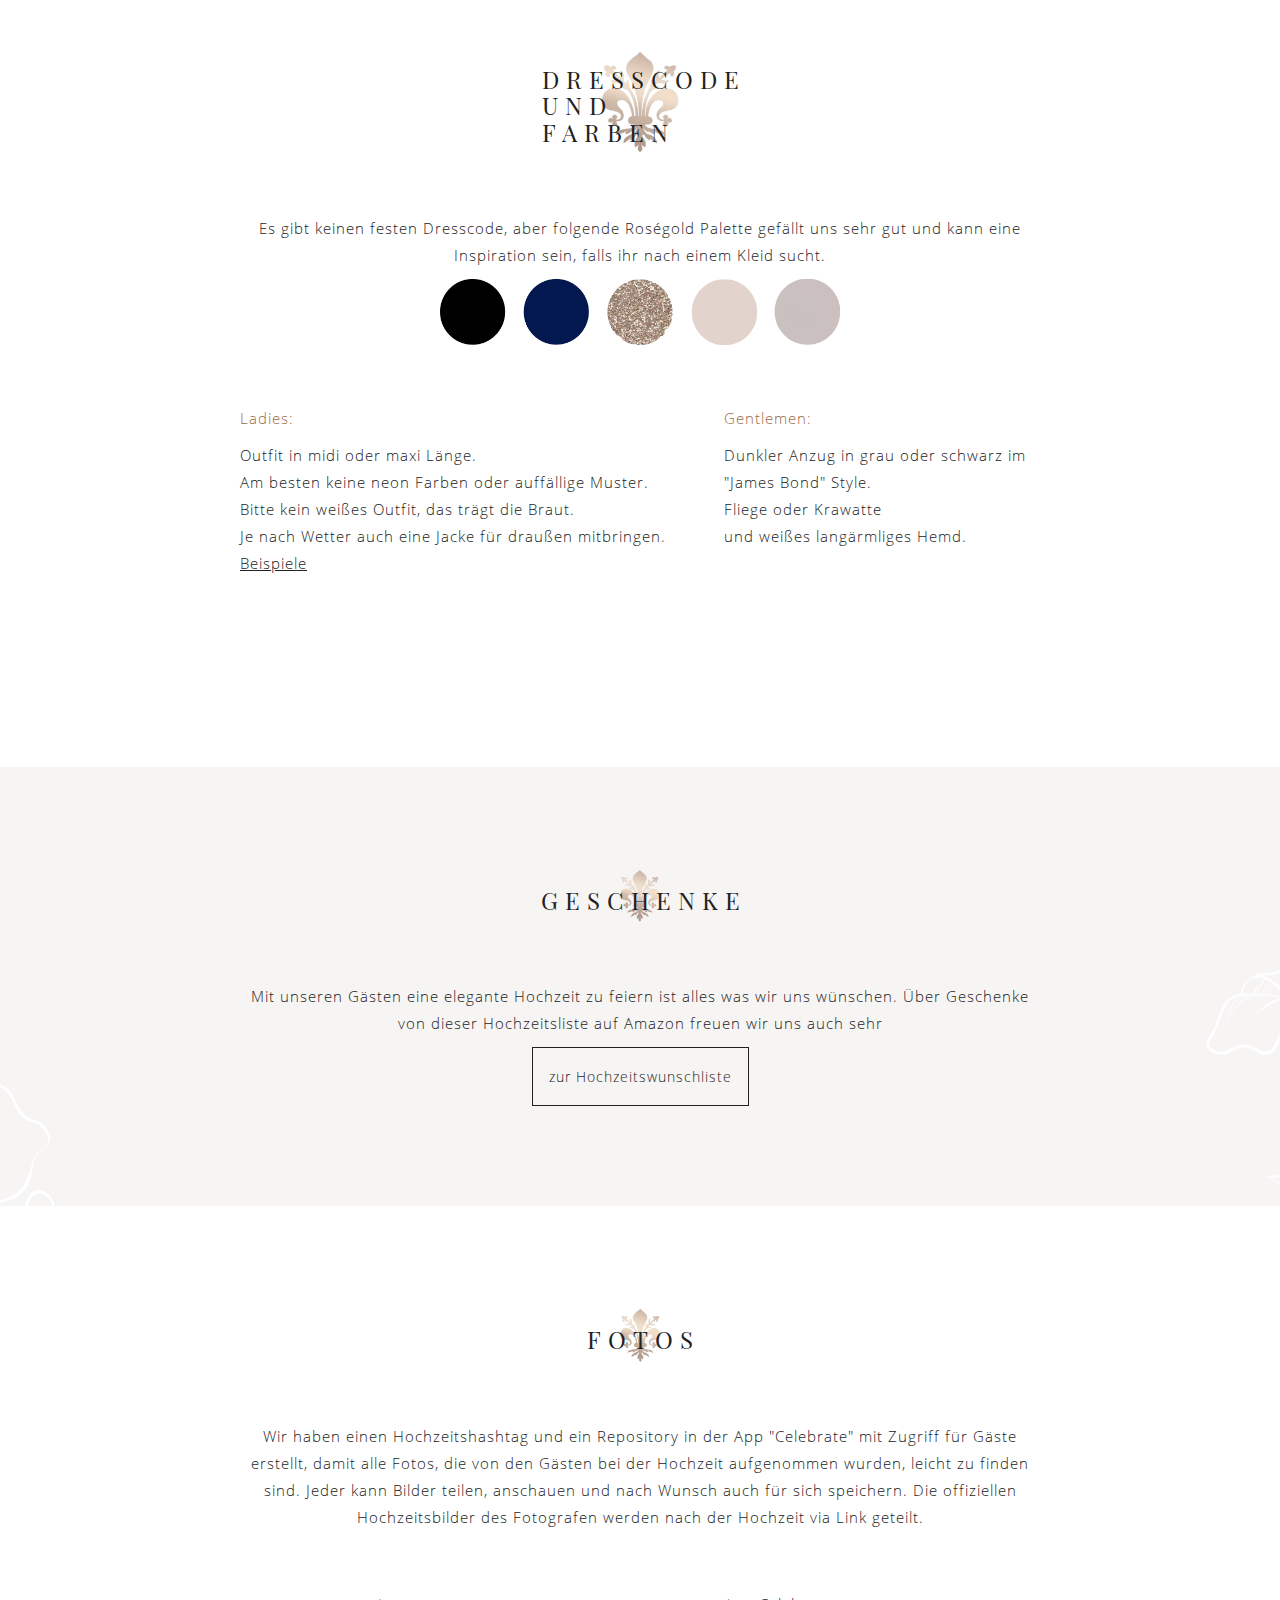
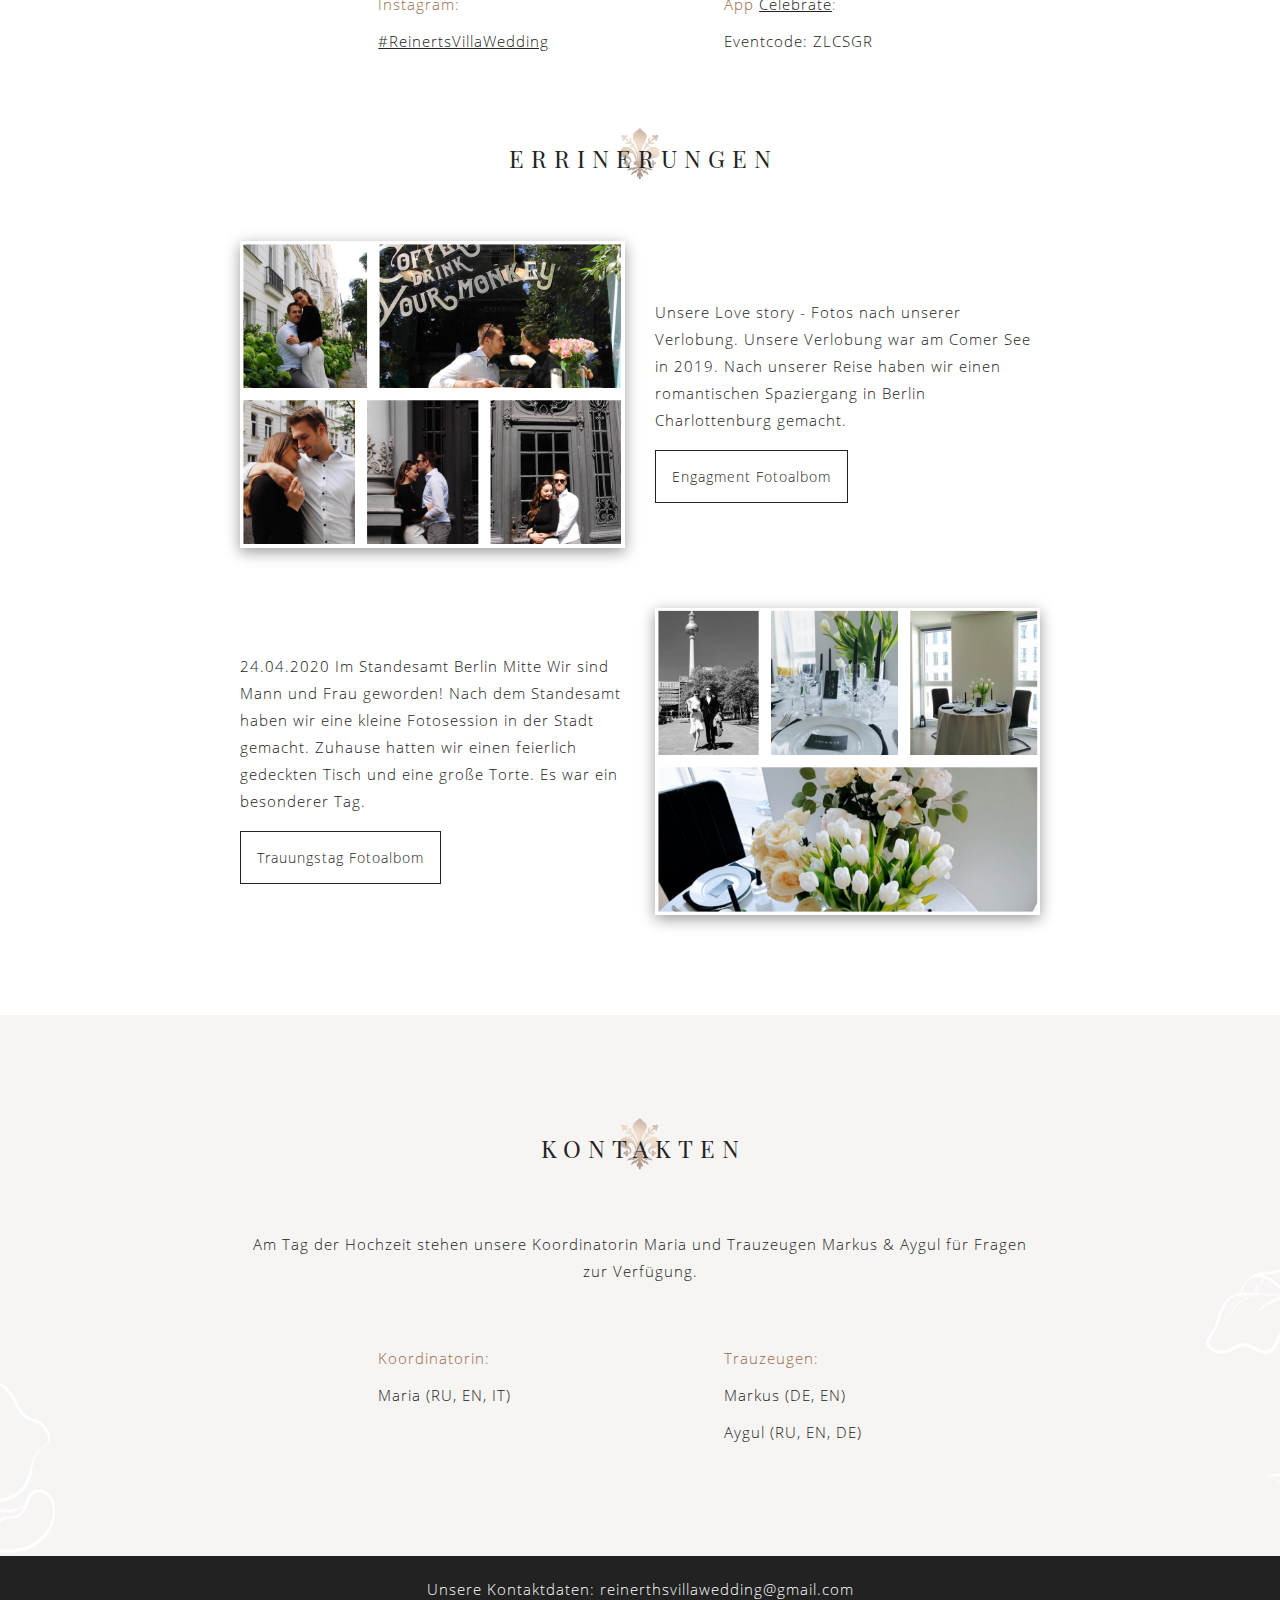
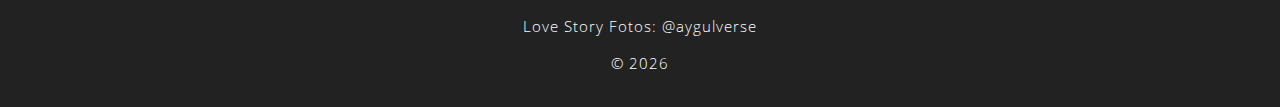
==== commit 3457215e: "Updated site July 2020" ====
--- a/index.html
+++ b/index.html
@@ -4,7 +4,7 @@
 	<meta charset="utf-8">
     <meta name="viewport" content="width=device-width, initial-scale=1">
     <meta name="robots" content="noindex">
-    
+
 	<title>Reinerths Villa Wedding</title>
 	<link rel="stylesheet" type="text/css" href="css/bootstrap.min.css">
 	<link rel="stylesheet" type="text/css" href="css/style.css">
@@ -23,6 +23,18 @@
   <div></div>
   <div></div>
   <div></div>
+</div>
+
+
+<div class="section hero flex alignItem-center">
+<div class="hero-text flex column justify-center">
+  <h1>Volkmar & Irina</h1>
+   <p>ALLES ÜBER UNSERE HOCHZEIT</p>
+  <!-- <a class="button" href="https://forms.gle/kJFqJzy8iTKJpLpSA" target="_blank"> -->
+  <!--<a class="button" href="news-1.html" target="_self">
+    Es gibt Neuigkeiten!
+  </a>-->
+</div>
 </div>
 
 <nav>
@@ -38,20 +50,6 @@
   <a href="russian.html">RU</a>
 </nav>
 
-
-
-<div class="section hero flex alignItem-center">
-<div class="hero-text flex column alignItem-center cenered">
-  <h1>Volkmar & Irina</h1>
-  <!-- <p>Heiraten</p> -->
-  <!-- <a class="button" href="https://forms.gle/kJFqJzy8iTKJpLpSA" target="_blank"> -->
-  <a class="button" href="news-1.html" target="_self">
-    Es gibt Neuigkeiten!
-  </a>
-</div>
-</div>
-
-
 <div id="wedding-day" class="section wedding-day white">
   <div class="wrap">
     <div class="logo flex justify-center mb-60">
@@ -62,7 +60,7 @@
         <div class="col-12 col-sm-7 cenered mb-mob-60">
             <p style="color: var(--creme-2)">Wann:</p><br>
             <p>
-                Sonntag, 26. April 2020<br>
+                Samstag, 17. October 2020<br>
                 Ankunft der Gäste ab 14:30 Uhr <br>
                 Zeremonie um 15:00 Uhr <br>
             </p>
@@ -71,7 +69,7 @@
         <div class="col-12 col-sm-5 cenered">
             <p style="color: var(--creme-2)">Wo:</p><br>
             <p>
-                <a href="http://www.villareginateodolinda.com/" target="_blank" style="text-decoration: underline;" > Villa Regina Teodolinda 
+                <a href="http://www.villareginateodolinda.com/" target="_blank" style="text-decoration: underline;" > Villa Regina Teodolinda
                 </a>
                 <svg version="1.1" xmlns="http://www.w3.org/2000/svg" xmlns:xlink="http://www.w3.org/1999/xlink" width="14" height="14" viewBox="0 0 16 16">
                 <path fill="#444444" d="M14 16v-11l-1 1v9h-12v-12h9l1-1h-11v14z"></path>
@@ -91,10 +89,10 @@
   <div class="wrap">
     <div class="image-wrap"></div>
     <p class="centered-text">
-      Villa Regina Teodolinda liegt im berühmten Laglio am Comer See in Norditalien. 
-      Unsere Villa hat direkten Seezugang, einen großen Parkplatz und eine bezaubernde Lage 
+      Villa Regina Teodolinda liegt im berühmten Laglio am Comer See in Norditalien.
+      Unsere Villa hat direkten Seezugang, einen großen Parkplatz und eine bezaubernde Lage
       für eine romantische Hochzeitsfeier. <br><br>
-      Empfang, Zeremonie und das Hochzeitsessen werden in der Villa stattfinden. 
+      Empfang, Zeremonie und das Hochzeitsessen werden in der Villa stattfinden.
       Für die Nacht haben wir die Suiten zur Verfügung.
     </p>
   </div>
@@ -153,11 +151,13 @@
                 </div>
             </div>
         </div>
-        <p class="centered-text">Mehr Information zum Tagesablauf und andere Neuigkeiten.</p> <br>
+        <p class="centered-text">Um 14:30 ist Ankunft der Gäste und es gibt einen Welcome Drink vor der Zeremonie.<br>
+				Gäste, die in der Villa übernachten, werden kurz Zeit haben für den Check-in und zum umziehen.</br>
+				Um 15 Uhr findet die Zeremonie statt.</p> <br>
         <!-- <a class="button" href="https://forms.gle/kJFqJzy8iTKJpLpSA" target="_blank"> -->
-         <a class="button" href="news-1.html" target="_self">
+         <!-- <a class="button" href="news-1.html" target="_self">
             Lesen
-        </a>
+        </a>-->
     </div>
 </div>
 
@@ -201,11 +201,11 @@
         </tr>
       </table>
       <br><br>
-      <p class="centered-text">Vom Flughafen Milan Malpensa zur Villa kommt man in ca. 
-      einer Stunde mit dem Mietwagen. 
+      <p class="centered-text">Vom Flughafen Milan Malpensa zur Villa kommt man in ca.
+      einer Stunde mit dem Mietwagen.
       Die Fahrt vom Flughafen Milan Bergamo zur Villa ist länger, daher ist dieser Flughafen nicht so optimal.
       Bei Bedarf können wir ein Shuttle organisieren. </p>
-      
+
   </div>
 </div>
 <div id="stay" class="section stay white">
@@ -251,15 +251,15 @@
           <h3>DRESSCODE<br>UND<br>FARBEN</h3>
       </div>
       <div class="centered-text  mb-60">
-        <p class="">Es gibt keinen festen Dresscode, aber folgende Roségold Palette gefällt uns sehr gut und 
+        <p class="">Es gibt keinen festen Dresscode, aber folgende Roségold Palette gefällt uns sehr gut und
         kann eine Inspiration sein, falls ihr nach einem Kleid sucht.</p>
-        <img src="img/dress.jpg" class="dresscode-colors"/>
+        <img src="img/dress2.png" class="dresscode-colors"/>
       </div>
       <div class="row mb-60">
         <div class="col-12 col-sm-7 cenered mb-mob-60">
           <p style="color: var(--creme-2)">Ladies:</p>
           <p> Outfit in midi oder maxi Länge. <br>
-          Am besten keine neon Farben oder auffällige Muster.<br/> 
+          Am besten keine neon Farben oder auffällige Muster.<br/>
           Bitte kein weißes Outfit, das trägt die Braut.<br>
           Je nach Wetter auch eine Jacke für draußen mitbringen.<br/>
           <a href="https://pin.it/k4i6u7qsbvn47k" target="_blank">Beispiele</a></p>
@@ -274,24 +274,29 @@
       </div>
   </div>
 </div>
+
 <div id="gifts" class="section gifts creme">
   <div class="wrap flex column alignItem-center">
   <div class=" logo flex justify-center mb-60">
     <h3>GESCHENKE</h3>
   </div>
   <p class="centered-text">
-      Bitte keine großen Geschenke mitbringen, wir werden nicht genug Platz haben diese nach Hause zu bringen, da wir fliegen.
-      Mit euch zusammen eine elegante Hochzeit zu feiern ist alles was wir uns wünschen. Über einen Zuschuss für unsere Flitterwochen freuen wir uns.
+      Mit unseren Gästen eine elegante Hochzeit zu feiern ist alles was wir uns wünschen. Über Geschenke von dieser Hochzeitsliste auf Amazon freuen wir uns auch sehr
   </p>
-  </div>
-</div>
+	<a class="button" href="https://www.amazon.de/wedding/share/reinerthsvillawedding" target="_blank">
+		 zur Hochzeitswunschliste
+ </a>
+
+  </div>
+</div>
+
 <div id="photo" class="section photo white">
   <div class="wrap">
       <div class="logo flex justify-center mb-60">
         <h3>FOTOS</h3>
       </div>
       <p class="centered-text mb-60">
-        Wir haben einen Hochzeitshashtag und ein Repository in der App "Celebrate" mit Zugriff für Gäste erstellt, damit alle Fotos, die von den Gästen bei der Hochzeit aufgenommen wurden, leicht zu finden sind. Jeder kann Bilder teilen, anschauen und nach Wunsch auch für sich speichern. 
+        Wir haben einen Hochzeitshashtag und ein Repository in der App "Celebrate" mit Zugriff für Gäste erstellt, damit alle Fotos, die von den Gästen bei der Hochzeit aufgenommen wurden, leicht zu finden sind. Jeder kann Bilder teilen, anschauen und nach Wunsch auch für sich speichern.
         Die offiziellen Hochzeitsbilder des Fotografen werden nach der Hochzeit via Link geteilt.
       </p>
       <div class="row mb-60">
@@ -308,10 +313,56 @@
           </p>
         </div>
       </div>
-      <img/>
-  </div>
-</div>
-<div id="galery" class="section">
+			<div class="logo flex justify-center mb-60">
+        <h3>ERRINERUNGEN</h3>
+      </div>
+			<div class="stay">
+			<div class="wrap flex column alignItem-center">
+			<div class="row flex alignItem-center mob-column mb-60">
+				<div class="col-12 col-sm-7">
+					<img src="img/image114.png" alt="Engagment"/>
+				</div>
+					<div class=" stay-text col-12 col-sm-7">
+							<p>
+									Unsere Love story - Fotos nach unserer Verlobung.
+									Unsere Verlobung war am Comer See in 2019.
+									Nach unserer Reise haben wir einen romantischen
+									Spaziergang in Berlin Charlottenburg gemacht.
+							</p>
+							<br>
+							<a class="button" href="https://engagment.carrd.co" target="_blank">
+								Engagment Fotoalbom
+						 </a>
+					</div>
+				</div>
+				<div class="row flex alignItem-center mob-column mb-60">
+						<div class=" stay-text col-12 col-sm-7">
+								<p>
+									24.04.2020 Im Standesamt Berlin Mitte
+         					Wir sind Mann und Frau geworden! Nach dem Standesamt haben wir eine kleine
+          				Fotosession in der Stadt gemacht. Zuhause hatten wir einen feierlich gedeckten Tisch und eine große Torte.
+          				Es war ein besonderer Tag.
+								</p>
+								<br>
+								<a class="button" href="https://standesamt.carrd.co" target="_blank">
+									Trauungstag Fotoalbom
+							 </a>
+						</div>
+						<div class="col-12 col-sm-7">
+							<img src="img/standesamt.png" alt="Engagment"/>
+						</div>
+				</div>
+			</div>
+			</div>
+  </div>
+</div>
+
+
+
+
+
+
+<!-- <div id="galery" class="section">
 <div class="galery flex alignItem-center">
 
     <a href="img/image10.jpg" data-lightbox="image-1"><img id="campic" src="img/image10.jpg"/></a>
@@ -334,13 +385,38 @@
     <a href="img/image18.jpg" data-lightbox="image-1" class=""><img src="img/image18.jpg"/></a>
     <a href="img/image19.jpg" data-lightbox="image-1" class=""><img src="img/image19.jpg"/></a>
   </div>
-</div>
-
+</div> -->
+<div id="photo" class="section photo creme">
+  <div class="wrap">
+      <div class="logo flex justify-center mb-60">
+        <h3>KONTAKTEN</h3>
+      </div>
+      <p class="centered-text mb-60">
+        Am Tag der Hochzeit stehen unsere Koordinatorin Maria und Trauzeugen Markus & Aygul für Fragen zur Verfügung.
+      </p>
+      <div class="row mb-60">
+        <div class="col-12 col-sm-5 col-sm-offset-2 mb-mob-60">
+          <p style="color: var(--creme-2)">Koordinatorin:</p>
+          <p>Maria (RU, EN, IT)</p>
+          </div>
+          <!-- <div class="col-12 col-sm-4">
+            <img src="img/dress.jpg" />
+          </div> -->
+          <div class="col-12 col-sm-5">
+          <p style="color: var(--creme-2)">Trauzeugen:</p>
+          <p>Markus (DE, EN)</p>
+					<p>Aygul (RU, EN, DE)</p>
+          </p>
+        </div>
+      </div>
+
+  </div>
+</div>
 
 <footer class="flex column justify-center alignItem-center cenered">
   <p>Unsere Kontaktdaten: reinerthsvillawedding@gmail.com</p>
   <p>Love Story Fotos: @aygulverse</p>
-  <p>© <script>document.write( new Date().getFullYear() );</script></p>
+  <p>© <script>document.write( new Date().getFullYear());</script></p>
 </footer>
 
 
@@ -364,7 +440,7 @@
             $('#navigation > ul > li > a[href=#' + id + ']').addClass('active');
         }
     });
-    
+
 });
 
 $(document).on('click', 'a[href^="#"]', function (event) {
--- a/css/style.css
+++ b/css/style.css
@@ -5,6 +5,7 @@
     --black: #222;
     --white: #fff;
     --creme: #EDE2D8;
+    --gray: #f7f4f4;
     --creme-2: #976C49;
 }
 
@@ -36,6 +37,11 @@
   margin-top: 150px;
   font-size: 100px;
 }
+
+h2 {
+  font-family: 'Mr';
+  color: var(--black);
+}
 h3 {
   font-family: 'Playfair';
   display: block;
@@ -62,25 +68,25 @@
 }
 
 nav {
-  position: fixed;
+  position: sticky;
   display: flex;
   justify-content: center;
+  align-items: center;
   z-index: 10;
-  padding: 5px 0px;
+  padding: 10px 0px;
+  min-height: 70px;
   top: 0px;
   width: 100%;
-  left: 50%;
-  transform: translateX(-50%);
-  background-color: rgba(255,255,255,0.7);
+  background-color: var(--gray);
   -webkit-backdrop-filter: blur(2px);
-  backdrop-filter: blur(2px); 
+  backdrop-filter: blur(2px);
 }
 nav a {
   display: block;
-  line-height: 2;
-  font-size: 12px;
+  font-size: 14px;
   margin-right: 20px;
   font-weight: 600;
+  height: 100%;
 }
 
 a:hover {
@@ -122,25 +128,26 @@
 
 .hero{
   width: 100vw;
-  height: 80vh;
-  background-image: url(../img/3.jpg);
-  background-position: center;
+  height: calc(100vh - 70px);
+  background-image: url(../img/Cover2.jpg);
+  background-position: bottom;
   background-size: cover;
   background-attachment: fixed;
   background-repeat: no-repeat;
 }
 
+
 .hero-text{
-  width: 100%;
+  width: 50%;
+  margin: 0 auto;
 }
 .hero-text h1, .hero-text p{
 color: var(--white) !important;
-text-shadow: 0px 0px 4px rgba(0, 0, 0, 0.75);
 }
 .hero-text .button{
   background-color: rgba(255,255,255,0.7);
   -webkit-backdrop-filter: blur(2px);
-  backdrop-filter: blur(2px); 
+  backdrop-filter: blur(2px);
   border: 1px solid transparent;
 }
 
@@ -148,7 +155,9 @@
 .creme {
   width: 100vw;
   padding: 100px 0px;
-  background-color: var(--creme);
+  background-color: var(--gray);
+  background-image: url(../img/Flower_white.png);
+  background-position: center;
 }
 
 .creme-gradient{
@@ -159,7 +168,7 @@
 
 .white {
   width: 100vw;
-  padding: 50px 0px;
+  padding: 100px 0px;
   background-color: var(--white) ;
 }
 
@@ -176,7 +185,7 @@
 }
 
 .wedding-day{
-  padding-bottom: 250px;
+  padding-bottom: 308px;
 }
 .about-villa{
   position: relative;
@@ -186,8 +195,8 @@
   width: calc(100% - 40px);
   max-width: 800px;
   height: 500px;
-  top: -250px;
-  background-image: url("../img/villa1.jpg");
+  top: -308px;
+  background-image: url("../img/villa3.png");
   background-position: center;
   background-size: 100%;
   background-size: cover;
@@ -281,8 +290,8 @@
   padding-bottom: 40px !important ;
 }
 
-.rsvp p {   
-    font-family: 'OpenSans-Light';    
+.rsvp p {
+    font-family: 'OpenSans-Light';
 }
 table{
   width: 600px;
@@ -381,6 +390,7 @@
   nav.active{
     display: block;
     transform: none;
+    position: fixed;
     top: 0;
     left: 0;
     box-shadow: 0px 4px 14px rgb(0,0,0, 0.5);
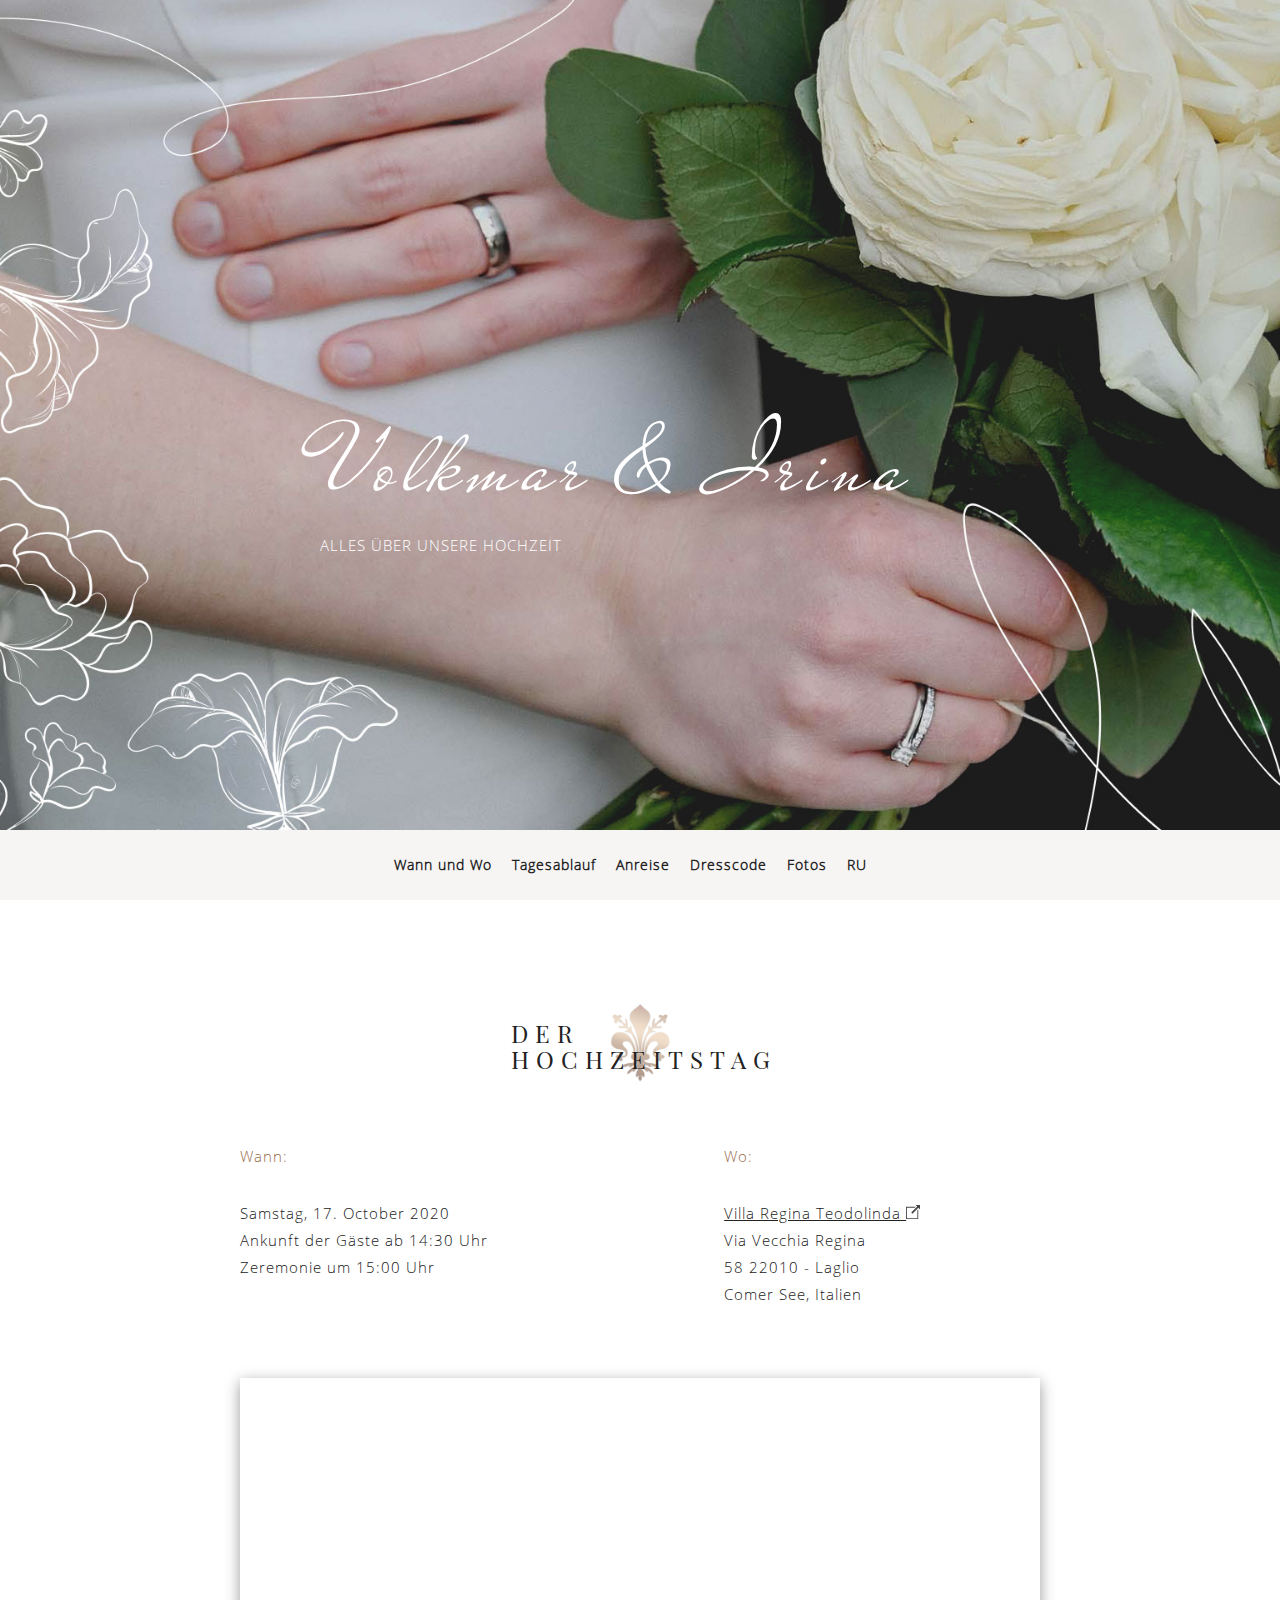
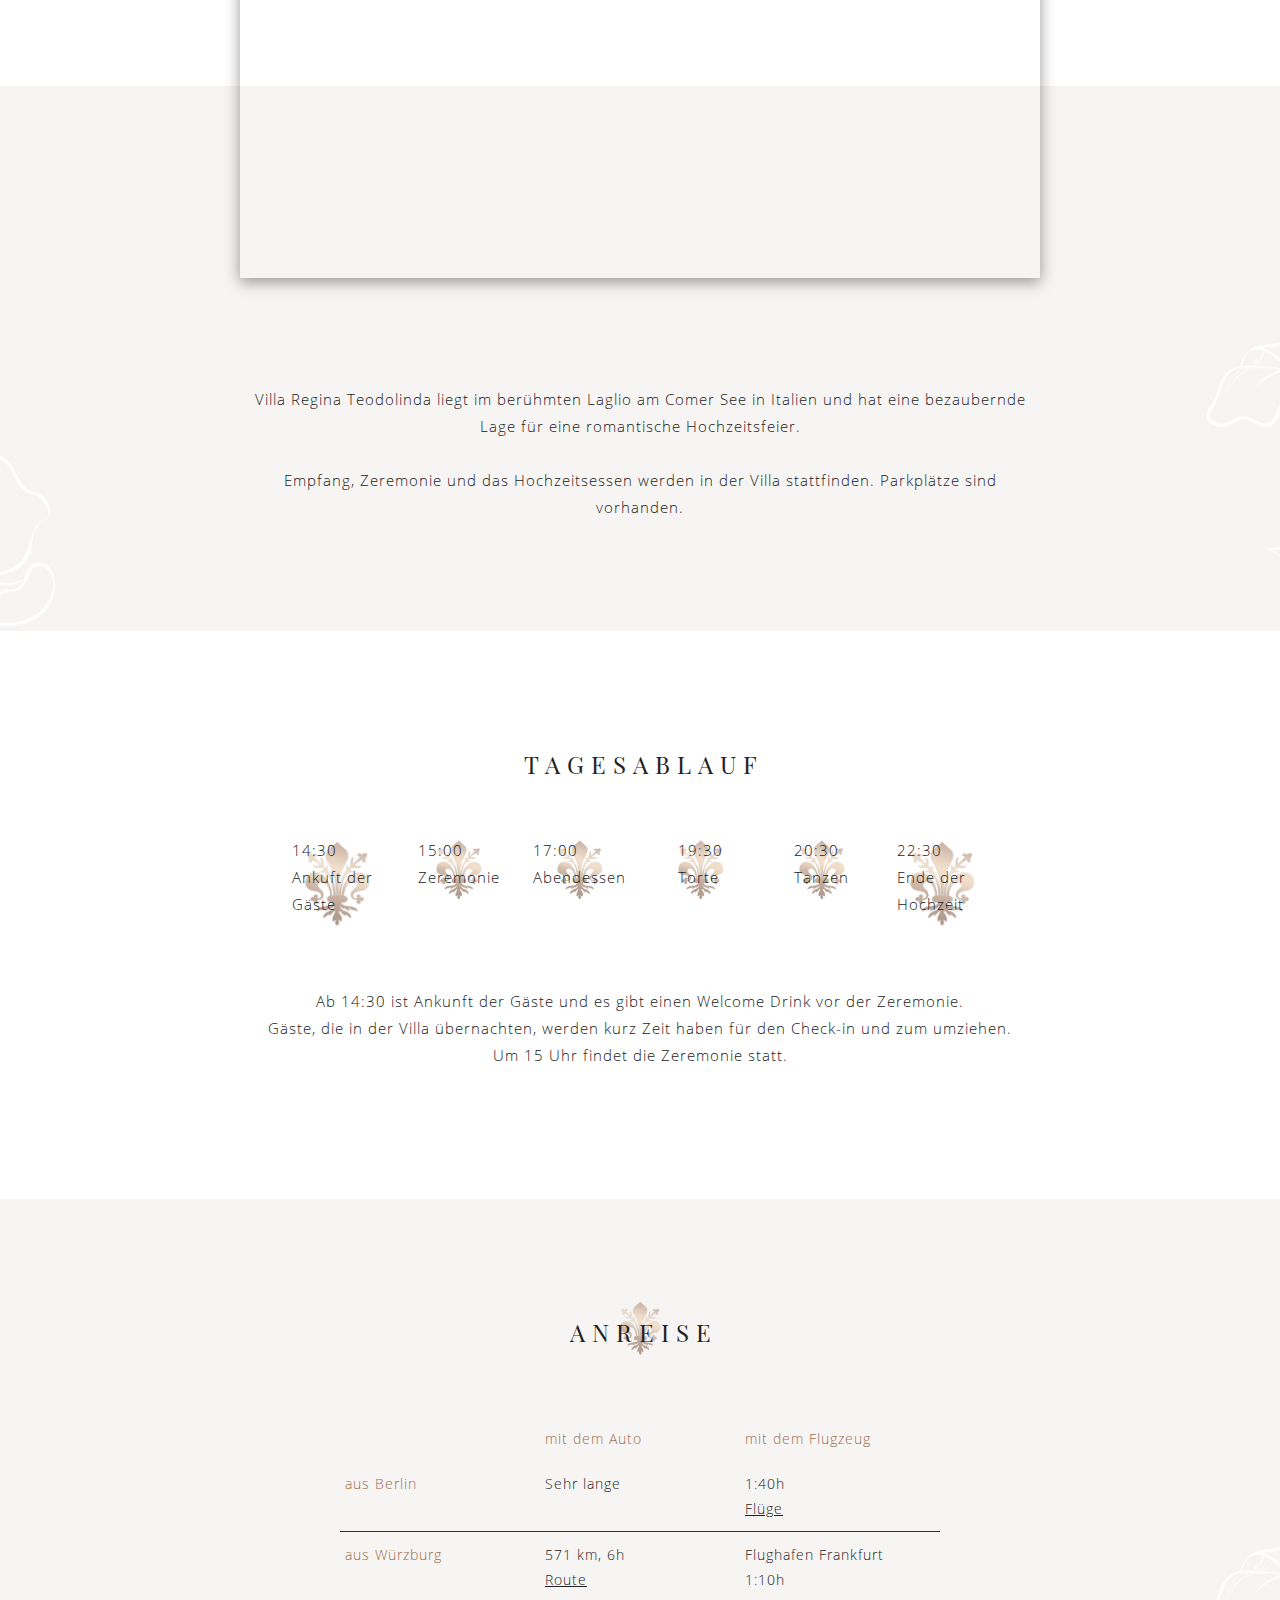
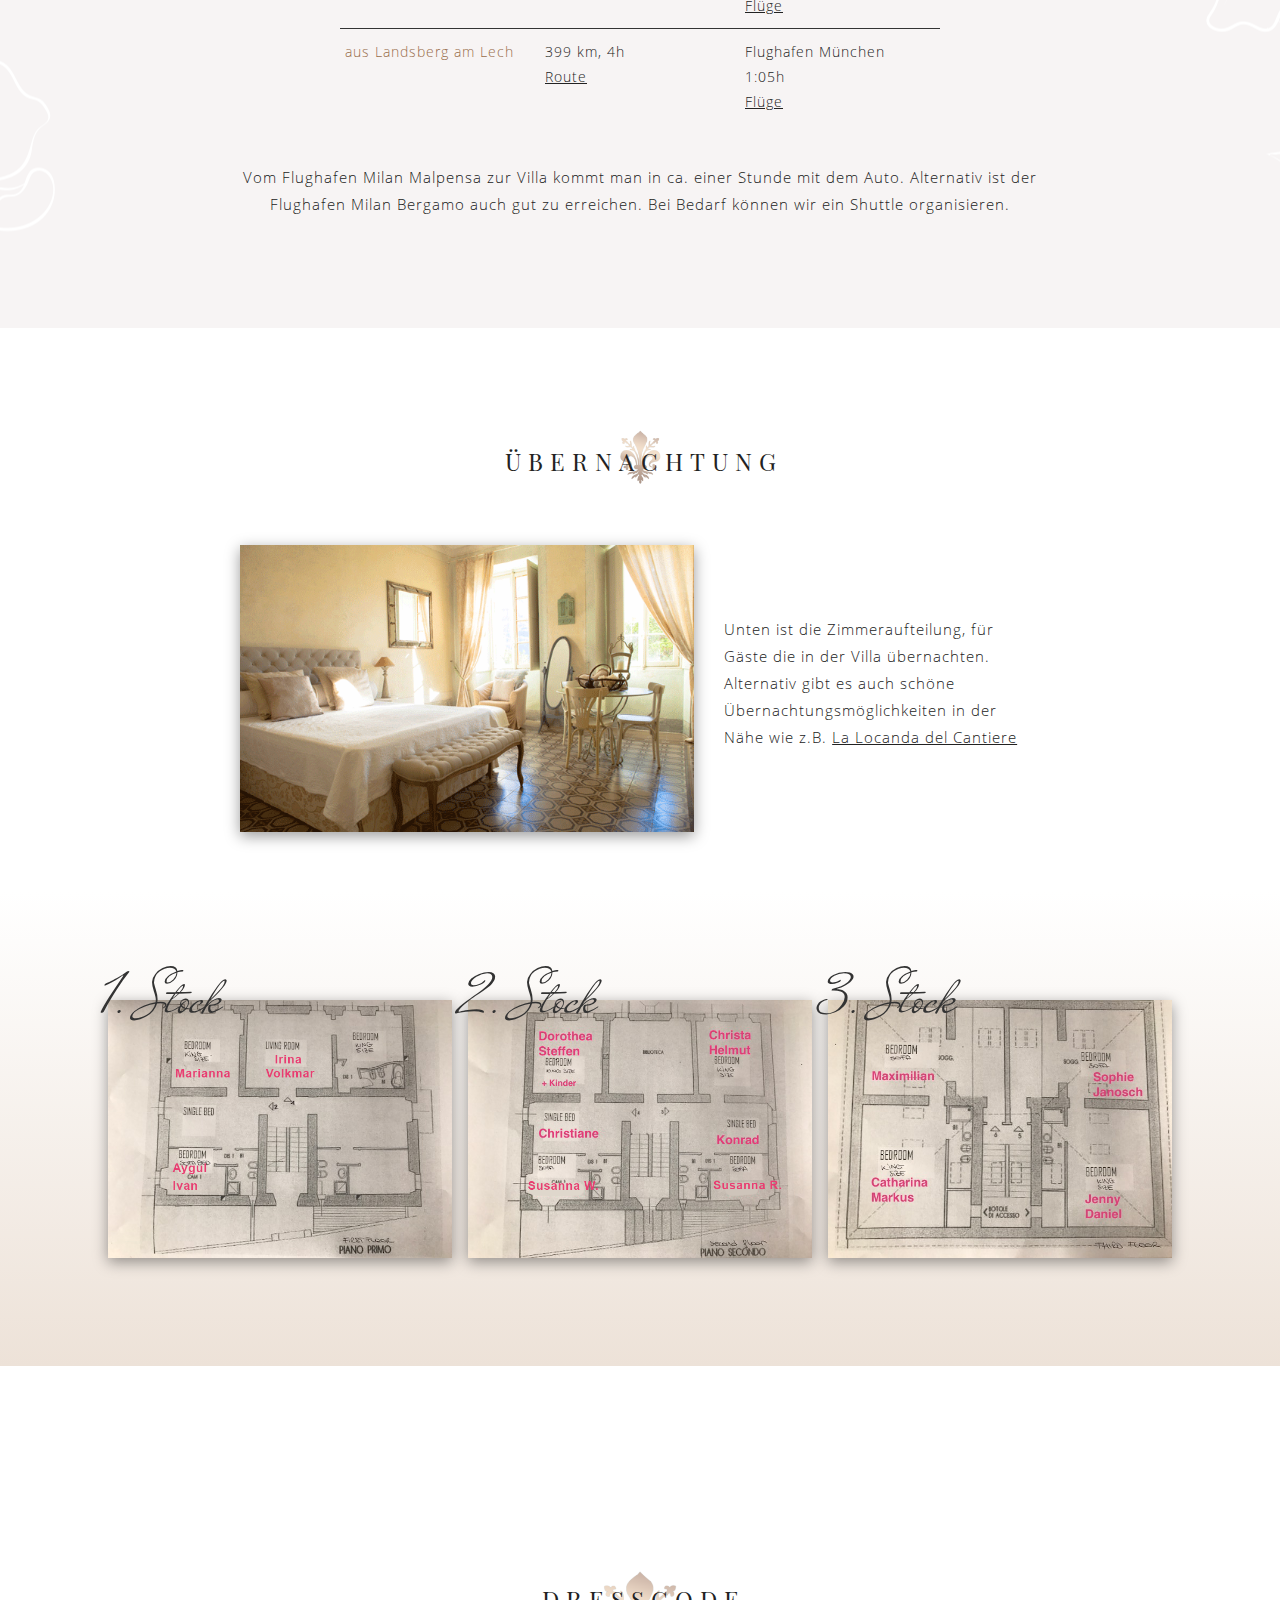
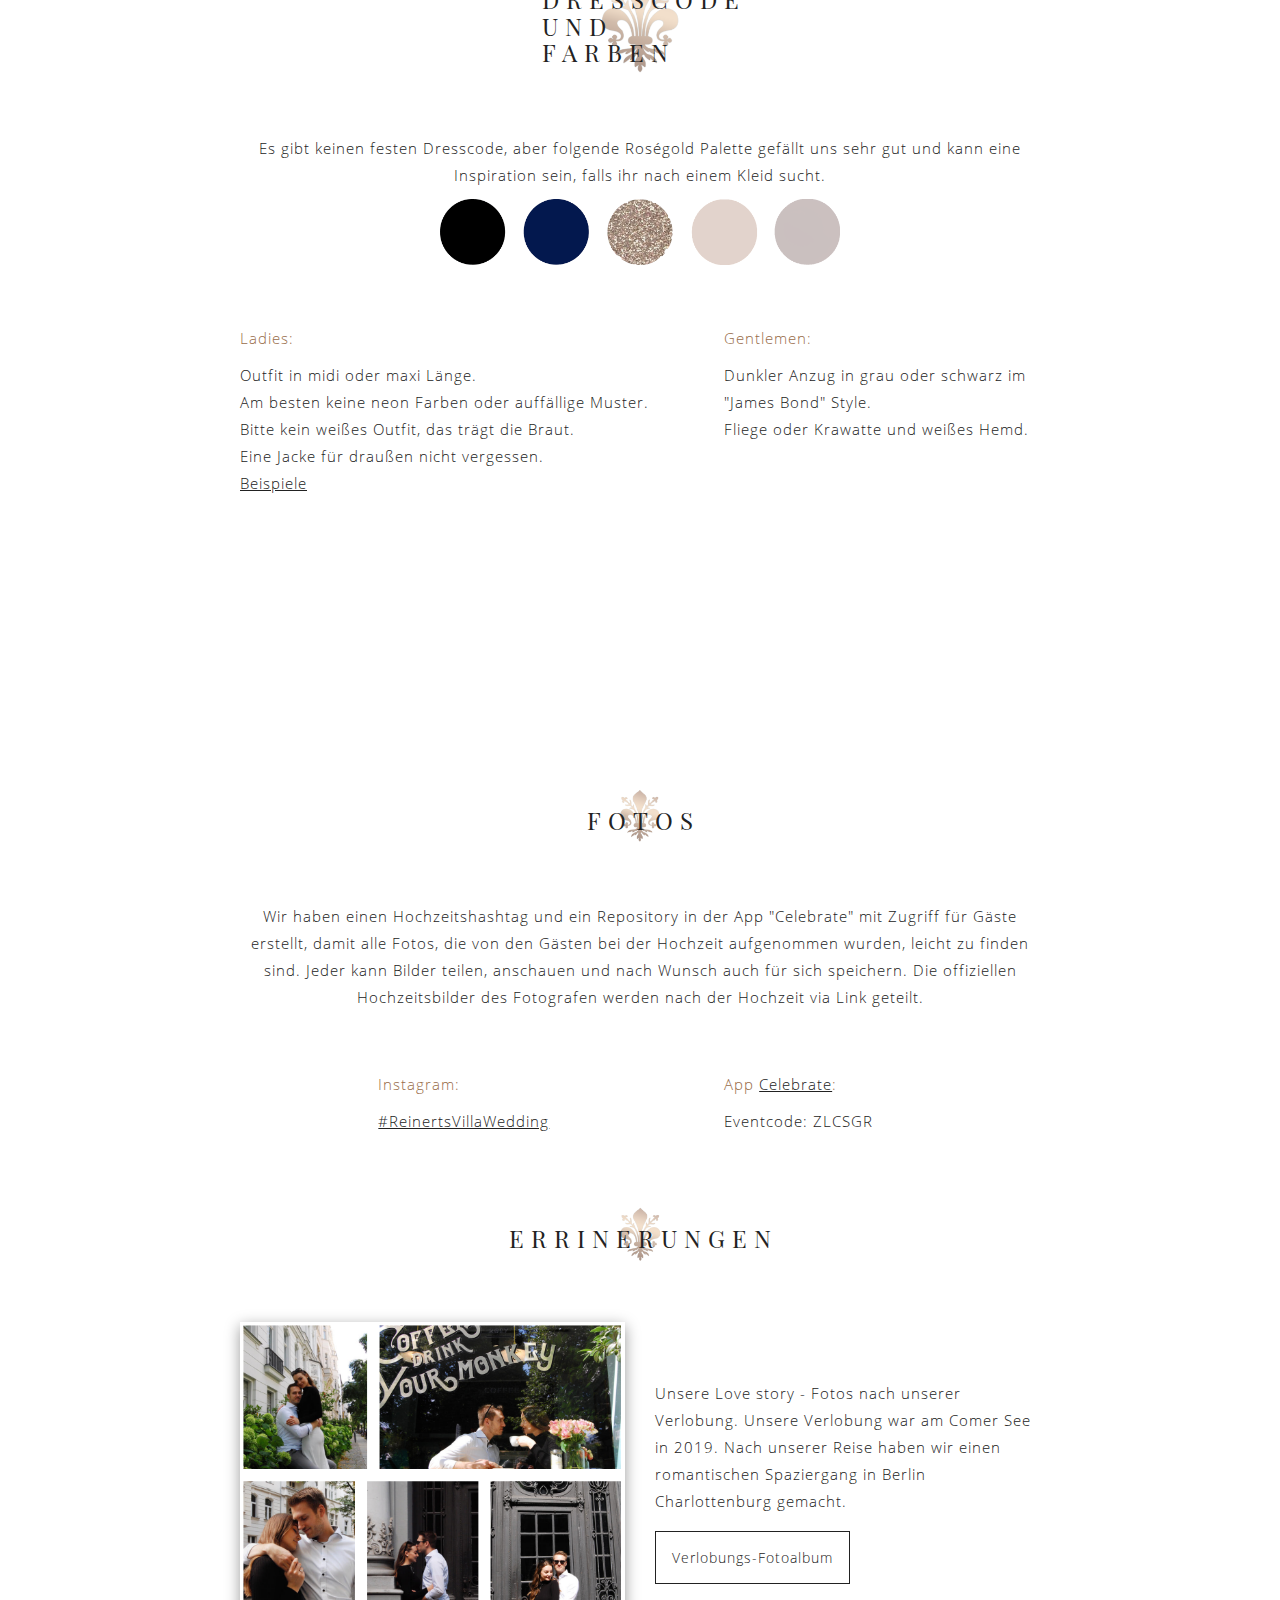
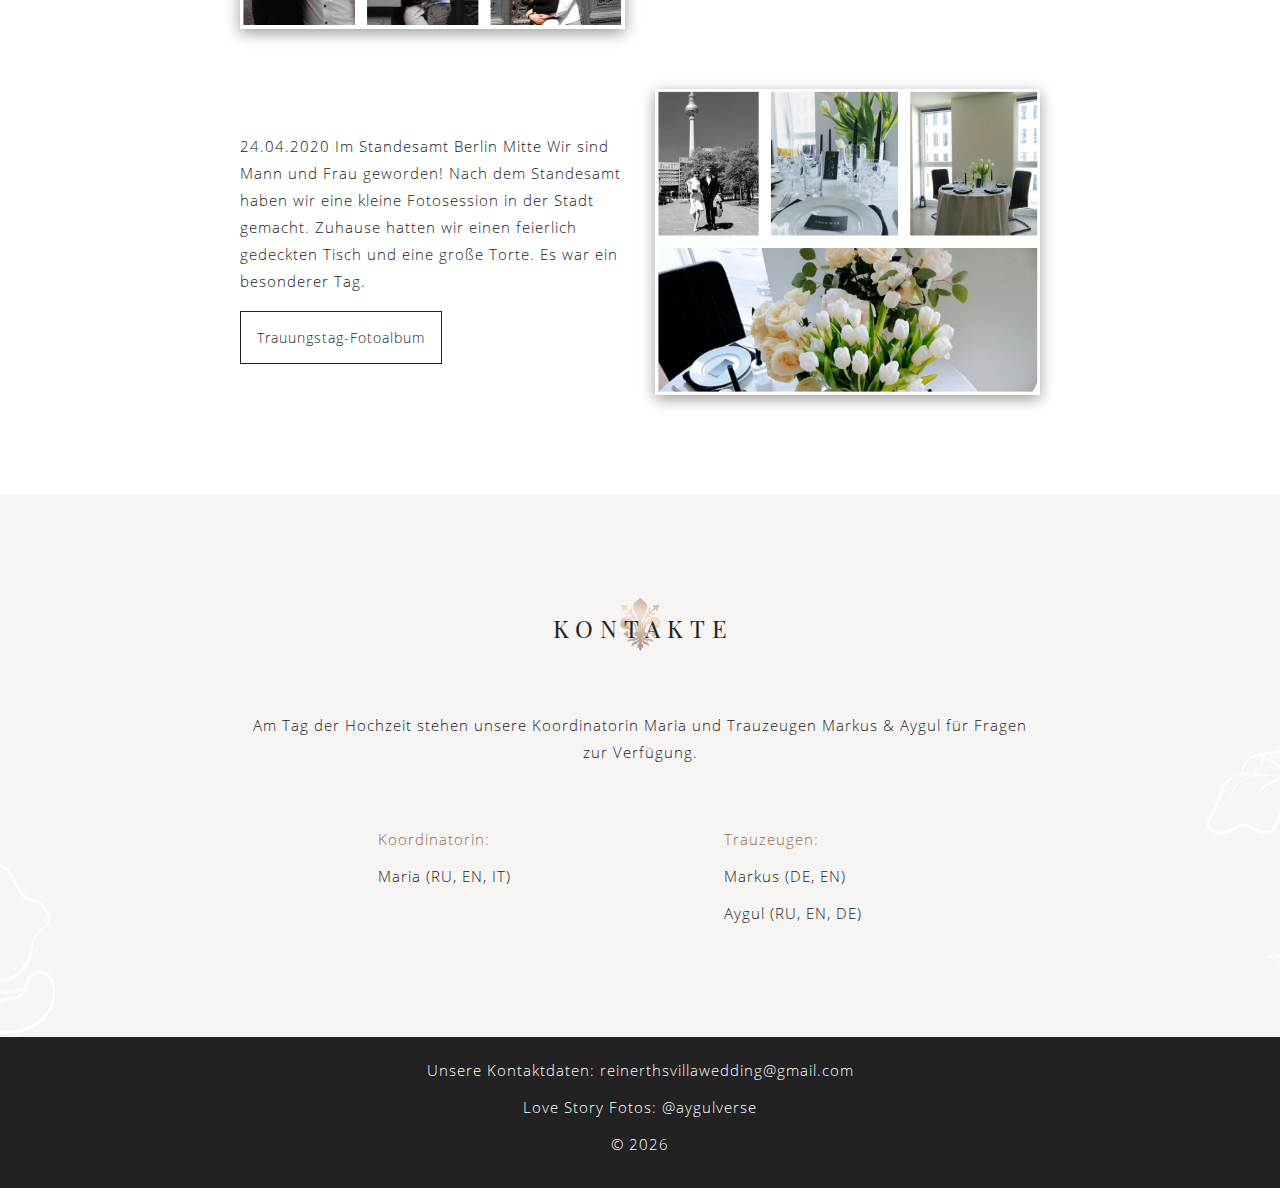
==== commit f35d7a30: "Volkmar's update" ====
--- a/index.html
+++ b/index.html
@@ -45,7 +45,7 @@
   <a href="#rsvp">Tagesablauf</a>
   <a href="#logistic">Anreise</a>
   <a href="#dresscode">Dresscode</a>
-  <a href="#gifts">Geschenke</a>
+  <!-- <a href="#gifts">Geschenke</a> -->
   <a href="#photo">Fotos</a>
   <a href="russian.html">RU</a>
 </nav>
@@ -89,11 +89,10 @@
   <div class="wrap">
     <div class="image-wrap"></div>
     <p class="centered-text">
-      Villa Regina Teodolinda liegt im berühmten Laglio am Comer See in Norditalien.
-      Unsere Villa hat direkten Seezugang, einen großen Parkplatz und eine bezaubernde Lage
+      Villa Regina Teodolinda liegt im berühmten Laglio am Comer See in Italien und hat eine bezaubernde Lage
       für eine romantische Hochzeitsfeier. <br><br>
       Empfang, Zeremonie und das Hochzeitsessen werden in der Villa stattfinden.
-      Für die Nacht haben wir die Suiten zur Verfügung.
+      Parkplätze sind vorhanden.
     </p>
   </div>
 </div>
@@ -151,9 +150,9 @@
                 </div>
             </div>
         </div>
-        <p class="centered-text">Um 14:30 ist Ankunft der Gäste und es gibt einen Welcome Drink vor der Zeremonie.<br>
+        <p class="centered-text">Ab 14:30 ist Ankunft der Gäste und es gibt einen Welcome Drink vor der Zeremonie.<br>
 				Gäste, die in der Villa übernachten, werden kurz Zeit haben für den Check-in und zum umziehen.</br>
-				Um 15 Uhr findet die Zeremonie statt.</p> <br>
+				Um 15 Uhr findet die Zeremonie statt. </p> <br>
         <!-- <a class="button" href="https://forms.gle/kJFqJzy8iTKJpLpSA" target="_blank"> -->
          <!-- <a class="button" href="news-1.html" target="_self">
             Lesen
@@ -165,9 +164,9 @@
 <div id="logistic" class="section logistic creme">
     <div class="wrap">
       <div class="logo flex justify-center mb-60">
-        <h3>ANREISE<br>ZUR<br>VILLA</h3>
-      </div>
-      <table class="tg mb-60" style="undefined;table-layout: fixed; margin:0 auto;">
+        <h3>ANREISE</h3>
+      </div>
+      <table class="tg mb-60" style="table-layout: fixed; margin:0 auto;">
         <tr>
           <th class="tg-0pky"></th>
           <th class="tg-0lax" style="color: var(--creme-2)">mit dem Auto</th>
@@ -202,8 +201,7 @@
       </table>
       <br><br>
       <p class="centered-text">Vom Flughafen Milan Malpensa zur Villa kommt man in ca.
-      einer Stunde mit dem Mietwagen.
-      Die Fahrt vom Flughafen Milan Bergamo zur Villa ist länger, daher ist dieser Flughafen nicht so optimal.
+      einer Stunde mit dem Auto. Alternativ ist der Flughafen Milan Bergamo auch gut zu erreichen.
       Bei Bedarf können wir ein Shuttle organisieren. </p>
 
   </div>
@@ -219,9 +217,8 @@
     </div>
       <div class=" stay-text col-12 col-sm-5">
           <p>
-              Unten ist die Zimmeraufteilung, für Gäste die in der Villa übernachten. Für Gäste die lieber eine eigene Unterkunft möchten gibt es auch gute Übernachtungsmöglichkeiten in der Nähe wie z.B.
+              Unten ist die Zimmeraufteilung, für Gäste die in der Villa übernachten. Alternativ gibt es auch schöne Übernachtungsmöglichkeiten in der Nähe wie z.B.
               <a href="https://www.booking.com/hotel/it/la-locanda-del-cantiere.de.html?aid=304142;label=gen173nr-1DCAEoggI46AdIM1gEaDuIAQGYAQe4AQfIAQ3YAQPoAQGIAgGoAgO4Ap3rx_EFwAIB;sid=512cf9805348766d436c17f3341ae908;atlas_src=sr_iw_btn;checkin=2020-04-26;checkout=2020-04-27;dest_id=-119557;dest_type=city;dist=0;group_adults=2;group_children=0;highlighted_blocks=216375101_97139281_2_1_0;no_rooms=1;room1=A%2CA;sb_price_type=total;type=total;ucfs=1&" target="_blank">La Locanda del Cantiere</a>
-
           </p>
       </div>
     </div>
@@ -261,34 +258,30 @@
           <p> Outfit in midi oder maxi Länge. <br>
           Am besten keine neon Farben oder auffällige Muster.<br/>
           Bitte kein weißes Outfit, das trägt die Braut.<br>
-          Je nach Wetter auch eine Jacke für draußen mitbringen.<br/>
+          Eine Jacke für draußen nicht vergessen.<br/>
           <a href="https://pin.it/k4i6u7qsbvn47k" target="_blank">Beispiele</a></p>
           <br>
         </div>
         <div class="col-12 col-sm-5 cenered">
           <p style="color: var(--creme-2)">Gentlemen:</p>
           <p>Dunkler Anzug in grau oder schwarz im "James Bond"
-          Style. <br> Fliege oder Krawatte <br> und weißes langärmliges Hemd.</p>
+          Style. <br> Fliege oder Krawatte und weißes Hemd.</p>
           </p>
         </div>
       </div>
   </div>
 </div>
 
-<div id="gifts" class="section gifts creme">
+<!-- <div id="gifts" class="section gifts creme">
   <div class="wrap flex column alignItem-center">
   <div class=" logo flex justify-center mb-60">
     <h3>GESCHENKE</h3>
   </div>
   <p class="centered-text">
-      Mit unseren Gästen eine elegante Hochzeit zu feiern ist alles was wir uns wünschen. Über Geschenke von dieser Hochzeitsliste auf Amazon freuen wir uns auch sehr
+      Mit unseren Gästen eine elegante Hochzeit zu feiern ist alles was wir uns wünschen!
   </p>
-	<a class="button" href="https://www.amazon.de/wedding/share/reinerthsvillawedding" target="_blank">
-		 zur Hochzeitswunschliste
- </a>
-
-  </div>
-</div>
+  </div>
+</div> -->
 
 <div id="photo" class="section photo white">
   <div class="wrap">
@@ -331,7 +324,7 @@
 							</p>
 							<br>
 							<a class="button" href="https://engagment.carrd.co" target="_blank">
-								Engagment Fotoalbom
+								Verlobungs-Fotoalbum
 						 </a>
 					</div>
 				</div>
@@ -345,7 +338,7 @@
 								</p>
 								<br>
 								<a class="button" href="https://standesamt.carrd.co" target="_blank">
-									Trauungstag Fotoalbom
+									Trauungstag-Fotoalbum
 							 </a>
 						</div>
 						<div class="col-12 col-sm-7">
@@ -389,7 +382,7 @@
 <div id="photo" class="section photo creme">
   <div class="wrap">
       <div class="logo flex justify-center mb-60">
-        <h3>KONTAKTEN</h3>
+        <h3>KONTAKTE</h3>
       </div>
       <p class="centered-text mb-60">
         Am Tag der Hochzeit stehen unsere Koordinatorin Maria und Trauzeugen Markus & Aygul für Fragen zur Verfügung.
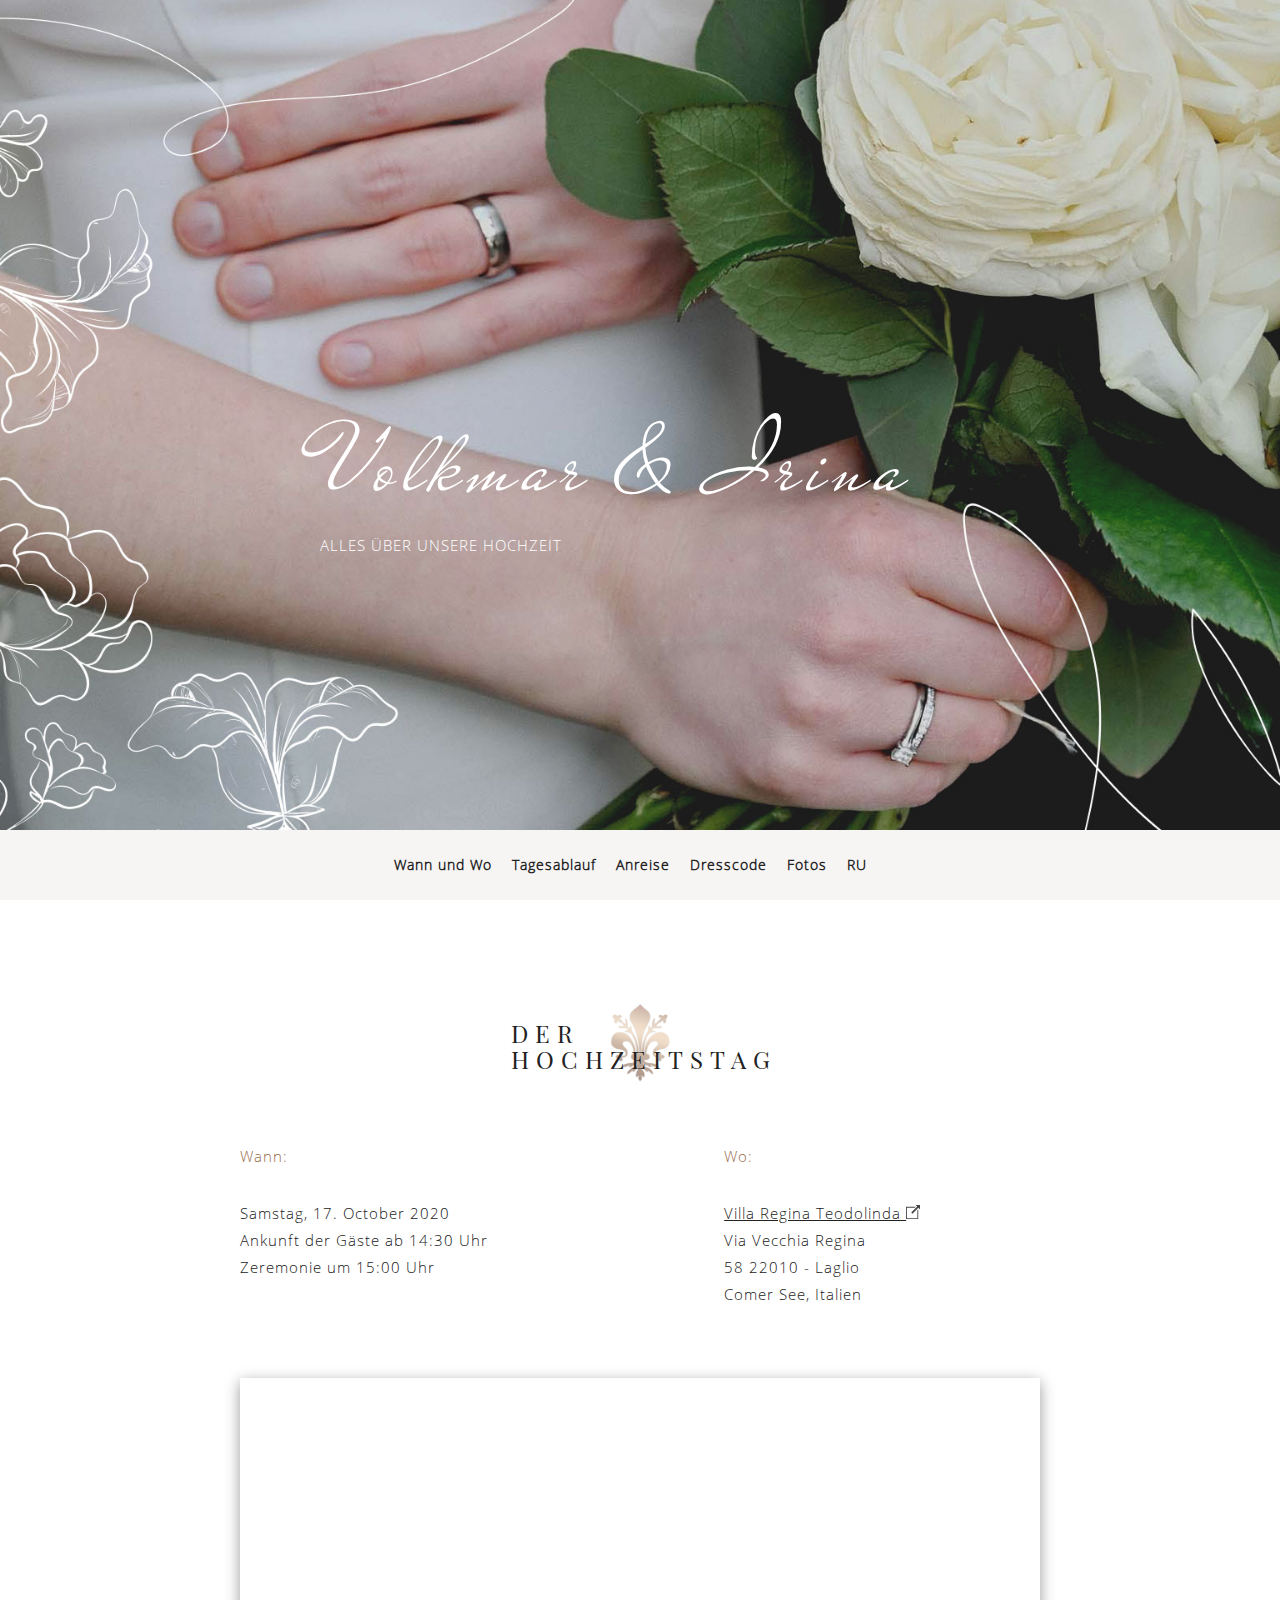
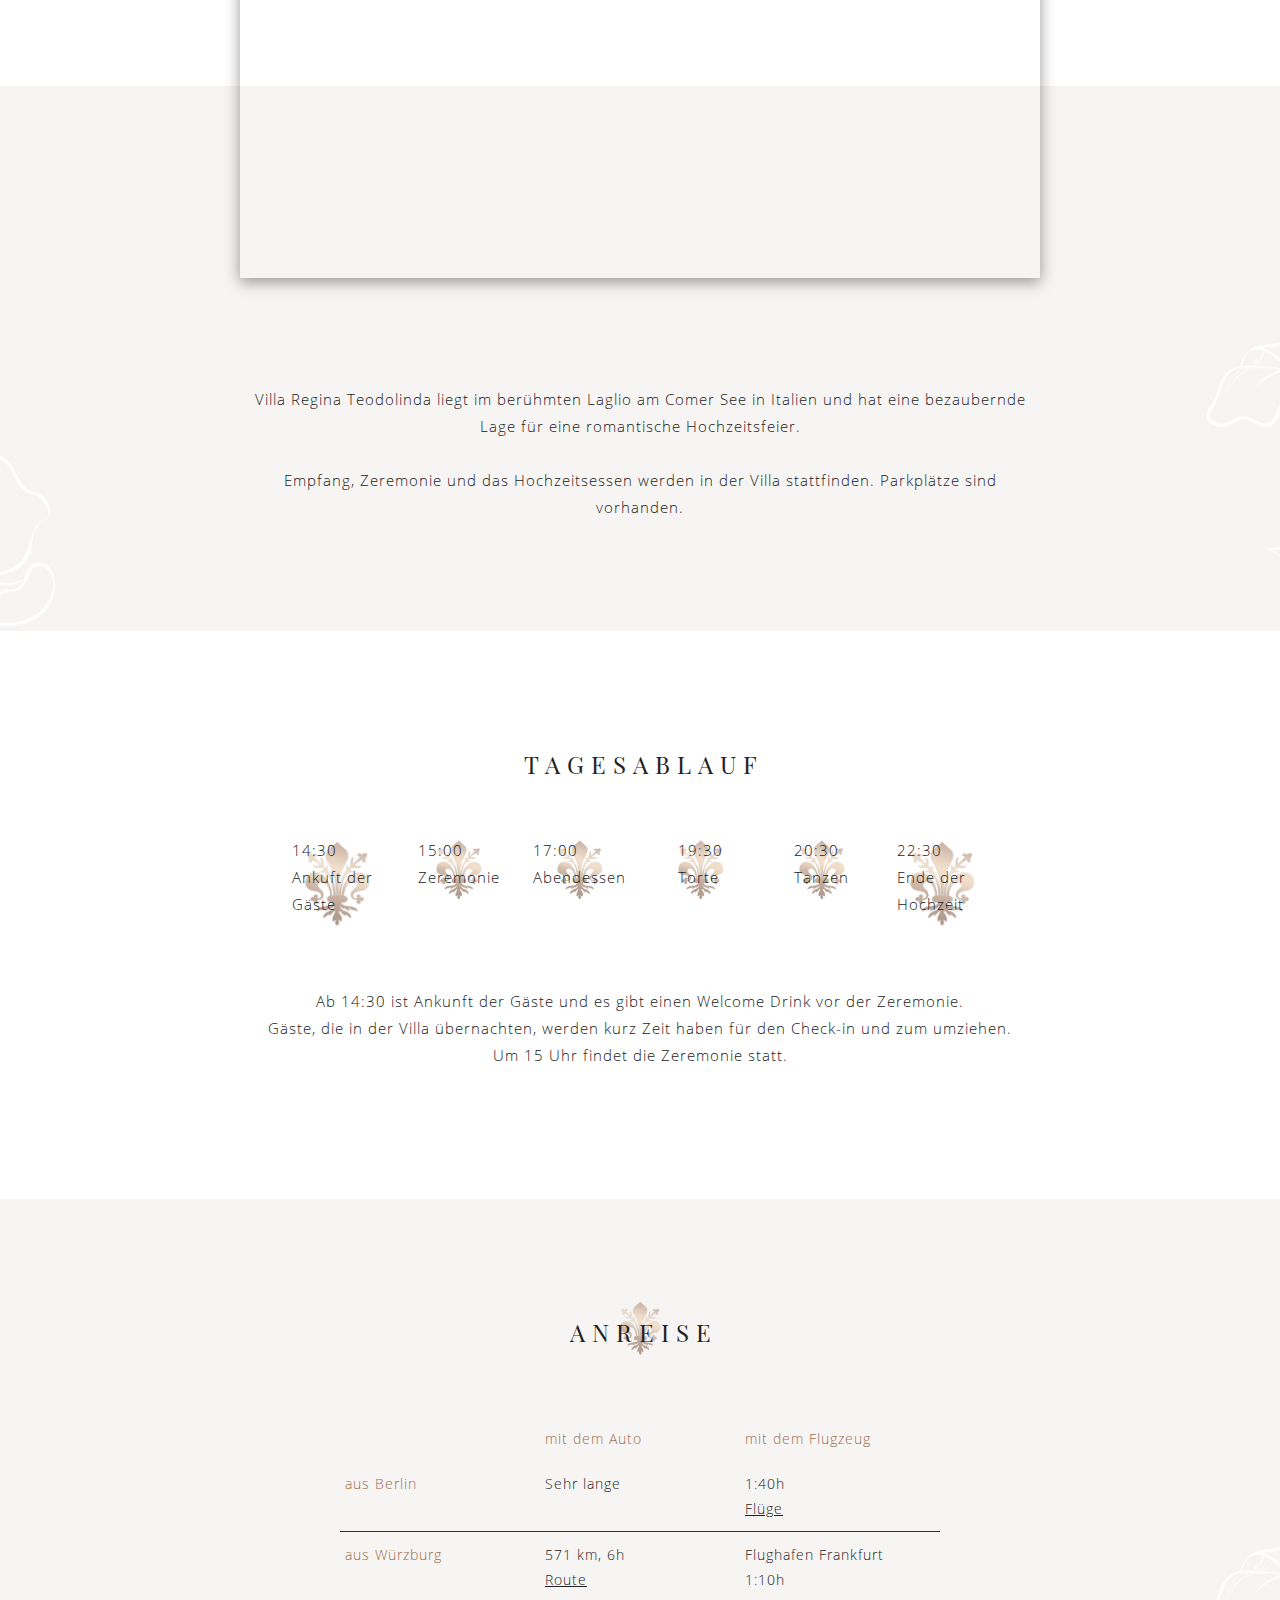
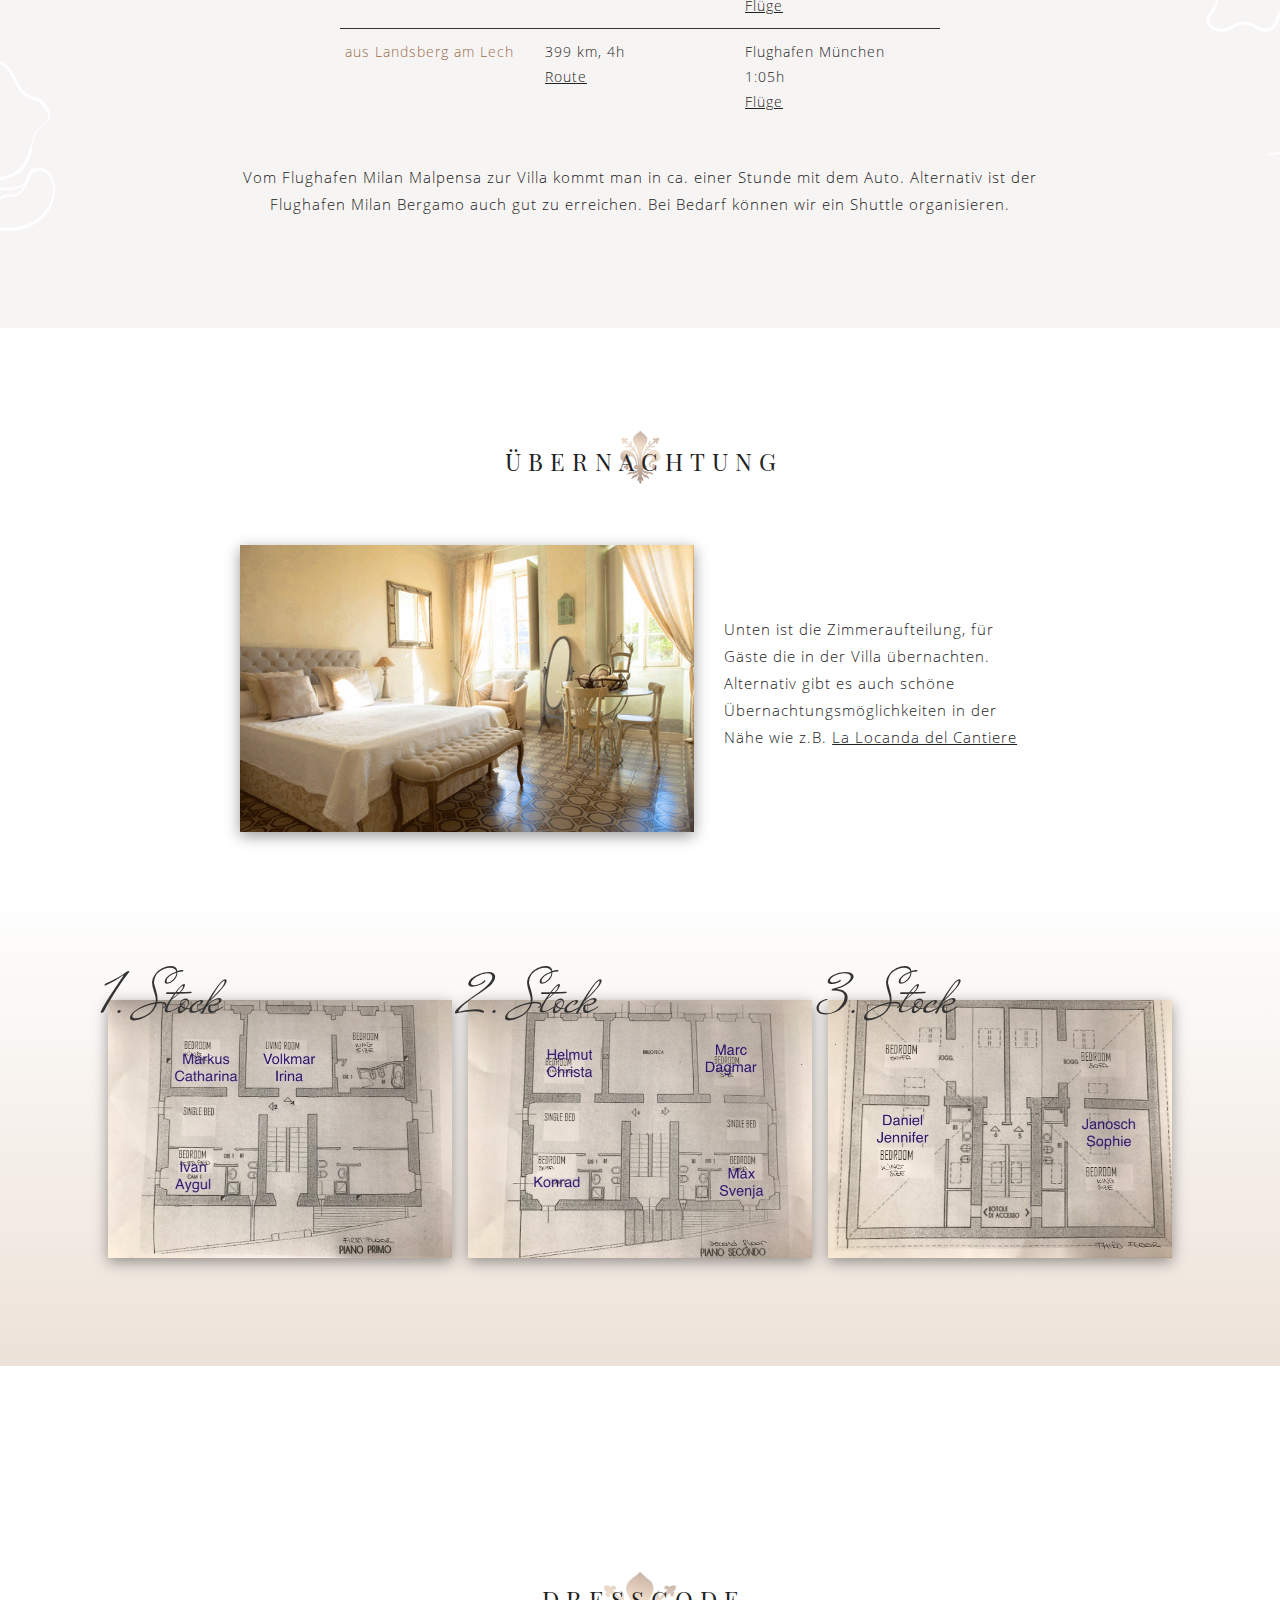
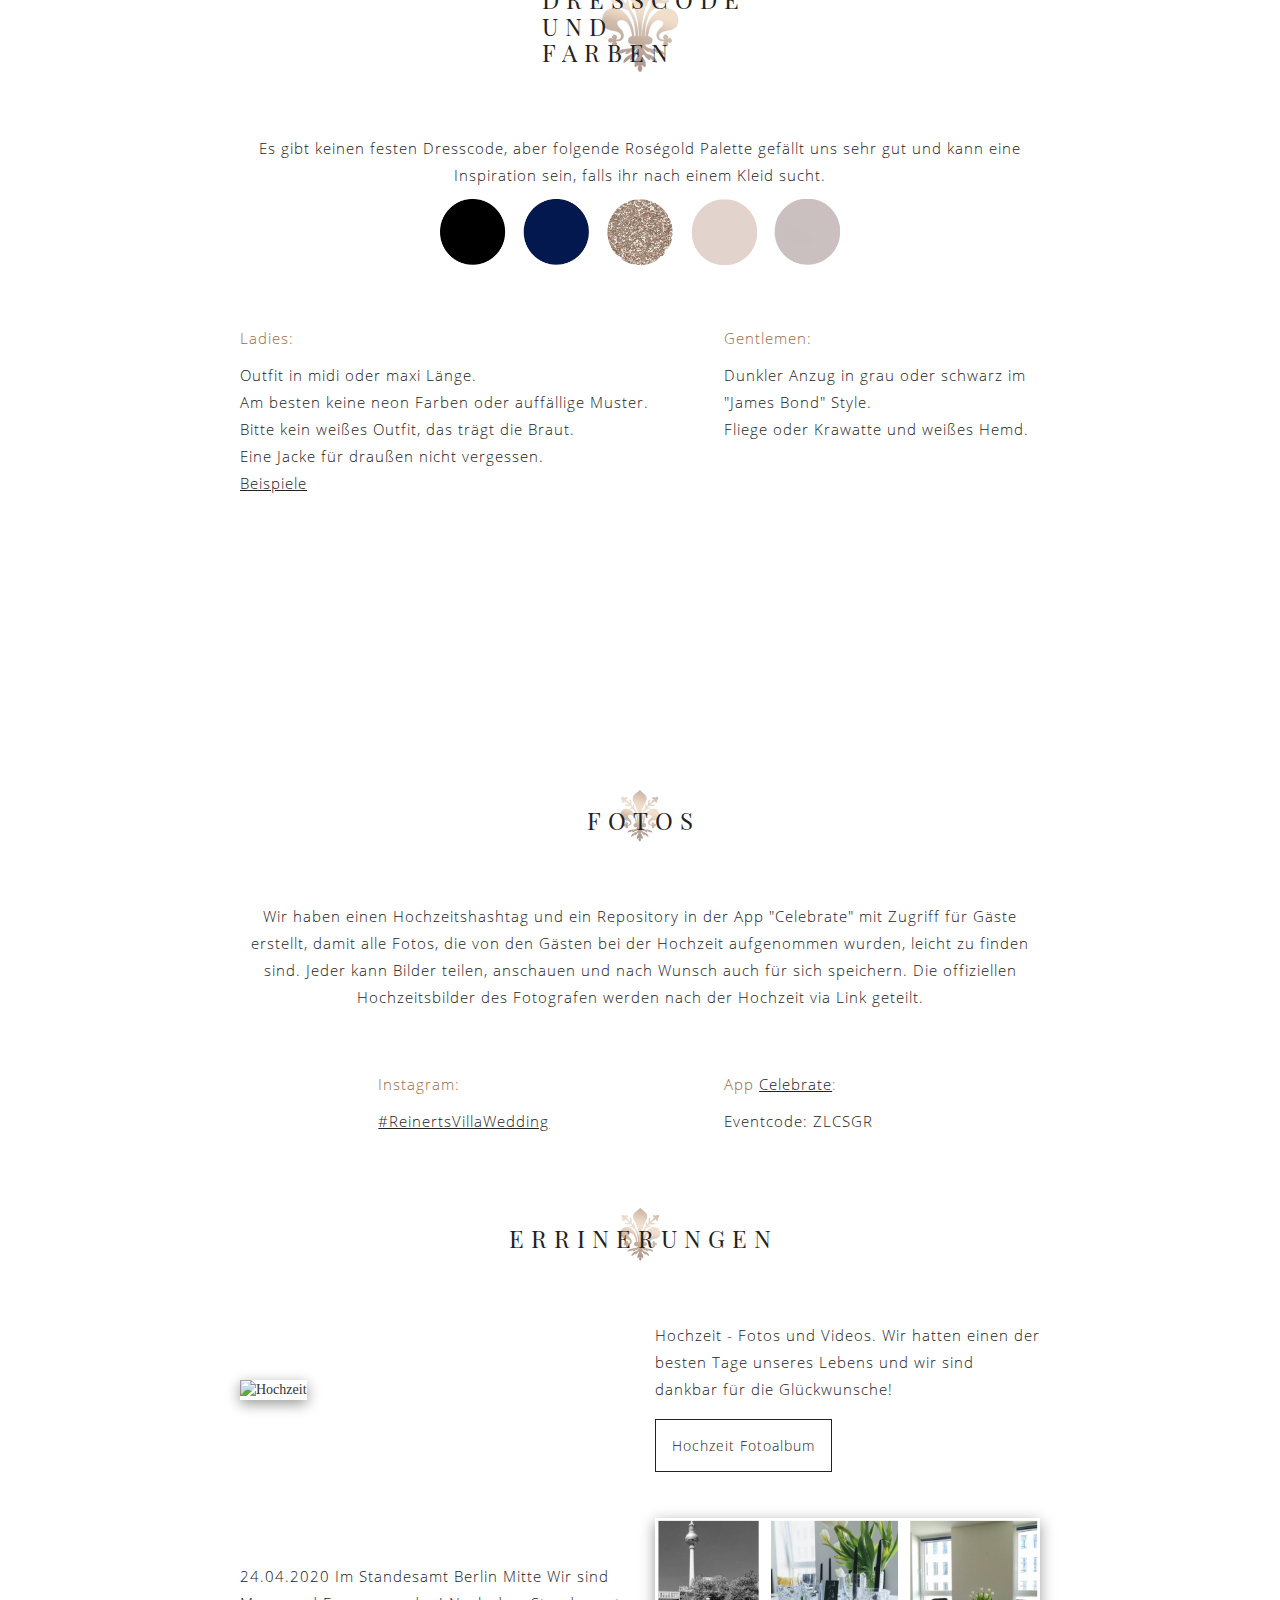
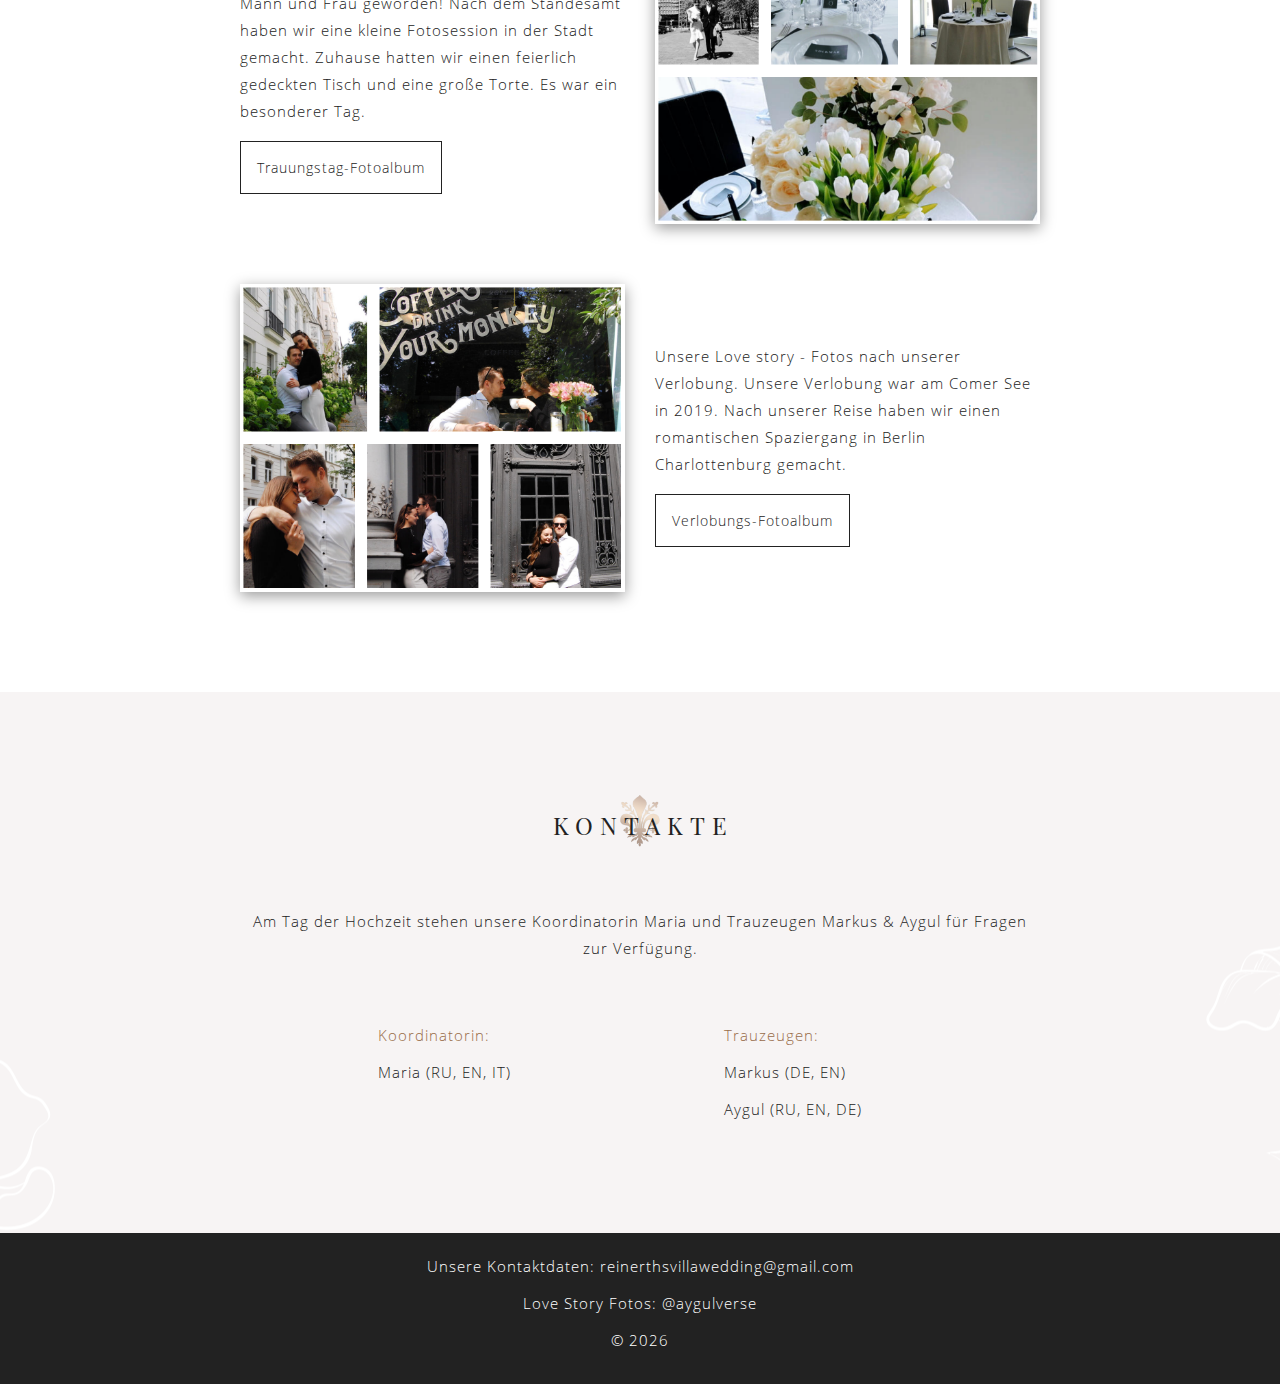
==== commit 58a613e6: "Update index.html" ====
--- a/index.html
+++ b/index.html
@@ -311,23 +311,22 @@
       </div>
 			<div class="stay">
 			<div class="wrap flex column alignItem-center">
-			<div class="row flex alignItem-center mob-column mb-60">
+					<div class="row flex alignItem-center mob-column mb-60">
 				<div class="col-12 col-sm-7">
-					<img src="img/image114.png" alt="Engagment"/>
+					<img src="img/hochzeit.png" alt="Hochzeit"/>
 				</div>
 					<div class=" stay-text col-12 col-sm-7">
 							<p>
-									Unsere Love story - Fotos nach unserer Verlobung.
-									Unsere Verlobung war am Comer See in 2019.
-									Nach unserer Reise haben wir einen romantischen
-									Spaziergang in Berlin Charlottenburg gemacht.
+									Hochzeit - Fotos und Videos.
+									Wir hatten einen der besten Tage unseres Lebens und wir sind dankbar für die Glückwunsche!
 							</p>
 							<br>
-							<a class="button" href="https://engagment.carrd.co" target="_blank">
-								Verlobungs-Fotoalbum
+							<a class="button" href="https://photos.app.goo.gl/dey1MWZN6V7YN2ht6" target="_blank">
+								Hochzeit Fotoalbum
 						 </a>
 					</div>
 				</div>
+				
 				<div class="row flex alignItem-center mob-column mb-60">
 						<div class=" stay-text col-12 col-sm-7">
 								<p>
@@ -345,40 +344,28 @@
 							<img src="img/standesamt.png" alt="Engagment"/>
 						</div>
 				</div>
+				<div class="row flex alignItem-center mob-column mb-60">
+				<div class="col-12 col-sm-7">
+					<img src="img/image114.png" alt="Engagment"/>
+				</div>
+					<div class=" stay-text col-12 col-sm-7">
+							<p>
+									Unsere Love story - Fotos nach unserer Verlobung.
+									Unsere Verlobung war am Comer See in 2019.
+									Nach unserer Reise haben wir einen romantischen
+									Spaziergang in Berlin Charlottenburg gemacht.
+							</p>
+							<br>
+							<a class="button" href="https://engagment.carrd.co" target="_blank">
+								Verlobungs-Fotoalbum
+						 </a>
+					</div>
+				</div>
 			</div>
 			</div>
   </div>
 </div>
 
-
-
-
-
-
-<!-- <div id="galery" class="section">
-<div class="galery flex alignItem-center">
-
-    <a href="img/image10.jpg" data-lightbox="image-1"><img id="campic" src="img/image10.jpg"/></a>
-    <a href="img/image15.jpg" data-lightbox="image-1"><img id="campic" src="img/image15.jpg"/></a>
-    <a href="img/image7.jpg" data-lightbox="image-1"><img id="campic" src="img/image7.jpg"/></a>
-    <a href="img/image13.jpg" data-lightbox="image-1"><img id="campic" src="img/image13.jpg"/></a>
-    <a href="img/image1.jpg" data-lightbox="image-1" class=""><img src="img/image1.jpg"/></a>
-    <a href="img/image2.jpg" data-lightbox="image-1" class=""><img src="img/image2.jpg"/></a>
-    <a href="img/image3.jpg" data-lightbox="image-1" class=""><img src="img/image3.jpg"/></a>
-    <a href="img/image4.jpg" data-lightbox="image-1" class=""><img src="img/image4.jpg"/></a>
-    <a href="img/image5.jpg" data-lightbox="image-1" class=""><img src="img/image5.jpg"/></a>
-    <a href="img/image6.jpg" data-lightbox="image-1" class=""><img src="img/image6.jpg"/></a>
-    <a href="img/image8.jpg" data-lightbox="image-1" class=""><img src="img/image8.jpg"/></a>
-    <a href="img/image9.jpg" data-lightbox="image-1" class=""><img src="img/image9.jpg"/></a>
-    <a href="img/image11.jpg" data-lightbox="image-1" class=""><img src="img/image11.jpg"/></a>
-    <a href="img/image12.jpg" data-lightbox="image-1" class=""><img src="img/image12.jpg"/></a>
-    <a href="img/image14.jpg" data-lightbox="image-1" class=""><img src="img/image14.jpg"/></a>
-    <a href="img/image16.jpg" data-lightbox="image-1" class=""><img src="img/image16.jpg"/></a>
-    <a href="img/image17.jpg" data-lightbox="image-1" class=""><img src="img/image17.jpg"/></a>
-    <a href="img/image18.jpg" data-lightbox="image-1" class=""><img src="img/image18.jpg"/></a>
-    <a href="img/image19.jpg" data-lightbox="image-1" class=""><img src="img/image19.jpg"/></a>
-  </div>
-</div> -->
 <div id="photo" class="section photo creme">
   <div class="wrap">
       <div class="logo flex justify-center mb-60">
